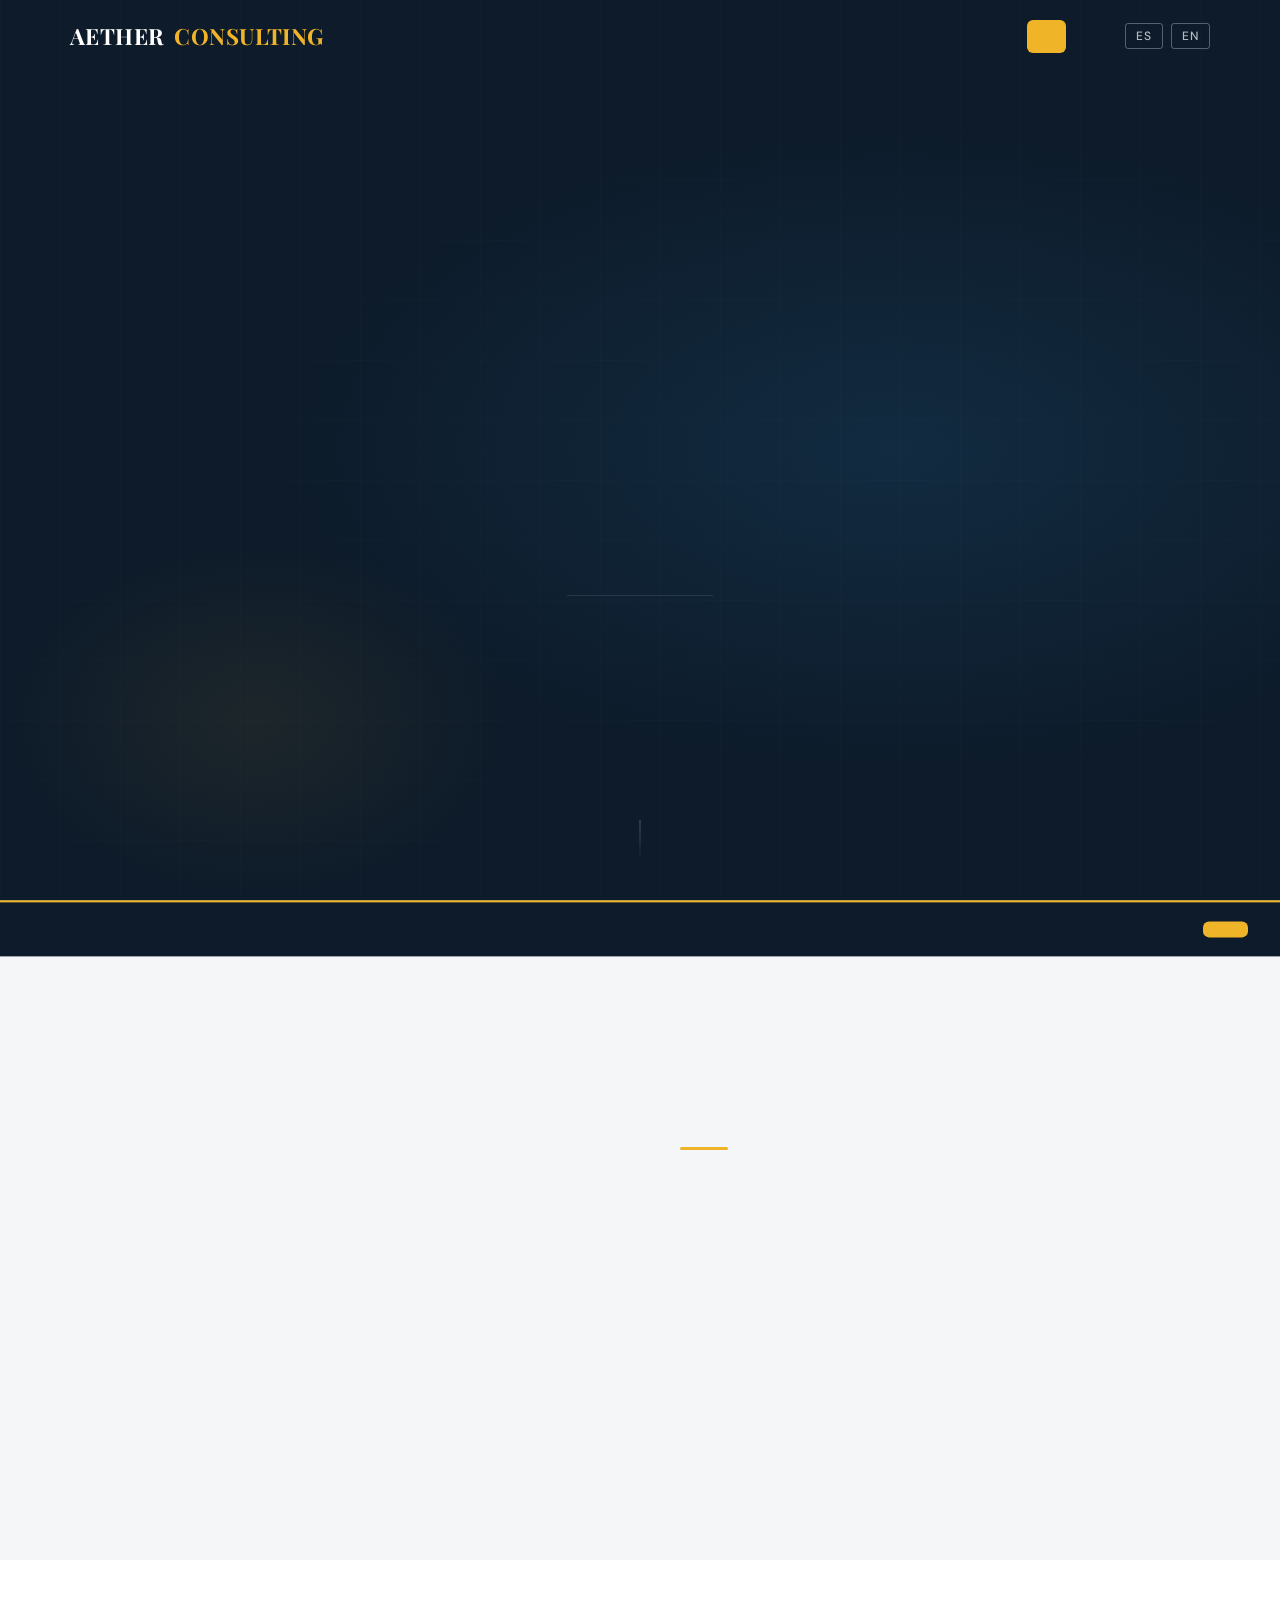
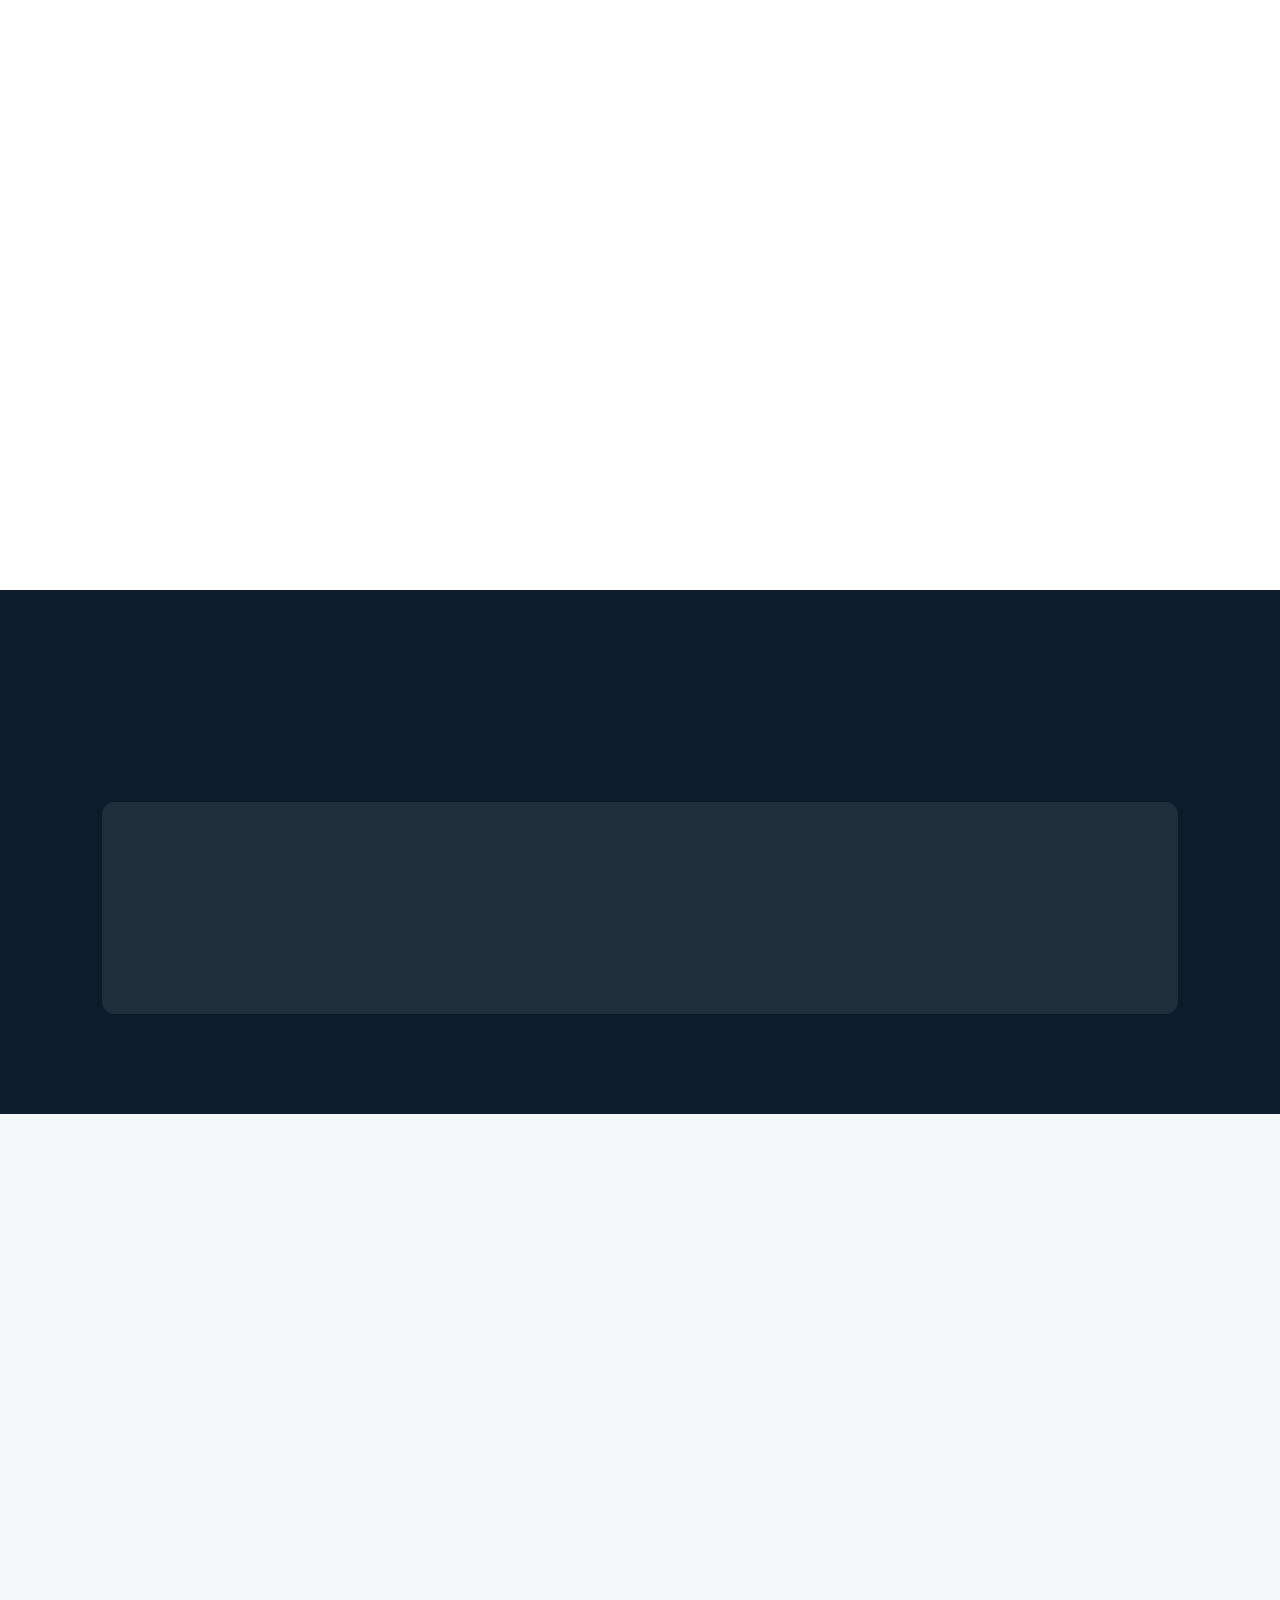
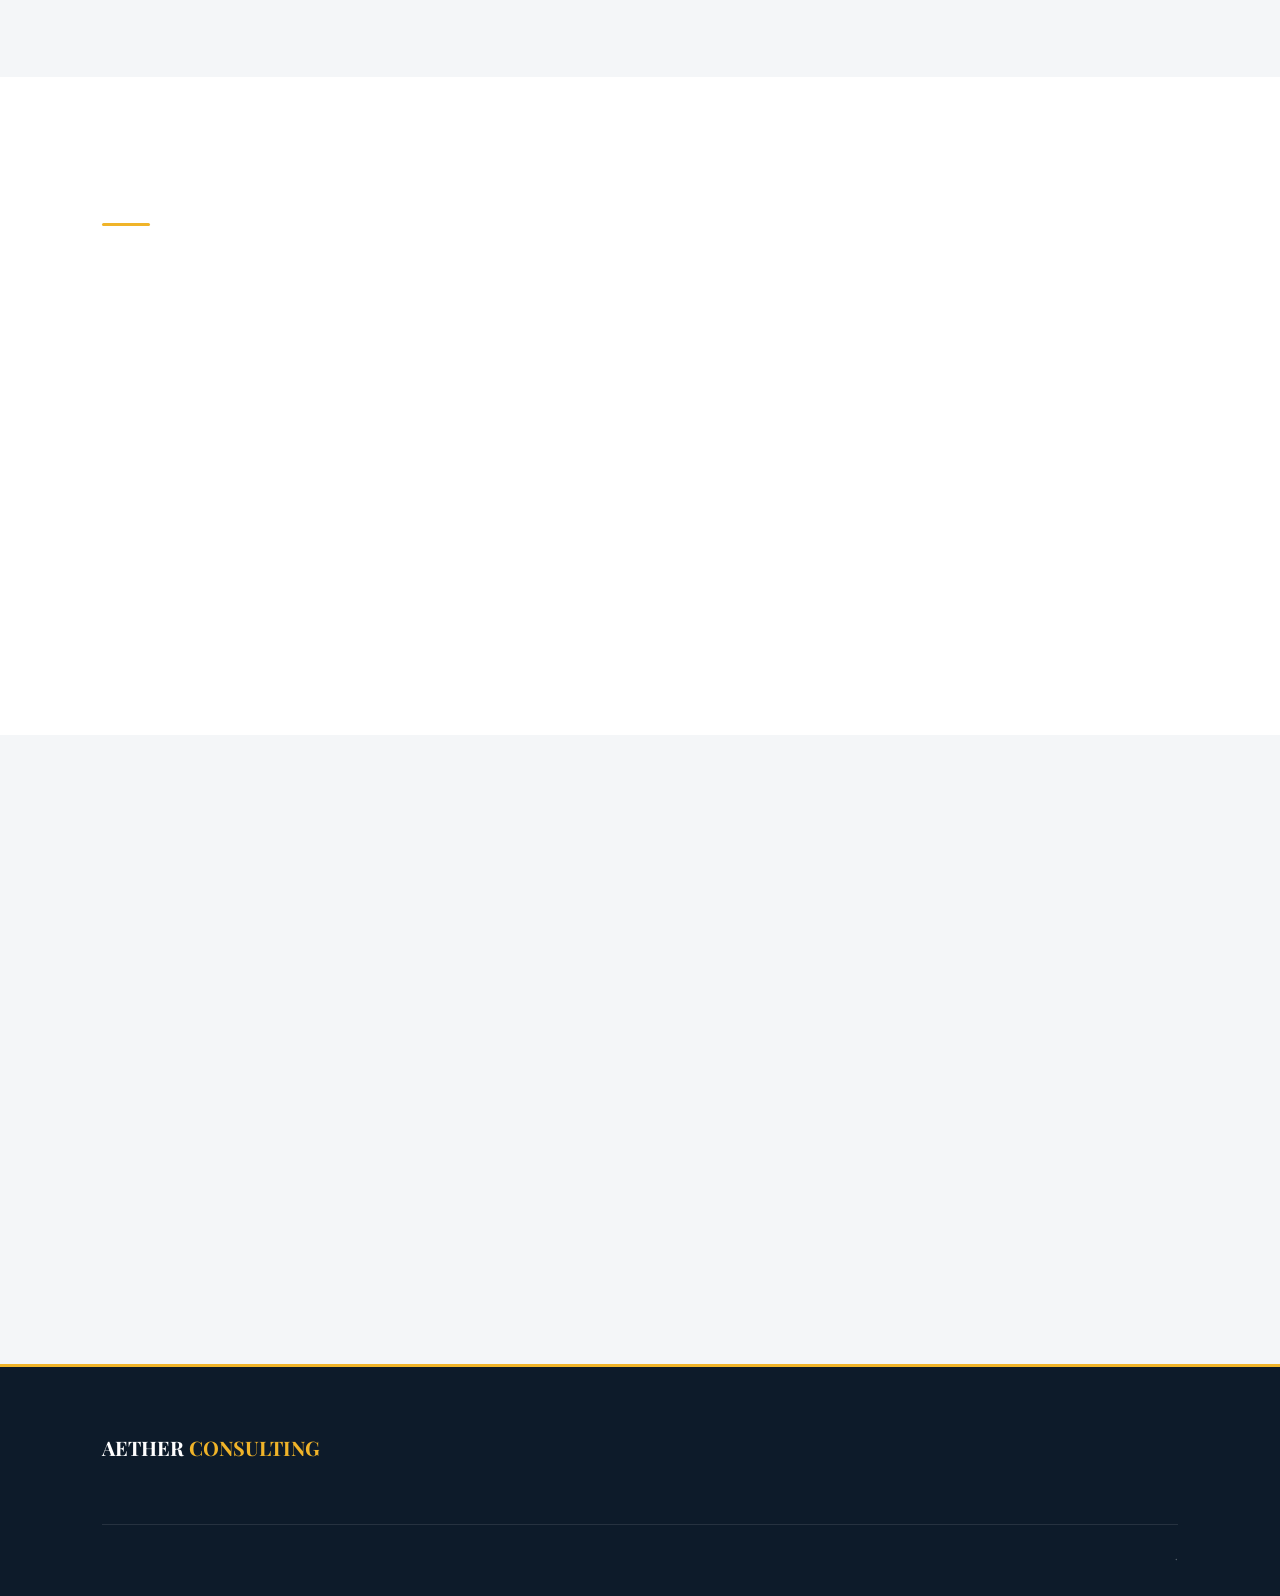
==== index.html @ 42cec03f "Update index.html" ====
<!DOCTYPE html>
<html lang="es">
<head>
  <meta charset="UTF-8">
  <meta name="viewport" content="width=device-width, initial-scale=1.0">
  <meta name="description" content="Aether Consulting — Intermediación comercial con perfil técnico y económico. Conectamos oportunidades, creamos valor.">
  <meta property="og:title" content="Aether Consulting">
  <meta property="og:description" content="Intermediación comercial · Ingeniería técnica · Consultoría estratégica">
  <meta property="og:type" content="website">
  <title>Aether Consulting — Conectando Oportunidades</title>
  <link rel="stylesheet" href="style.css">
  <link rel="icon" type="image/svg+xml" href="data:image/svg+xml,<svg xmlns='http://www.w3.org/2000/svg' viewBox='0 0 32 32'><rect width='32' height='32' fill='%230D1B2A'/><text y='24' x='4' font-size='22' font-family='Georgia' fill='%23F0B429' font-weight='bold'>A</text></svg>">
</head>
<body>

<!-- ── NAVIGATION ─────────────────────────────────── -->
<nav class="nav" id="nav">
  <div class="nav__inner">
    <a href="#" class="nav__logo">
      AETHER <span>CONSULTING</span>
    </a>
    <ul class="nav__links">
      <li><a href="#nosotros" data-i18n="nav.about"></a></li>
      <li><a href="#servicios" data-i18n="nav.services"></a></li>
      <li><a href="#sectores" data-i18n="nav.sectors"></a></li>
      <li><a href="#proceso" data-i18n="nav.process"></a></li>
      <li><a href="#contacto" data-i18n="nav.contact"></a></li>
      <li>
        <a href="#contacto" class="nav__cta" data-i18n="nav.cta"></a>
      </li>
      <li class="nav__lang">
        <button data-lang="es" onclick="setLang('es')">ES</button>
        <button data-lang="en" onclick="setLang('en')">EN</button>
      </li>
    </ul>
    <div class="hamburger" aria-label="Menú">
      <span></span><span></span><span></span>
    </div>
  </div>
</nav>

<!-- ── HERO ────────────────────────────────────────── -->
<section class="hero" id="inicio">
  <div class="hero__bg"></div>
  <div class="hero__grid"></div>
  <div class="hero__content">
    <div class="hero__eyebrow fade-in">
      <span data-i18n="hero.eyebrow"></span>
    </div>
    <h1 class="fade-in">
      <span data-i18n="hero.h1a"></span>&nbsp;<em data-i18n="hero.h1b"></em><br>
      <span data-i18n="hero.h1c"></span>
    </h1>
    <p class="hero__sub fade-in" data-i18n="hero.sub"></p>
    <div class="hero__actions fade-in">
      <a href="#servicios" class="btn btn-primary" data-i18n="hero.cta1"></a>
      <a href="#contacto" class="btn btn-outline" data-i18n="hero.cta2"></a>
    </div>
    <div class="hero__stats">
      <div class="fade-in">
        <div class="hero__stat-val"><span data-i18n="hero.stat1v"></span></div>
        <div class="hero__stat-label" data-i18n="hero.stat1l"></div>
      </div>
      <div class="fade-in">
        <div class="hero__stat-val"><span data-i18n="hero.stat2v"></span></div>
        <div class="hero__stat-label" data-i18n="hero.stat2l"></div>
      </div>
      <div class="fade-in">
        <div class="hero__stat-val"><span data-i18n="hero.stat3v"></span></div>
        <div class="hero__stat-label" data-i18n="hero.stat3l"></div>
      </div>
    </div>
  </div>
  <div class="hero__scroll">
    <span data-i18n="hero.scroll"></span>
  </div>
</section>

<!-- ── NOSOTROS ─────────────────────────────────────── -->
<section class="about section" id="nosotros">
  <div class="container">
    <div class="about__grid">
      <div class="about__visual fade-in">
        <div class="about__card">
          <div class="about__card-number">01</div>
          <div class="about__card-badge" data-i18n="about.badge"></div>
          <h3 data-i18n="about.card.h3"></h3>
          <p data-i18n="about.card.p"></p>
        </div>
      </div>
      <div>
        <div class="section-header" style="text-align:left; margin-bottom:2rem;">
          <span class="eyebrow fade-in" data-i18n="about.eyebrow"></span>
          <h2 class="fade-in" data-i18n="about.h2"></h2>
          <div class="divider" style="margin-left:0"></div>
        </div>
        <p class="fade-in" data-i18n="about.p"></p>
        <div class="about__features">
          <div class="about__feature fade-in">
            <div class="about__feature-icon">⚡</div>
            <div>
              <h4 data-i18n="about.f1.h"></h4>
              <p data-i18n="about.f1.p"></p>
            </div>
          </div>
          <div class="about__feature fade-in">
            <div class="about__feature-icon">🎯</div>
            <div>
              <h4 data-i18n="about.f2.h"></h4>
              <p data-i18n="about.f2.p"></p>
            </div>
          </div>
          <div class="about__feature fade-in">
            <div class="about__feature-icon">🤝</div>
            <div>
              <h4 data-i18n="about.f3.h"></h4>
              <p data-i18n="about.f3.p"></p>
            </div>
          </div>
        </div>
      </div>
    </div>
  </div>
</section>

<!-- ── SERVICIOS ────────────────────────────────────── -->
<section class="services section" id="servicios">
  <div class="container">
    <div class="section-header">
      <span class="eyebrow fade-in" data-i18n="svc.eyebrow"></span>
      <h2 class="fade-in" data-i18n="svc.h2"></h2>
      <p class="fade-in" data-i18n="svc.p"></p>
      <div class="divider fade-in"></div>
    </div>
    <div class="services__grid">
      <!-- Intermediación -->
      <div class="service-card featured fade-in">
        <div class="service-card__icon">🔗</div>
        <span class="service-card__tag" data-i18n="svc1.tag"></span>
        <h3 data-i18n="svc1.h3"></h3>
        <p data-i18n="svc1.p"></p>
        <div class="service-card__price">
          <div class="service-card__price-label" data-i18n="svc1.plabel"></div>
          <div class="service-card__price-val" data-i18n="svc1.pval"></div>
          <div style="font-size:.78rem; color:rgba(255,255,255,.4); margin-top:.2rem" data-i18n="svc1.psub"></div>
        </div>
        <ul class="service-card__list">
          <li data-i18n="svc1.l1"></li>
          <li data-i18n="svc1.l2"></li>
          <li data-i18n="svc1.l3"></li>
          <li data-i18n="svc1.l4"></li>
        </ul>
      </div>
      <!-- Ingeniería -->
      <div class="service-card fade-in">
        <div class="service-card__icon">⚙️</div>
        <span class="service-card__tag" data-i18n="svc2.tag"></span>
        <h3 data-i18n="svc2.h3"></h3>
        <p data-i18n="svc2.p"></p>
        <div class="service-card__price">
          <div class="service-card__price-label" data-i18n="svc2.plabel"></div>
          <div class="service-card__price-val" data-i18n="svc2.pval"></div>
          <div style="font-size:.78rem; color:var(--lgray); margin-top:.2rem" data-i18n="svc2.psub"></div>
        </div>
        <ul class="service-card__list">
          <li data-i18n="svc2.l1"></li>
          <li data-i18n="svc2.l2"></li>
          <li data-i18n="svc2.l3"></li>
        </ul>
      </div>
      <!-- Consultoría -->
      <div class="service-card fade-in">
        <div class="service-card__icon">📊</div>
        <span class="service-card__tag" data-i18n="svc3.tag"></span>
        <h3 data-i18n="svc3.h3"></h3>
        <p data-i18n="svc3.p"></p>
        <div class="service-card__price">
          <div class="service-card__price-label" data-i18n="svc3.plabel"></div>
          <div class="service-card__price-val" data-i18n="svc3.pval"></div>
          <div style="font-size:.78rem; color:var(--lgray); margin-top:.2rem" data-i18n="svc3.psub"></div>
        </div>
        <ul class="service-card__list">
          <li data-i18n="svc3.l1"></li>
          <li data-i18n="svc3.l2"></li>
          <li data-i18n="svc3.l3"></li>
        </ul>
      </div>
    </div>
  </div>
</section>

<!-- ── PROCESO ──────────────────────────────────────── -->
<section class="process section" id="proceso">
  <div class="container">
    <div class="section-header">
      <span class="eyebrow fade-in" data-i18n="proc.eyebrow"></span>
      <h2 class="fade-in" data-i18n="proc.h2"></h2>
      <p class="fade-in" data-i18n="proc.p"></p>
      <div class="divider fade-in"></div>
    </div>
    <div class="process__steps">
      <div class="process__step fade-in">
        <div class="process__num">01</div>
        <div class="process__step-icon">🔍</div>
        <h4 data-i18n="proc1.h"></h4>
        <p data-i18n="proc1.p"></p>
      </div>
      <div class="process__step fade-in">
        <div class="process__num">02</div>
        <div class="process__step-icon">🎯</div>
        <h4 data-i18n="proc2.h"></h4>
        <p data-i18n="proc2.p"></p>
      </div>
      <div class="process__step fade-in">
        <div class="process__num">03</div>
        <div class="process__step-icon">🤝</div>
        <h4 data-i18n="proc3.h"></h4>
        <p data-i18n="proc3.p"></p>
      </div>
      <div class="process__step fade-in">
        <div class="process__num">04</div>
        <div class="process__step-icon">✅</div>
        <h4 data-i18n="proc4.h"></h4>
        <p data-i18n="proc4.p"></p>
      </div>
    </div>
  </div>
</section>

<!-- ── SECTORES ─────────────────────────────────────── -->
<section class="sectors section" id="sectores">
  <div class="container">
    <div class="section-header">
      <span class="eyebrow fade-in" data-i18n="sec.eyebrow"></span>
      <h2 class="fade-in" data-i18n="sec.h2"></h2>
      <p class="fade-in" data-i18n="sec.p"></p>
      <div class="divider fade-in"></div>
    </div>
    <div class="sectors__grid">
      <div class="sector-card fade-in">
        <div class="sector-card__icon">🏭</div>
        <div>
          <h4 data-i18n="sec1.h"></h4>
          <p data-i18n="sec1.p"></p>
        </div>
      </div>
      <div class="sector-card fade-in">
        <div class="sector-card__icon">⚡</div>
        <div>
          <h4 data-i18n="sec2.h"></h4>
          <p data-i18n="sec2.p"></p>
        </div>
      </div>
      <div class="sector-card fade-in">
        <div class="sector-card__icon">💻</div>
        <div>
          <h4 data-i18n="sec3.h"></h4>
          <p data-i18n="sec3.p"></p>
        </div>
      </div>
      <div class="sector-card fade-in">
        <div class="sector-card__icon">📈</div>
        <div>
          <h4 data-i18n="sec4.h"></h4>
          <p data-i18n="sec4.p"></p>
        </div>
      </div>
    </div>
  </div>
</section>

<!-- ── POR QUÉ ELEGIRNOS ─────────────────────────────── -->
<section class="whyus section" id="porquenosotros">
  <div class="container">
    <div class="whyus__grid">
      <div>
        <div class="section-header" style="text-align:left; margin-bottom:2.5rem;">
          <span class="eyebrow fade-in" data-i18n="why.eyebrow"></span>
          <h2 class="fade-in" data-i18n="why.h2"></h2>
          <p class="fade-in" data-i18n="why.p"></p>
          <div class="divider" style="margin-left:0"></div>
        </div>
        <div class="whyus__reasons">
          <div class="whyus__reason fade-in">
            <div class="whyus__reason-num">01</div>
            <div>
              <h4 data-i18n="why1.h"></h4>
              <p data-i18n="why1.p"></p>
            </div>
          </div>
          <div class="whyus__reason fade-in">
            <div class="whyus__reason-num">02</div>
            <div>
              <h4 data-i18n="why2.h"></h4>
              <p data-i18n="why2.p"></p>
            </div>
          </div>
          <div class="whyus__reason fade-in">
            <div class="whyus__reason-num">03</div>
            <div>
              <h4 data-i18n="why3.h"></h4>
              <p data-i18n="why3.p"></p>
            </div>
          </div>
          <div class="whyus__reason fade-in">
            <div class="whyus__reason-num">04</div>
            <div>
              <h4 data-i18n="why4.h"></h4>
              <p data-i18n="why4.p"></p>
            </div>
          </div>
        </div>
      </div>
      <div class="whyus__visual fade-in">
        <div class="whyus__stat">
          <div class="whyus__stat-val" data-i18n="why.s1v"></div>
          <div class="whyus__stat-label" data-i18n="why.s1l"></div>
        </div>
        <div class="whyus__stat">
          <div class="whyus__stat-val" data-i18n="why.s2v"></div>
          <div class="whyus__stat-label" data-i18n="why.s2l"></div>
        </div>
        <div class="whyus__stat">
          <div class="whyus__stat-val" data-i18n="why.s3v"></div>
          <div class="whyus__stat-label" data-i18n="why.s3l"></div>
        </div>
      </div>
    </div>
  </div>
</section>

<!-- ── CONTACTO ─────────────────────────────────────── -->
<section class="contact section" id="contacto">
  <div class="container">
    <div class="contact__grid">
      <div>
        <span class="eyebrow fade-in" data-i18n="cont.eyebrow"></span>
        <h2 class="fade-in" style="margin:.6rem 0 1rem" data-i18n="cont.h2"></h2>
        <p class="fade-in" data-i18n="cont.p"></p>
        <div style="margin-top: 2.5rem;">
          <div class="contact__item fade-in">
            <div class="contact__item-icon">✉️</div>
            <div>
              <h4 data-i18n="cont.i1.h"></h4>
              <p>info@aetherconsulting.es</p>
            </div>
          </div>
          <div class="contact__item fade-in">
            <div class="contact__item-icon">🌐</div>
            <div>
              <h4 data-i18n="cont.i2.h"></h4>
              <p>www.aetherconsulting.es</p>
            </div>
          </div>
          <div class="contact__item fade-in">
            <div class="contact__item-icon">📍</div>
            <div>
              <h4 data-i18n="cont.i3.h"></h4>
              <p data-i18n="cont.i3.p"></p>
            </div>
          </div>
        </div>
      </div>
      <div class="contact__form-wrap fade-in">
        <form id="contactForm" novalidate>
          <div class="form-row">
            <div class="form-group">
              <label data-i18n="form.name"></label>
              <input type="text" name="nombre" data-i18n-placeholder="form.name" required>
            </div>
            <div class="form-group">
              <label data-i18n="form.email"></label>
              <input type="email" name="email" data-i18n-placeholder="form.email" required>
            </div>
          </div>
          <div class="form-row">
            <div class="form-group">
              <label data-i18n="form.company"></label>
              <input type="text" name="empresa" data-i18n-placeholder="form.company">
            </div>
            <div class="form-group">
              <label data-i18n="form.service"></label>
              <select name="servicio">
                <option value="" data-i18n="form.svc0"></option>
                <option value="intermediacion" data-i18n="form.svc1"></option>
                <option value="ingenieria" data-i18n="form.svc2"></option>
                <option value="consultoria" data-i18n="form.svc3"></option>
              </select>
            </div>
          </div>
          <div class="form-group">
            <label data-i18n="form.msg"></label>
            <textarea name="mensaje" data-i18n-placeholder="form.msg" required></textarea>
          </div>
          <button type="submit" class="form-submit" data-i18n="form.submit"></button>
          <p style="font-size:.75rem; color:var(--lgray); margin-top:.8rem; text-align:center" data-i18n="form.legal"></p>
        </form>
        <div id="formSuccess" class="form-success">✅ <span data-i18n="form.success"></span></div>
      </div>
    </div>
  </div>
</section>

<!-- ── FOOTER ───────────────────────────────────────── -->
<footer class="footer">
  <div class="container">
    <div class="footer__main">
      <div class="footer__brand">
        <div class="footer__logo">AETHER <span>CONSULTING</span></div>
        <p data-i18n="foot.desc"></p>
      </div>
      <div class="footer__col">
        <h5 data-i18n="foot.nav"></h5>
        <ul>
          <li><a href="#nosotros" data-i18n="nav.about"></a></li>
          <li><a href="#servicios" data-i18n="nav.services"></a></li>
          <li><a href="#sectores" data-i18n="nav.sectors"></a></li>
          <li><a href="#proceso" data-i18n="nav.process"></a></li>
          <li><a href="#contacto" data-i18n="nav.contact"></a></li>
        </ul>
      </div>
      <div class="footer__col">
        <h5 data-i18n="foot.services"></h5>
        <ul>
          <li><a href="#servicios" data-i18n="svc1.h3"></a></li>
          <li><a href="#servicios" data-i18n="svc2.h3"></a></li>
          <li><a href="#servicios" data-i18n="svc3.h3"></a></li>
        </ul>
      </div>
      <div class="footer__col">
        <h5 data-i18n="foot.legal"></h5>
        <ul>
          <li><a href="privacidad.html" data-i18n="foot.privacy"></a></li>
          <li><a href="cookies.html" data-i18n="foot.cookies"></a></li>
          <li><a href="aviso-legal.html" data-i18n="foot.legal2"></a></li>
        </ul>
      </div>
    </div>
    <div class="footer__bottom">
      <p data-i18n="foot.copy"></p>
      <p>
        <a href="privacidad.html" data-i18n="foot.privacy"></a> ·
        <a href="aviso-legal.html" data-i18n="foot.legal2"></a>
      </p>
    </div>
  </div>
</footer>

<!-- ── COOKIE BANNER ─────────────────────────────────── -->
<div class="cookie-banner" id="cookieBanner">
  <p>
    <span data-i18n="cookie.text"></span>
    <a href="cookies.html" data-i18n="cookie.more"></a>
  </p>
  <button class="cookie-accept" id="cookieAccept" data-i18n="cookie.accept"></button>
</div>

<script src="js/main.js"></script>
</body>
</html>
---- style.css ----
/* ═══════════════════════════════════════════════
   AETHER CONSULTING — Global Styles
   ═══════════════════════════════════════════════ */

@import url('https://fonts.googleapis.com/css2?family=Playfair+Display:wght@400;600;700;900&family=DM+Sans:wght@300;400;500;600&display=swap');

:root {
  --navy:   #0D1B2A;
  --blue:   #1B4F72;
  --accent: #2E86C1;
  --gold:   #F0B429;
  --offwh:  #F4F6F8;
  --lgray:  #AEB6BF;
  --gray:   #5D6D7E;
  --white:  #FFFFFF;
  --green:  #1A8A4A;

  --font-display: 'Playfair Display', Georgia, serif;
  --font-body:    'DM Sans', system-ui, sans-serif;

  --radius: 6px;
  --shadow: 0 4px 24px rgba(13,27,42,.12);
  --shadow-lg: 0 12px 48px rgba(13,27,42,.18);

  --transition: 0.25s cubic-bezier(.4,0,.2,1);
}

*, *::before, *::after { box-sizing: border-box; margin: 0; padding: 0; }

html { scroll-behavior: smooth; font-size: 16px; }

body {
  font-family: var(--font-body);
  color: var(--navy);
  background: var(--white);
  overflow-x: hidden;
  line-height: 1.65;
}

/* ── Typography ─────────────────────────────────── */
h1, h2, h3, h4 { font-family: var(--font-display); line-height: 1.2; }
h1 { font-size: clamp(2.4rem, 5vw, 4rem); font-weight: 700; }
h2 { font-size: clamp(1.8rem, 3vw, 2.6rem); font-weight: 600; }
h3 { font-size: 1.3rem; font-weight: 600; }
h4 { font-size: 1.05rem; font-weight: 600; }
p  { color: var(--gray); line-height: 1.75; }
a  { text-decoration: none; color: inherit; transition: color var(--transition); }

/* ── Layout ─────────────────────────────────────── */
.container { max-width: 1140px; margin: 0 auto; padding: 0 2rem; }
.section    { padding: 100px 0; }
.section-sm { padding: 60px 0; }

/* ── Navigation ─────────────────────────────────── */
.nav {
  position: fixed; top: 0; left: 0; right: 0; z-index: 1000;
  padding: 0 2rem;
  transition: background var(--transition), box-shadow var(--transition);
}
.nav.scrolled {
  background: rgba(13,27,42,.97);
  backdrop-filter: blur(12px);
  box-shadow: 0 2px 20px rgba(0,0,0,.3);
}
.nav__inner {
  max-width: 1140px; margin: 0 auto;
  display: flex; align-items: center; justify-content: space-between;
  height: 72px;
}
.nav__logo {
  font-family: var(--font-display);
  font-size: 1.4rem; font-weight: 700;
  color: var(--white);
  letter-spacing: .02em;
  display: flex; align-items: center; gap: .6rem;
}
.nav__logo span { color: var(--gold); }

.nav__links {
  display: flex; align-items: center; gap: 2.2rem;
  list-style: none;
}
.nav__links a {
  color: rgba(255,255,255,.82);
  font-size: .9rem; font-weight: 500; letter-spacing: .04em;
  text-transform: uppercase;
  position: relative;
}
.nav__links a::after {
  content: ''; position: absolute; bottom: -4px; left: 0;
  width: 0; height: 2px; background: var(--gold);
  transition: width var(--transition);
}
.nav__links a:hover { color: var(--white); }
.nav__links a:hover::after { width: 100%; }

.nav__lang {
  display: flex; align-items: center; gap: .5rem;
  margin-left: 1.5rem;
}
.nav__lang button {
  background: transparent; border: 1px solid rgba(255,255,255,.3);
  color: rgba(255,255,255,.7); font: 500 .75rem var(--font-body);
  padding: .28rem .65rem; border-radius: 3px; cursor: pointer;
  transition: all var(--transition); letter-spacing: .05em;
  text-transform: uppercase;
}
.nav__lang button.active,
.nav__lang button:hover {
  background: var(--gold); border-color: var(--gold); color: var(--navy);
}

.nav__cta {
  background: var(--gold); color: var(--navy) !important;
  padding: .5rem 1.2rem; border-radius: var(--radius);
  font-weight: 600 !important; font-size: .85rem !important;
  transition: all var(--transition) !important;
}
.nav__cta:hover { background: #e0a520 !important; transform: translateY(-1px); }
.nav__cta::after { display: none !important; }

.hamburger { display: none; flex-direction: column; gap: 5px; cursor: pointer; }
.hamburger span { display: block; width: 24px; height: 2px; background: var(--white); transition: all var(--transition); }

/* ── Hero ────────────────────────────────────────── */
.hero {
  min-height: 100vh;
  background: var(--navy);
  display: flex; align-items: center;
  position: relative; overflow: hidden;
}
.hero__bg {
  position: absolute; inset: 0;
  background:
    radial-gradient(ellipse 80% 60% at 70% 50%, rgba(46,134,193,.15) 0%, transparent 60%),
    radial-gradient(ellipse 40% 40% at 20% 80%, rgba(240,180,41,.07) 0%, transparent 50%);
}
.hero__grid {
  position: absolute; inset: 0; opacity: .04;
  background-image:
    linear-gradient(rgba(255,255,255,.3) 1px, transparent 1px),
    linear-gradient(90deg, rgba(255,255,255,.3) 1px, transparent 1px);
  background-size: 60px 60px;
}
.hero__content {
  position: relative; z-index: 1;
  max-width: 1140px; margin: 0 auto; padding: 0 2rem;
  padding-top: 72px;
}
.hero__eyebrow {
  display: inline-flex; align-items: center; gap: .6rem;
  font-size: .8rem; font-weight: 600; letter-spacing: .12em;
  text-transform: uppercase; color: var(--gold);
  margin-bottom: 1.5rem;
}
.hero__eyebrow::before {
  content: ''; display: block; width: 32px; height: 2px; background: var(--gold);
}
.hero h1 { color: var(--white); max-width: 680px; }
.hero h1 em { font-style: italic; color: var(--gold); }
.hero__sub {
  max-width: 520px; color: rgba(255,255,255,.65);
  font-size: 1.1rem; margin: 1.8rem 0 2.8rem;
}
.hero__actions { display: flex; gap: 1rem; flex-wrap: wrap; }
.btn {
  display: inline-flex; align-items: center; gap: .5rem;
  padding: .85rem 2rem; border-radius: var(--radius);
  font: 600 .9rem var(--font-body); cursor: pointer;
  transition: all var(--transition); border: none; letter-spacing: .02em;
}
.btn-primary {
  background: var(--gold); color: var(--navy);
}
.btn-primary:hover { background: #e0a520; transform: translateY(-2px); box-shadow: 0 8px 20px rgba(240,180,41,.35); }
.btn-outline {
  background: transparent; color: var(--white);
  border: 1.5px solid rgba(255,255,255,.4);
}
.btn-outline:hover { border-color: var(--white); background: rgba(255,255,255,.07); }

.hero__stats {
  display: flex; gap: 3rem; margin-top: 4.5rem;
  padding-top: 2.5rem;
  border-top: 1px solid rgba(255,255,255,.1);
  flex-wrap: wrap;
}
.hero__stat-val {
  font-family: var(--font-display); font-size: 2.2rem; font-weight: 700;
  color: var(--white); line-height: 1;
}
.hero__stat-val span { color: var(--gold); }
.hero__stat-label { font-size: .82rem; color: rgba(255,255,255,.5); margin-top: .3rem; letter-spacing: .04em; }

.hero__scroll {
  position: absolute; bottom: 2.5rem; left: 50%; transform: translateX(-50%);
  display: flex; flex-direction: column; align-items: center; gap: .5rem;
  color: rgba(255,255,255,.4); font-size: .72rem; letter-spacing: .1em; text-transform: uppercase;
  animation: float 2.5s ease-in-out infinite;
}
.hero__scroll::after {
  content: ''; display: block; width: 1px; height: 40px;
  background: linear-gradient(to bottom, rgba(255,255,255,.3), transparent);
}
@keyframes float { 0%,100%{transform:translateX(-50%) translateY(0)} 50%{transform:translateX(-50%) translateY(6px)} }

/* ── Section Headers ─────────────────────────────── */
.section-header { text-align: center; margin-bottom: 4rem; }
.section-header .eyebrow {
  display: inline-block; font-size: .78rem; font-weight: 700;
  letter-spacing: .14em; text-transform: uppercase; color: var(--accent);
  margin-bottom: .8rem;
}
.section-header h2 { color: var(--navy); }
.section-header p { max-width: 560px; margin: 1rem auto 0; font-size: 1.05rem; }
.section-header .divider {
  width: 48px; height: 3px; background: var(--gold);
  margin: 1.2rem auto 0; border-radius: 2px;
}

/* ── About (Nosotros) ───────────────────────────── */
.about { background: var(--offwh); }
.about__grid {
  display: grid; grid-template-columns: 1fr 1fr;
  gap: 5rem; align-items: center;
}
.about__visual {
  position: relative; height: 460px;
}
.about__card {
  background: var(--navy); border-radius: 12px;
  padding: 2.5rem; height: 100%;
  display: flex; flex-direction: column; justify-content: flex-end;
  position: relative; overflow: hidden;
}
.about__card::before {
  content: ''; position: absolute; top: -60px; right: -60px;
  width: 200px; height: 200px; border-radius: 50%;
  background: radial-gradient(circle, rgba(46,134,193,.25), transparent 70%);
}
.about__card-number {
  font-family: var(--font-display); font-size: 8rem; font-weight: 900;
  color: rgba(255,255,255,.05); line-height: 1;
  position: absolute; top: 1rem; right: 1.5rem;
}
.about__card-badge {
  background: var(--gold); color: var(--navy);
  font-size: .75rem; font-weight: 700; letter-spacing: .08em;
  text-transform: uppercase; padding: .3rem .8rem;
  border-radius: 3px; width: fit-content; margin-bottom: 1rem;
}
.about__card h3 { color: var(--white); font-size: 1.5rem; margin-bottom: .5rem; }
.about__card p  { color: rgba(255,255,255,.6); font-size: .9rem; }

.about__features { display: flex; flex-direction: column; gap: 1.5rem; margin-top: 2.5rem; }
.about__feature { display: flex; gap: 1rem; align-items: flex-start; }
.about__feature-icon {
  width: 40px; height: 40px; border-radius: 8px;
  background: rgba(46,134,193,.12); display: flex; align-items: center; justify-content: center;
  flex-shrink: 0; font-size: 1.1rem;
}
.about__feature h4 { color: var(--navy); margin-bottom: .2rem; font-size: .95rem; }
.about__feature p  { font-size: .88rem; }

/* ── Services ───────────────────────────────────── */
.services { background: var(--white); }
.services__grid {
  display: grid; grid-template-columns: repeat(3, 1fr); gap: 1.5rem;
}
.service-card {
  border: 1px solid #e8edf2; border-radius: 12px;
  padding: 2.2rem; position: relative; overflow: hidden;
  transition: all var(--transition); cursor: default;
}
.service-card:hover {
  border-color: var(--accent); box-shadow: var(--shadow-lg);
  transform: translateY(-4px);
}
.service-card::before {
  content: ''; position: absolute; top: 0; left: 0;
  width: 100%; height: 3px;
  background: linear-gradient(90deg, var(--accent), var(--gold));
  transform: scaleX(0); transform-origin: left;
  transition: transform var(--transition);
}
.service-card:hover::before { transform: scaleX(1); }
.service-card.featured {
  background: var(--navy); border-color: var(--navy);
  color: var(--white);
}
.service-card.featured::before { transform: scaleX(1); }
.service-card__icon {
  width: 52px; height: 52px; border-radius: 10px;
  background: rgba(46,134,193,.1); display: flex; align-items: center;
  justify-content: center; font-size: 1.4rem; margin-bottom: 1.3rem;
}
.service-card.featured .service-card__icon { background: rgba(255,255,255,.1); }
.service-card__tag {
  font-size: .7rem; font-weight: 700; letter-spacing: .1em;
  text-transform: uppercase; color: var(--gold);
  margin-bottom: .6rem; display: block;
}
.service-card h3 { font-size: 1.2rem; margin-bottom: .7rem; color: var(--navy); }
.service-card.featured h3 { color: var(--white); }
.service-card p { font-size: .9rem; margin-bottom: 1.3rem; }
.service-card.featured p { color: rgba(255,255,255,.6); }
.service-card__price {
  background: var(--offwh); border-radius: var(--radius);
  padding: .75rem 1rem; margin-bottom: 1.2rem;
}
.service-card.featured .service-card__price { background: rgba(255,255,255,.1); }
.service-card__price-label {
  font-size: .72rem; font-weight: 600; letter-spacing: .08em;
  text-transform: uppercase; color: var(--lgray); margin-bottom: .15rem;
}
.service-card.featured .service-card__price-label { color: rgba(255,255,255,.45); }
.service-card__price-val {
  font-family: var(--font-display); font-size: 1.4rem;
  font-weight: 700; color: var(--accent);
}
.service-card.featured .service-card__price-val { color: var(--gold); }
.service-card__list { list-style: none; display: flex; flex-direction: column; gap: .55rem; }
.service-card__list li { display: flex; gap: .6rem; align-items: flex-start; font-size: .88rem; }
.service-card__list li::before { content: '→'; color: var(--accent); flex-shrink: 0; margin-top: .1rem; }
.service-card.featured .service-card__list li { color: rgba(255,255,255,.7); }
.service-card.featured .service-card__list li::before { color: var(--gold); }

/* ── Process ────────────────────────────────────── */
.process { background: var(--navy); }
.process .section-header h2 { color: var(--white); }
.process .section-header p  { color: rgba(255,255,255,.55); }
.process__steps {
  display: grid; grid-template-columns: repeat(4, 1fr); gap: 1px;
  background: rgba(255,255,255,.08); border-radius: 12px; overflow: hidden;
}
.process__step {
  background: rgba(255,255,255,.03); padding: 2.5rem 1.8rem;
  position: relative; transition: background var(--transition);
}
.process__step:hover { background: rgba(255,255,255,.07); }
.process__num {
  font-family: var(--font-display); font-size: 3.5rem; font-weight: 900;
  color: rgba(255,255,255,.07); line-height: 1; margin-bottom: .8rem;
}
.process__step h4 { color: var(--white); margin-bottom: .5rem; font-size: 1rem; }
.process__step p  { color: rgba(255,255,255,.5); font-size: .88rem; }
.process__step-icon {
  width: 44px; height: 44px; border-radius: 8px;
  background: rgba(240,180,41,.12); border: 1px solid rgba(240,180,41,.2);
  display: flex; align-items: center; justify-content: center;
  font-size: 1.2rem; margin-bottom: 1.2rem;
}

/* ── Sectors ────────────────────────────────────── */
.sectors { background: var(--offwh); }
.sectors__grid {
  display: grid; grid-template-columns: repeat(2, 1fr); gap: 1.2rem;
}
.sector-card {
  background: var(--white); border-radius: 10px; padding: 1.8rem 2rem;
  display: flex; align-items: center; gap: 1.5rem;
  border: 1px solid #e8edf2; transition: all var(--transition);
}
.sector-card:hover { border-color: var(--accent); box-shadow: var(--shadow); transform: translateX(4px); }
.sector-card__icon {
  font-size: 2rem; width: 56px; height: 56px; border-radius: 10px;
  background: rgba(46,134,193,.08); display: flex; align-items: center;
  justify-content: center; flex-shrink: 0;
}
.sector-card h4 { color: var(--navy); margin-bottom: .25rem; }
.sector-card p  { font-size: .88rem; }

/* ── Why Us ─────────────────────────────────────── */
.whyus { background: var(--white); }
.whyus__grid {
  display: grid; grid-template-columns: 1fr 1fr; gap: 4rem; align-items: center;
}
.whyus__reasons { display: flex; flex-direction: column; gap: 1.4rem; }
.whyus__reason {
  display: flex; gap: 1.2rem; padding: 1.4rem;
  border-radius: 10px; border: 1px solid #e8edf2;
  transition: all var(--transition);
}
.whyus__reason:hover { border-color: var(--accent); box-shadow: var(--shadow); }
.whyus__reason-num {
  font-family: var(--font-display); font-size: 1.8rem; font-weight: 700;
  color: var(--accent); opacity: .35; flex-shrink: 0; line-height: 1; width: 32px;
}
.whyus__reason h4 { color: var(--navy); margin-bottom: .3rem; }
.whyus__reason p  { font-size: .88rem; }

.whyus__visual {
  background: var(--navy); border-radius: 16px; padding: 3rem;
  position: relative; overflow: hidden;
}
.whyus__visual::before {
  content: ''; position: absolute; bottom: -40px; right: -40px;
  width: 200px; height: 200px; border-radius: 50%;
  background: radial-gradient(circle, rgba(46,134,193,.2), transparent 70%);
}
.whyus__stat { margin-bottom: 2rem; padding-bottom: 2rem; border-bottom: 1px solid rgba(255,255,255,.08); }
.whyus__stat:last-child { margin-bottom: 0; padding-bottom: 0; border-bottom: none; }
.whyus__stat-val {
  font-family: var(--font-display); font-size: 2.8rem; font-weight: 700;
  color: var(--gold); line-height: 1; margin-bottom: .3rem;
}
.whyus__stat-label { color: rgba(255,255,255,.55); font-size: .9rem; }

/* ── Contact ─────────────────────────────────────── */
.contact { background: var(--offwh); }
.contact__grid {
  display: grid; grid-template-columns: 1fr 1.6fr; gap: 4rem; align-items: start;
}
.contact__info h2 { color: var(--navy); margin-bottom: 1rem; }
.contact__info > p { margin-bottom: 2rem; }
.contact__item { display: flex; gap: 1rem; margin-bottom: 1.5rem; align-items: flex-start; }
.contact__item-icon {
  width: 40px; height: 40px; border-radius: 8px;
  background: rgba(46,134,193,.1); display: flex; align-items: center;
  justify-content: center; font-size: 1rem; flex-shrink: 0;
}
.contact__item h4 { color: var(--navy); font-size: .88rem; margin-bottom: .1rem; }
.contact__item p  { font-size: .9rem; }

.contact__form-wrap {
  background: var(--white); border-radius: 16px; padding: 2.5rem;
  box-shadow: var(--shadow);
}
.form-row { display: grid; grid-template-columns: 1fr 1fr; gap: 1rem; }
.form-group { margin-bottom: 1.2rem; }
.form-group label {
  display: block; font-size: .82rem; font-weight: 600;
  color: var(--navy); margin-bottom: .4rem; letter-spacing: .02em;
}
.form-group input,
.form-group select,
.form-group textarea {
  width: 100%; padding: .8rem 1rem; border-radius: var(--radius);
  border: 1.5px solid #dde3ea; font: 400 .95rem var(--font-body);
  color: var(--navy); background: var(--white);
  transition: border-color var(--transition);
  outline: none; resize: none;
}
.form-group input:focus,
.form-group select:focus,
.form-group textarea:focus { border-color: var(--accent); }
.form-group textarea { height: 120px; }
.form-submit {
  width: 100%; padding: 1rem; font-size: 1rem;
  background: var(--navy); color: var(--white);
  border: none; border-radius: var(--radius);
  font: 600 1rem var(--font-body); cursor: pointer;
  transition: all var(--transition);
}
.form-submit:hover { background: var(--blue); transform: translateY(-1px); box-shadow: 0 6px 20px rgba(13,27,42,.25); }
.form-success {
  display: none; text-align: center; padding: 2rem;
  color: var(--green); font-weight: 600;
}

/* ── Footer ─────────────────────────────────────── */
.footer {
  background: var(--navy);
  border-top: 3px solid var(--gold);
}
.footer__main {
  padding: 4rem 0 2.5rem;
  display: grid; grid-template-columns: 2fr 1fr 1fr 1fr;
  gap: 3rem;
}
.footer__brand p { color: rgba(255,255,255,.5); font-size: .9rem; max-width: 260px; margin-top: .8rem; }
.footer__logo {
  font-family: var(--font-display); font-size: 1.25rem; font-weight: 700;
  color: var(--white);
}
.footer__logo span { color: var(--gold); }
.footer__col h5 {
  font-family: var(--font-body); font-size: .75rem; font-weight: 700;
  letter-spacing: .12em; text-transform: uppercase; color: var(--gold);
  margin-bottom: 1.1rem;
}
.footer__col ul { list-style: none; display: flex; flex-direction: column; gap: .55rem; }
.footer__col ul li a {
  color: rgba(255,255,255,.5); font-size: .88rem;
  transition: color var(--transition);
}
.footer__col ul li a:hover { color: var(--white); }
.footer__bottom {
  padding: 1.5rem 0;
  border-top: 1px solid rgba(255,255,255,.1);
  display: flex; align-items: center; justify-content: space-between;
  flex-wrap: wrap; gap: 1rem;
}
.footer__bottom p { color: rgba(255,255,255,.3); font-size: .82rem; }
.footer__bottom a { color: rgba(255,255,255,.3); }
.footer__bottom a:hover { color: var(--white); }

/* ── Animations ─────────────────────────────────── */
.fade-in { opacity: 0; transform: translateY(24px); transition: opacity .6s ease, transform .6s ease; }
.fade-in.visible { opacity: 1; transform: translateY(0); }

/* ── Utilities ───────────────────────────────────── */
.text-gold { color: var(--gold); }
.text-accent { color: var(--accent); }
.badge {
  display: inline-block; font-size: .72rem; font-weight: 700;
  letter-spacing: .08em; text-transform: uppercase;
  padding: .25rem .7rem; border-radius: 3px;
  background: rgba(240,180,41,.15); color: var(--gold);
}

/* ── Cookie Banner ─────────────────────────────── */
.cookie-banner {
  position: fixed; bottom: 0; left: 0; right: 0;
  background: var(--navy); border-top: 2px solid var(--gold);
  padding: 1.2rem 2rem; display: flex; align-items: center;
  justify-content: space-between; gap: 1.5rem; z-index: 2000;
  flex-wrap: wrap; transform: translateY(100%);
  transition: transform .4s ease;
}
.cookie-banner.show { transform: translateY(0); }
.cookie-banner p { color: rgba(255,255,255,.7); font-size: .88rem; }
.cookie-banner a { color: var(--gold); }
.cookie-accept {
  background: var(--gold); color: var(--navy);
  border: none; padding: .5rem 1.4rem; border-radius: var(--radius);
  font: 600 .85rem var(--font-body); cursor: pointer; white-space: nowrap;
}

/* ── Responsive ─────────────────────────────────── */
@media (max-width: 1024px) {
  .services__grid { grid-template-columns: 1fr 1fr; }
  .process__steps { grid-template-columns: repeat(2,1fr); }
  .footer__main   { grid-template-columns: 1fr 1fr; }
}

@media (max-width: 768px) {
  .section { padding: 70px 0; }
  .nav__links, .nav__lang { display: none; }
  .nav__links.open {
    display: flex; flex-direction: column;
    position: fixed; top: 72px; left: 0; right: 0; bottom: 0;
    background: var(--navy); padding: 2.5rem; gap: 1.5rem;
    z-index: 999;
  }
  .nav__links.open li a { font-size: 1.2rem; }
  .hamburger { display: flex; }
  .hero__stats { gap: 2rem; }
  .about__grid, .whyus__grid, .contact__grid { grid-template-columns: 1fr; }
  .about__visual { height: 280px; }
  .services__grid { grid-template-columns: 1fr; }
  .process__steps { grid-template-columns: 1fr; }
  .sectors__grid  { grid-template-columns: 1fr; }
  .form-row       { grid-template-columns: 1fr; }
  .footer__main   { grid-template-columns: 1fr; gap: 2rem; }
  .footer__bottom { flex-direction: column; text-align: center; }
}
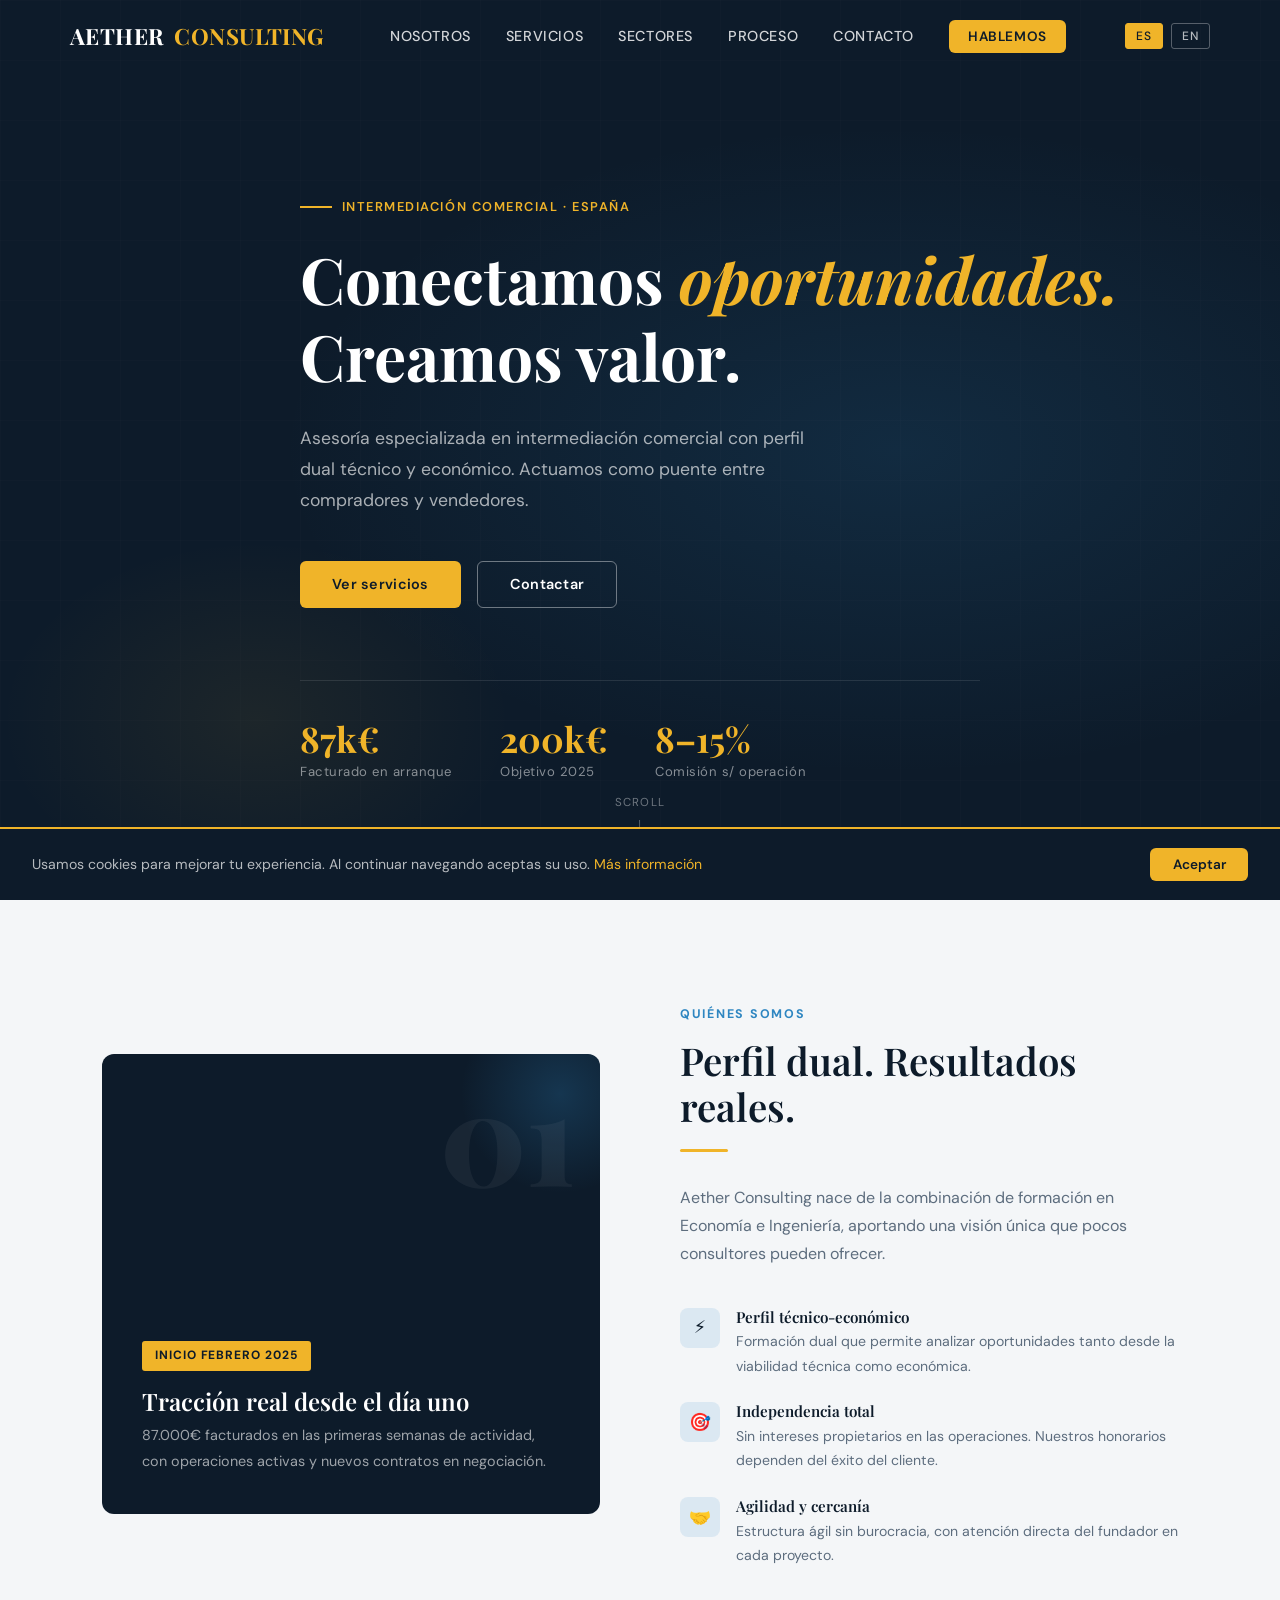
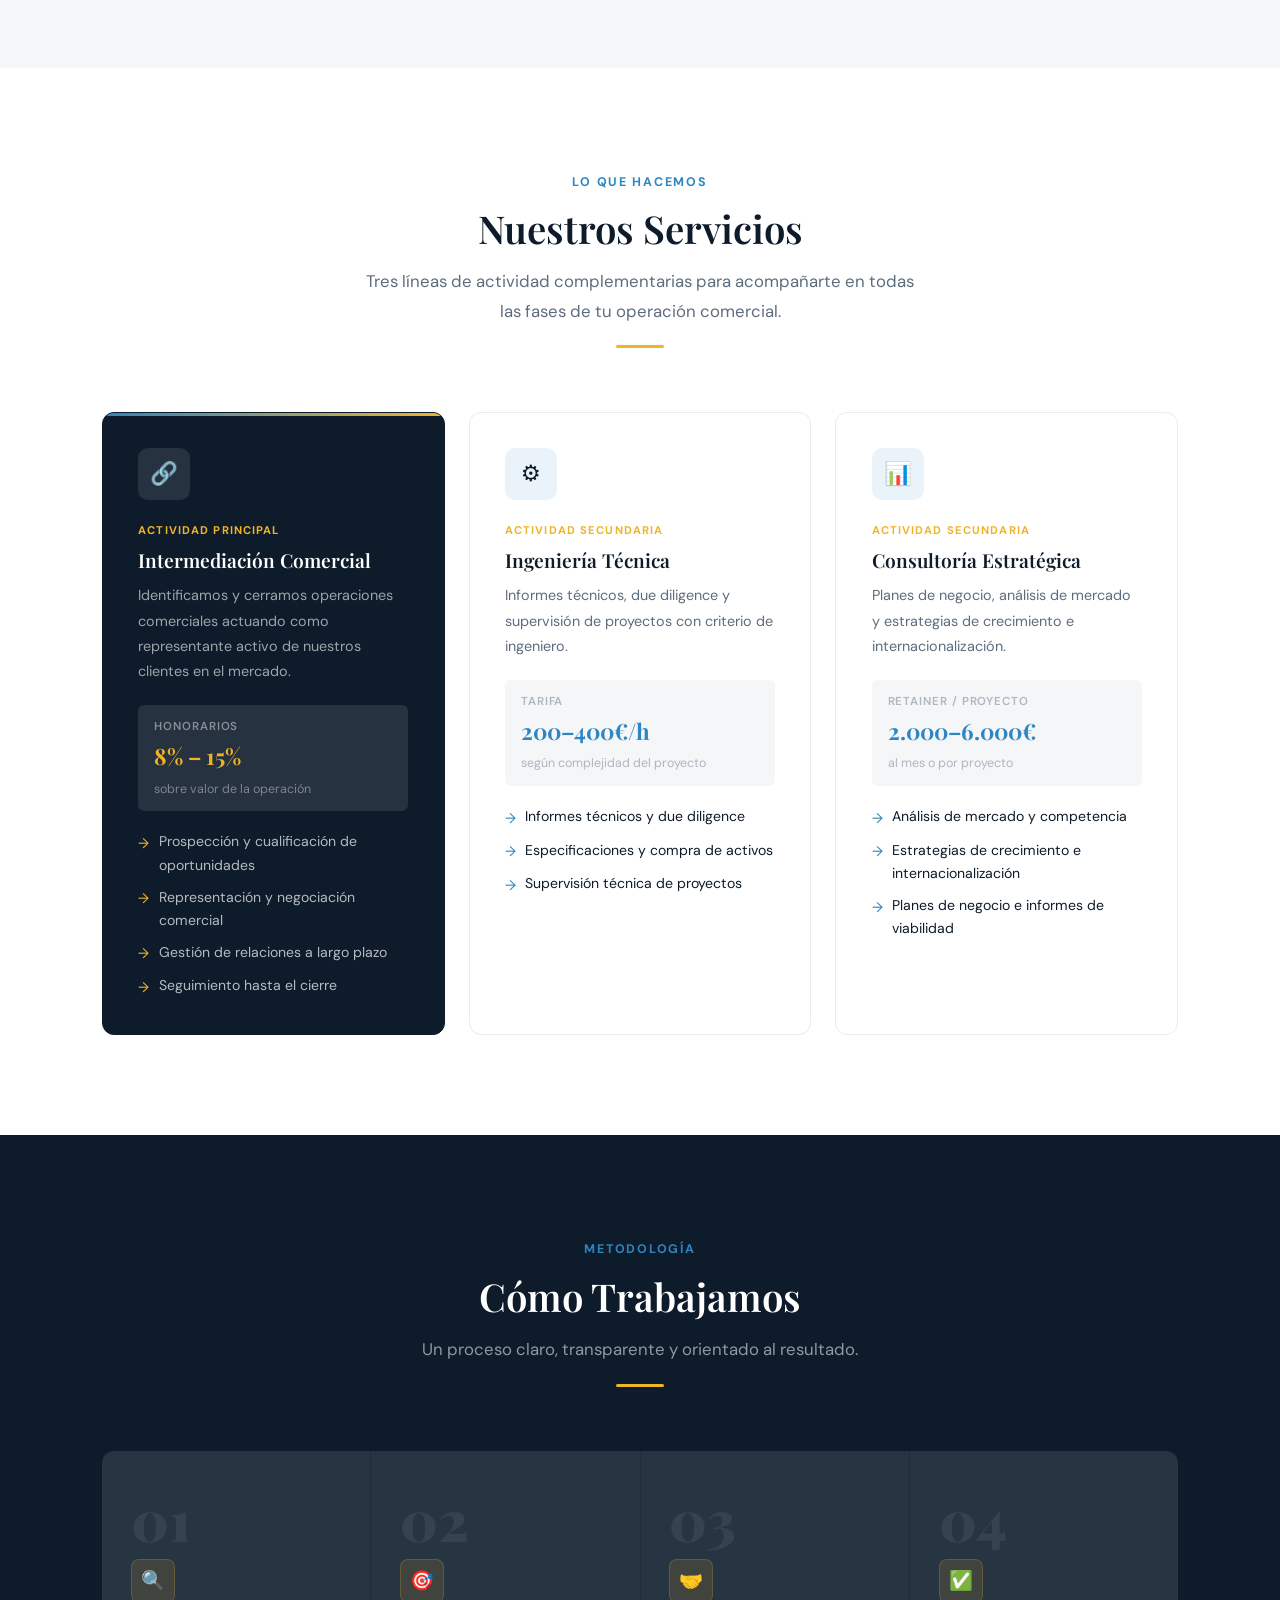
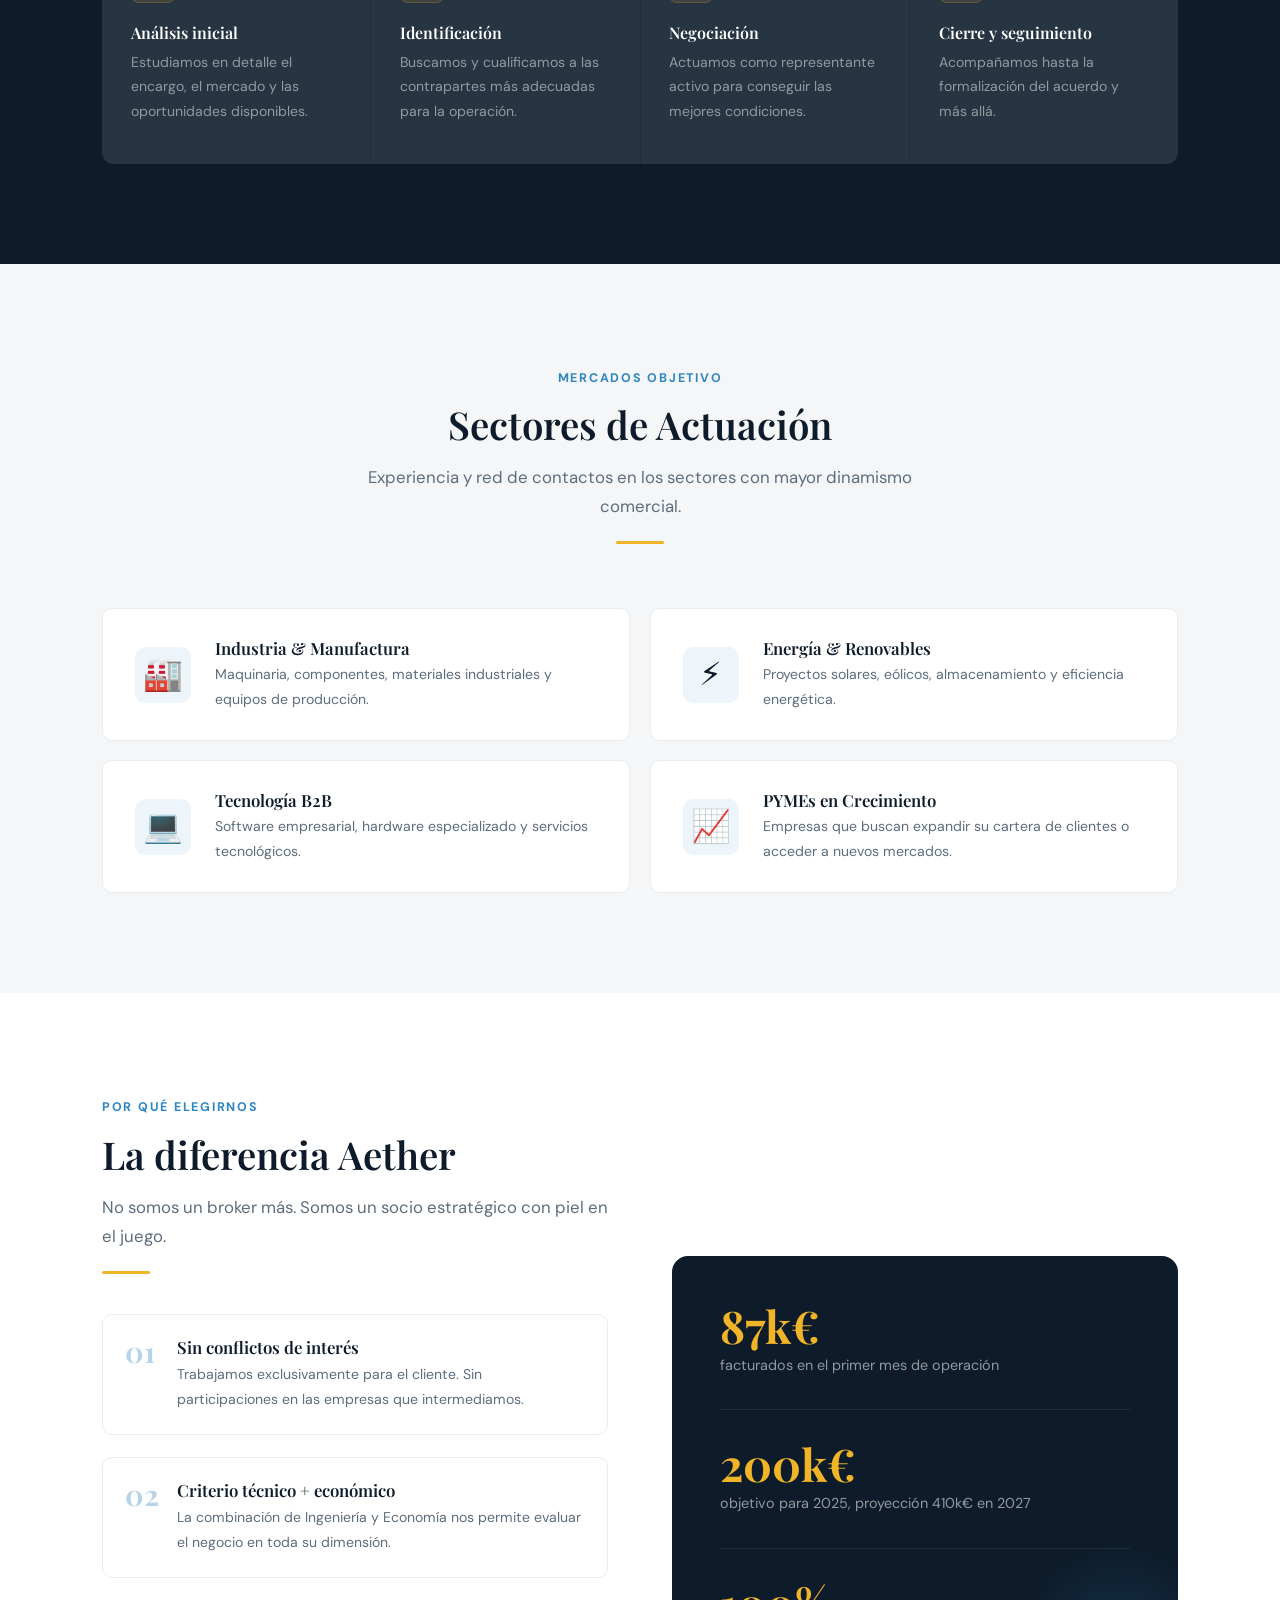
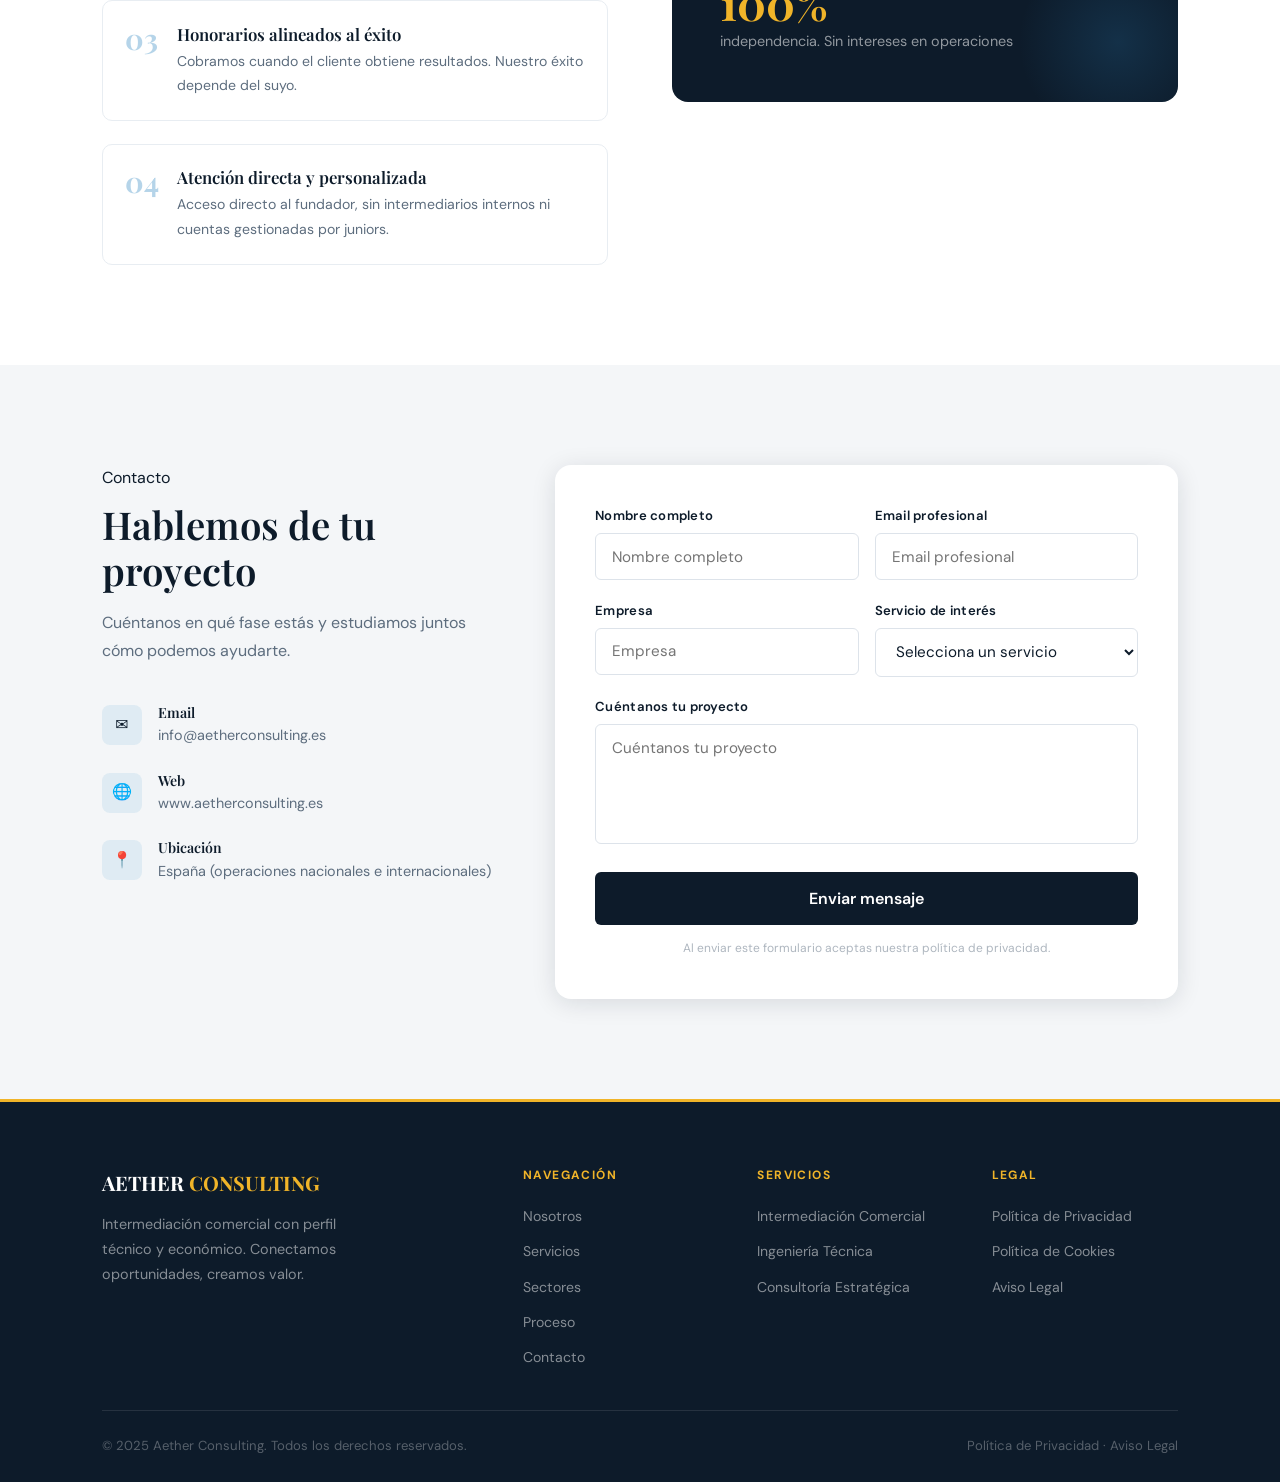
==== commit 05410e87: "Update index.html" ====
--- a/index.html
+++ b/index.html
@@ -455,6 +455,6 @@
   <button class="cookie-accept" id="cookieAccept" data-i18n="cookie.accept"></button>
 </div>
 
-<script src="js/main.js"></script>
+<script src="main.js"></script>
 </body>
 </html>
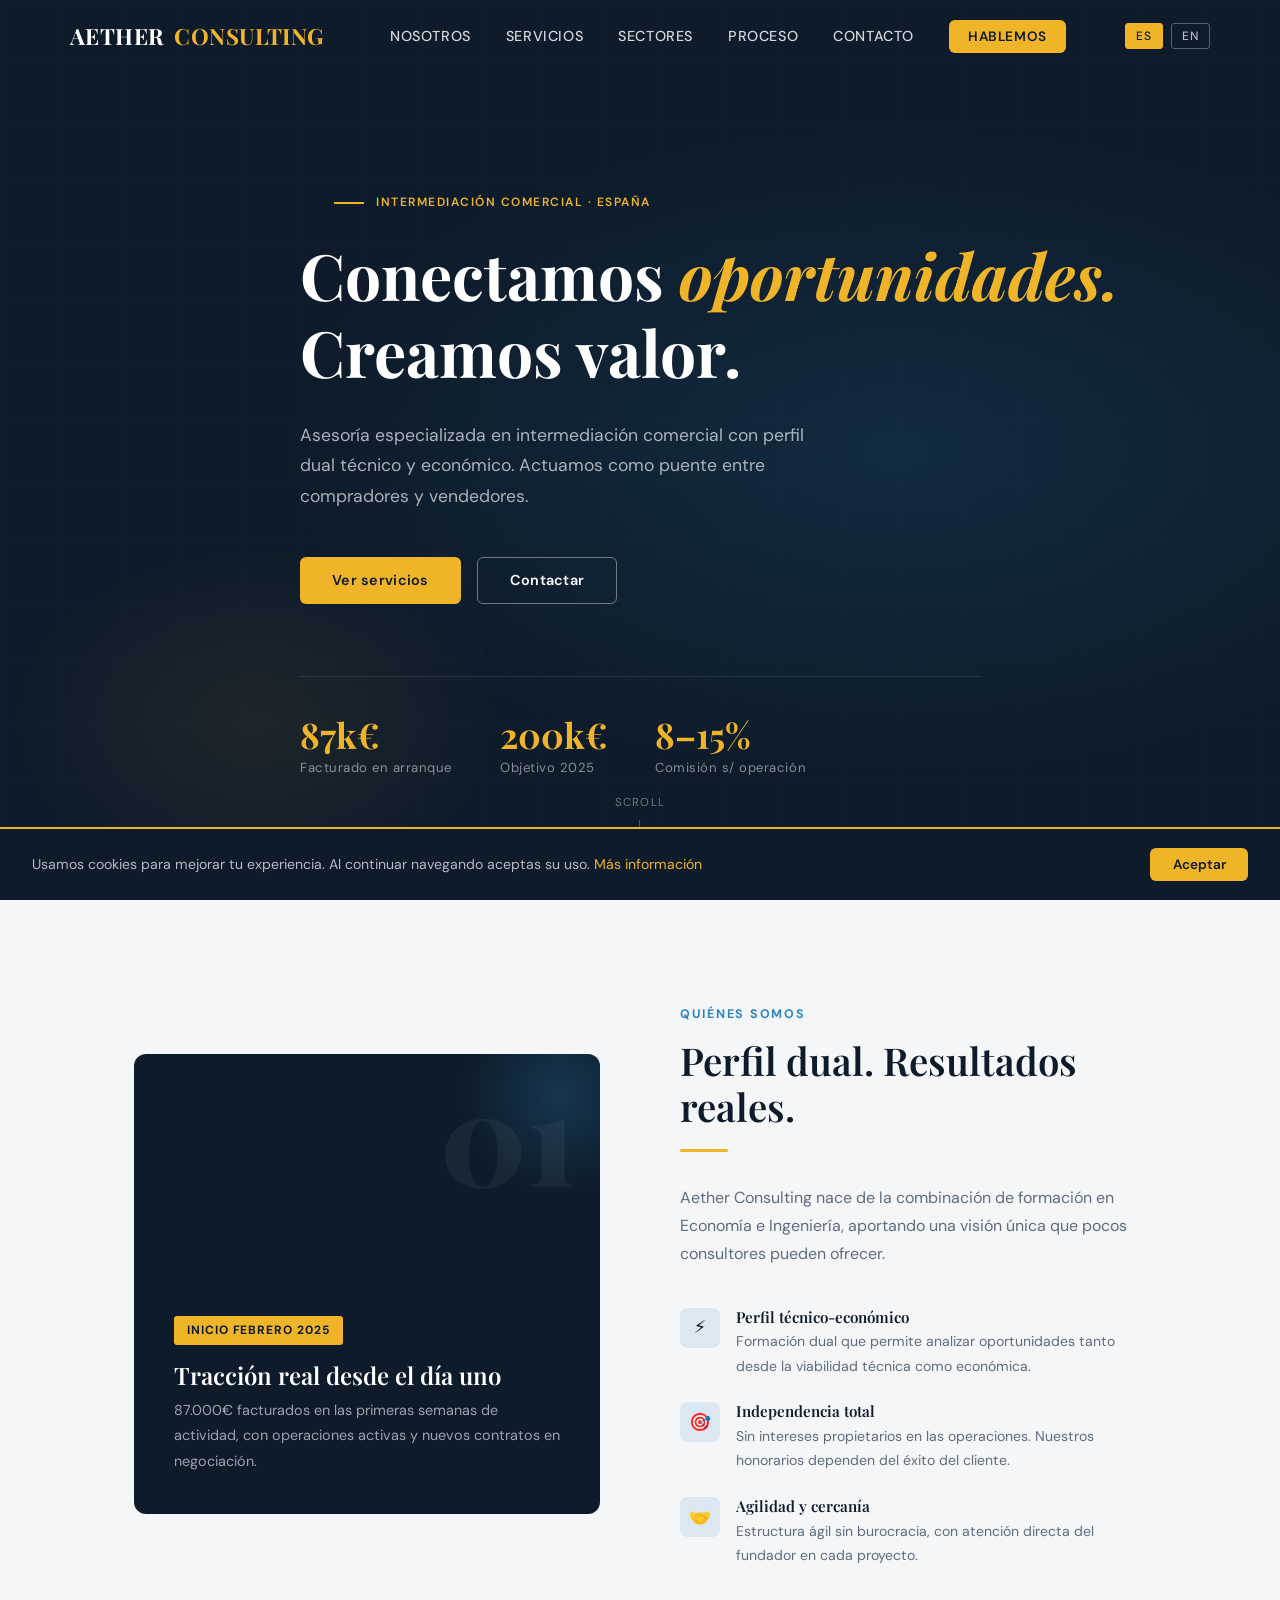
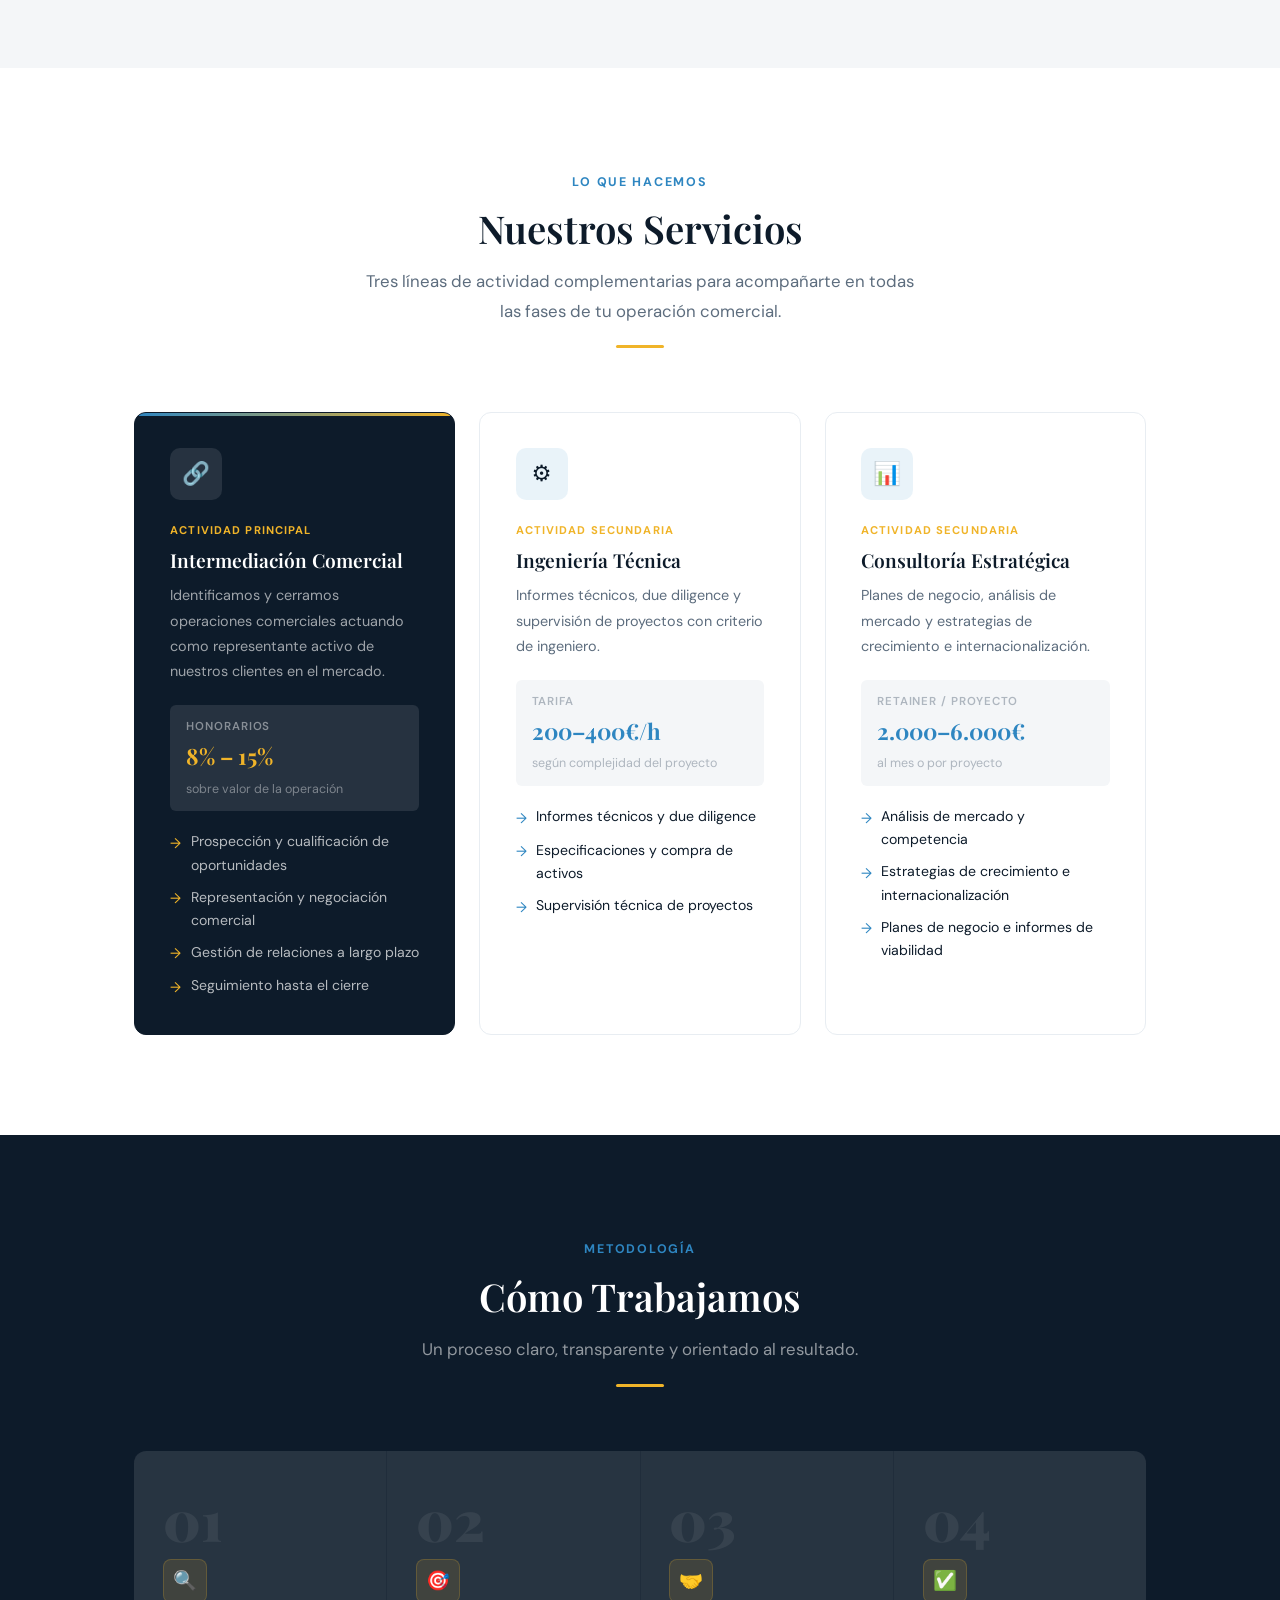
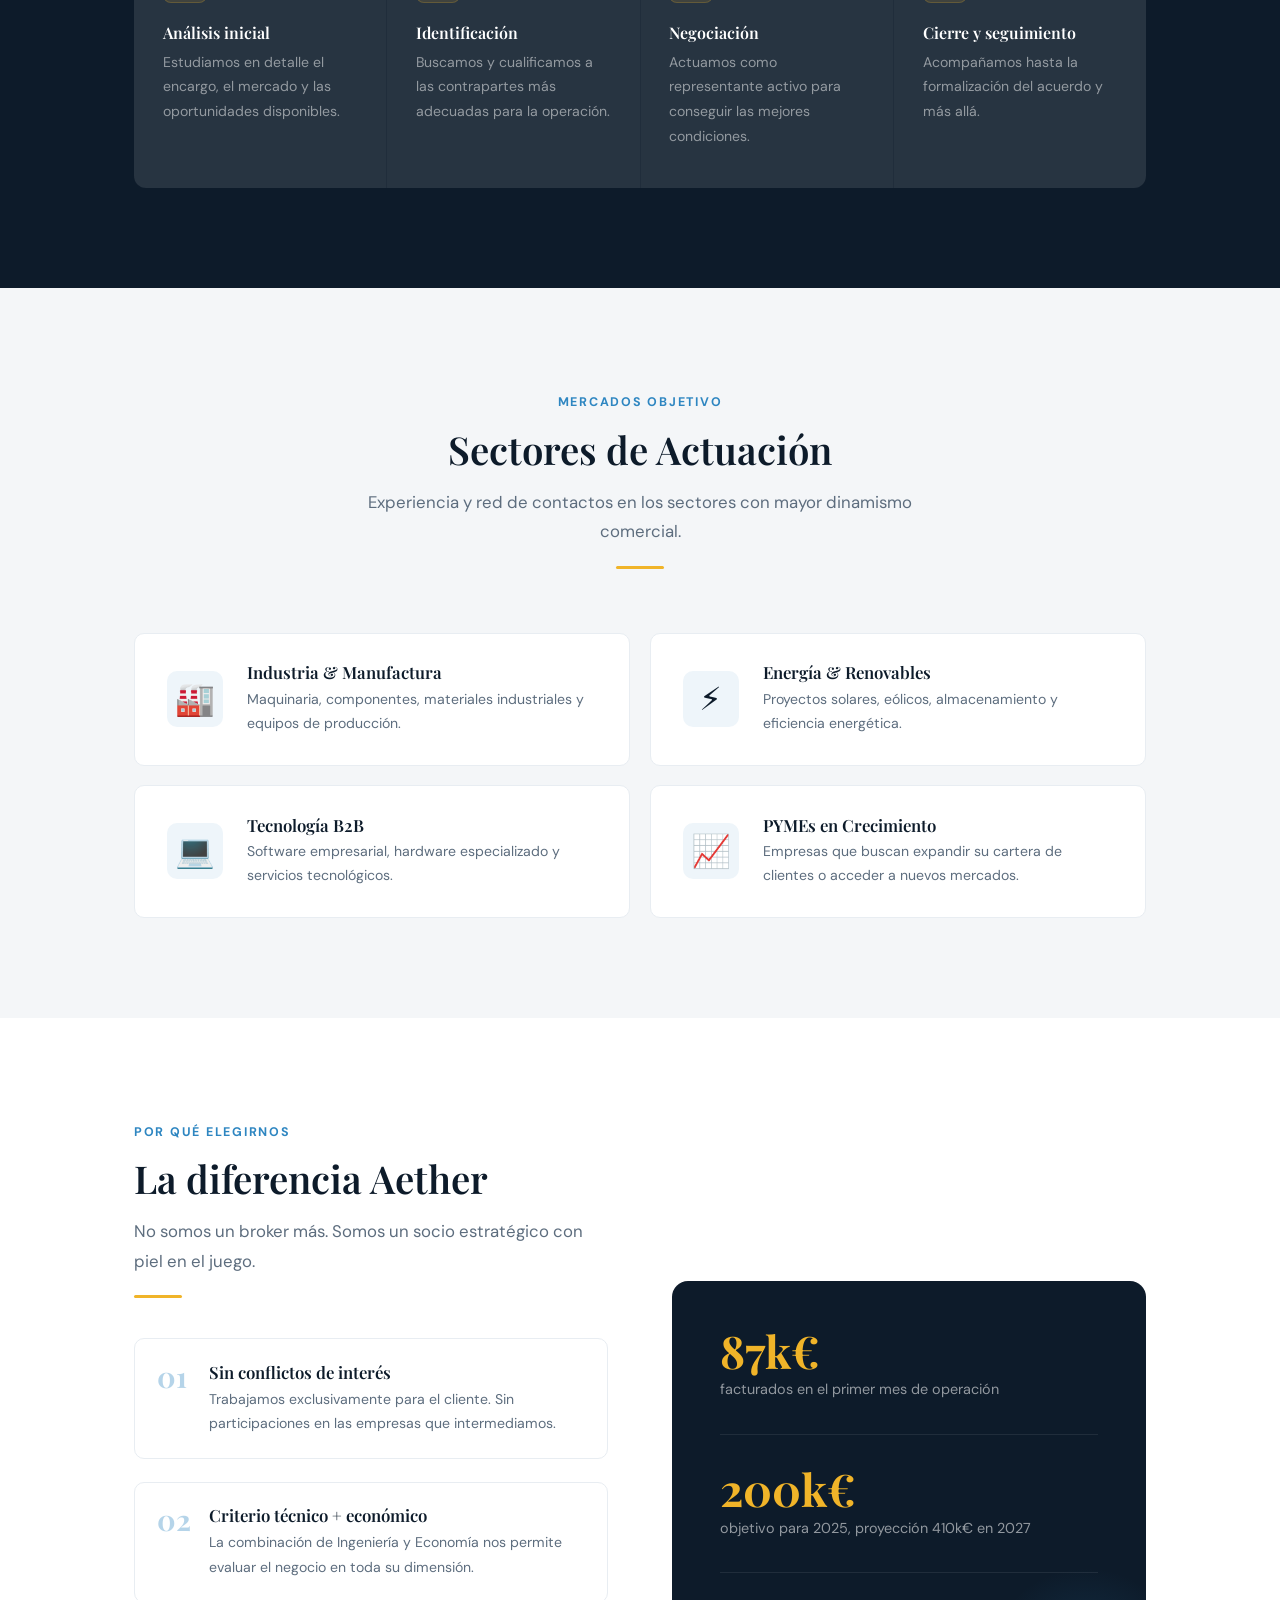
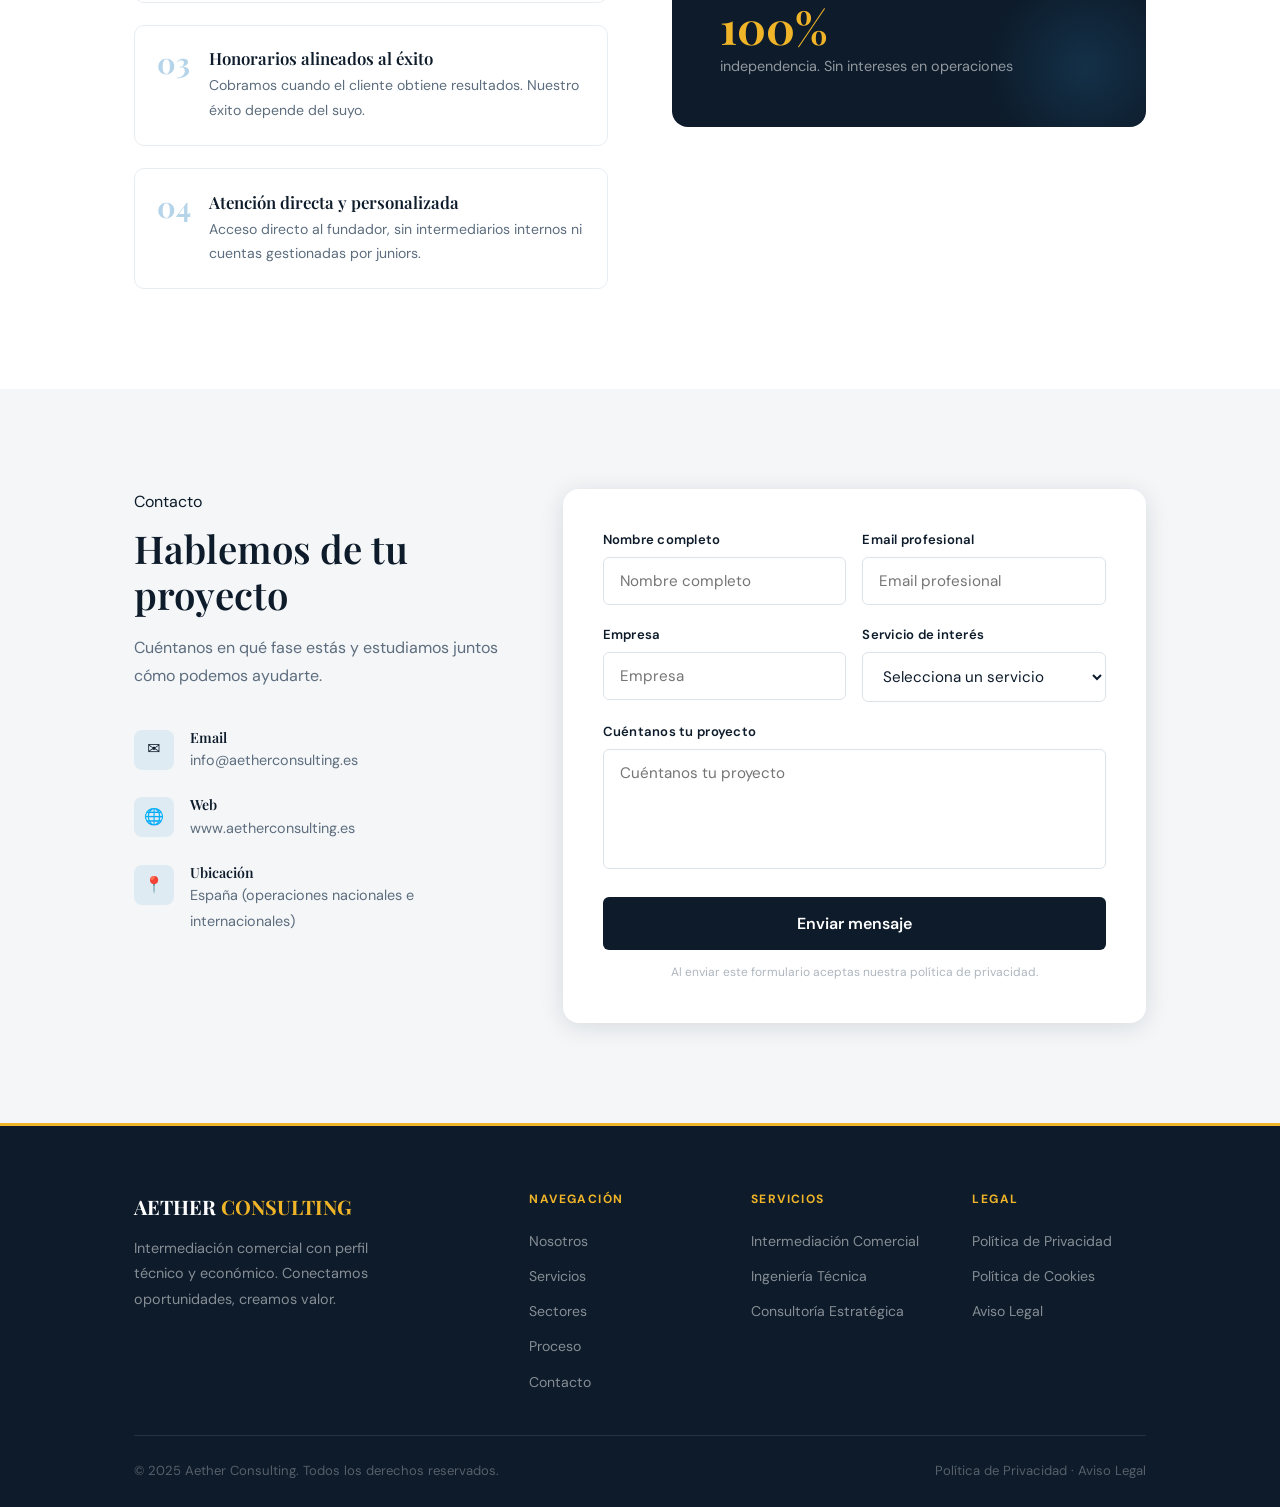
==== commit 98f6cf92: "Update index.html" ====
--- a/index.html
+++ b/index.html
@@ -44,7 +44,7 @@
   <div class="hero__bg"></div>
   <div class="hero__grid"></div>
   <div class="hero__content">
-    <div class="hero__eyebrow fade-in">
+    <div class="hero-tagline fade-in">
       <span data-i18n="hero.eyebrow"></span>
     </div>
     <h1 class="fade-in">
--- a/style.css
+++ b/style.css
@@ -47,7 +47,7 @@
 a  { text-decoration: none; color: inherit; transition: color var(--transition); }
 
 /* ── Layout ─────────────────────────────────────── */
-.container { max-width: 1140px; margin: 0 auto; padding: 0 2rem; }
+.container { max-width: 1140px; margin: 0 auto; padding: 0 5%; }
 .section    { padding: 100px 0; }
 .section-sm { padding: 60px 0; }
 
@@ -555,3 +555,45 @@
   .footer__main   { grid-template-columns: 1fr; gap: 2rem; }
   .footer__bottom { flex-direction: column; text-align: center; }
 }
+/* Ajuste extra para encuadre en móviles */
+@media (max-width: 768px) {
+  .section, .section-sm {
+    padding-left: 15px !important;
+    padding-right: 15px !important;
+  }
+  h1 {
+    font-size: 1.8rem; /* Para que el título grande no se salga de madre */
+  }
+}
+/* ── Ajuste de Encuadre para Móvil ── */
+.hero-tagline {
+  display: flex;
+  align-items: center;
+  gap: 12px;
+  color: var(--gold);
+  font-family: var(--font-body);
+  text-transform: uppercase;
+  letter-spacing: 1.5px;
+  font-size: 0.75rem;
+  font-weight: 600;
+  margin-bottom: 1.5rem;
+  padding: 0 5%;
+}
+
+.hero-tagline::before {
+  content: "";
+  width: 30px;
+  height: 2px;
+  background: var(--gold);
+  flex-shrink: 0;
+}
+
+@media (max-width: 768px) {
+  .container {
+    padding: 0 6% !important;
+  }
+  h1 {
+    font-size: 1.8rem !important;
+    line-height: 1.3;
+  }
+}
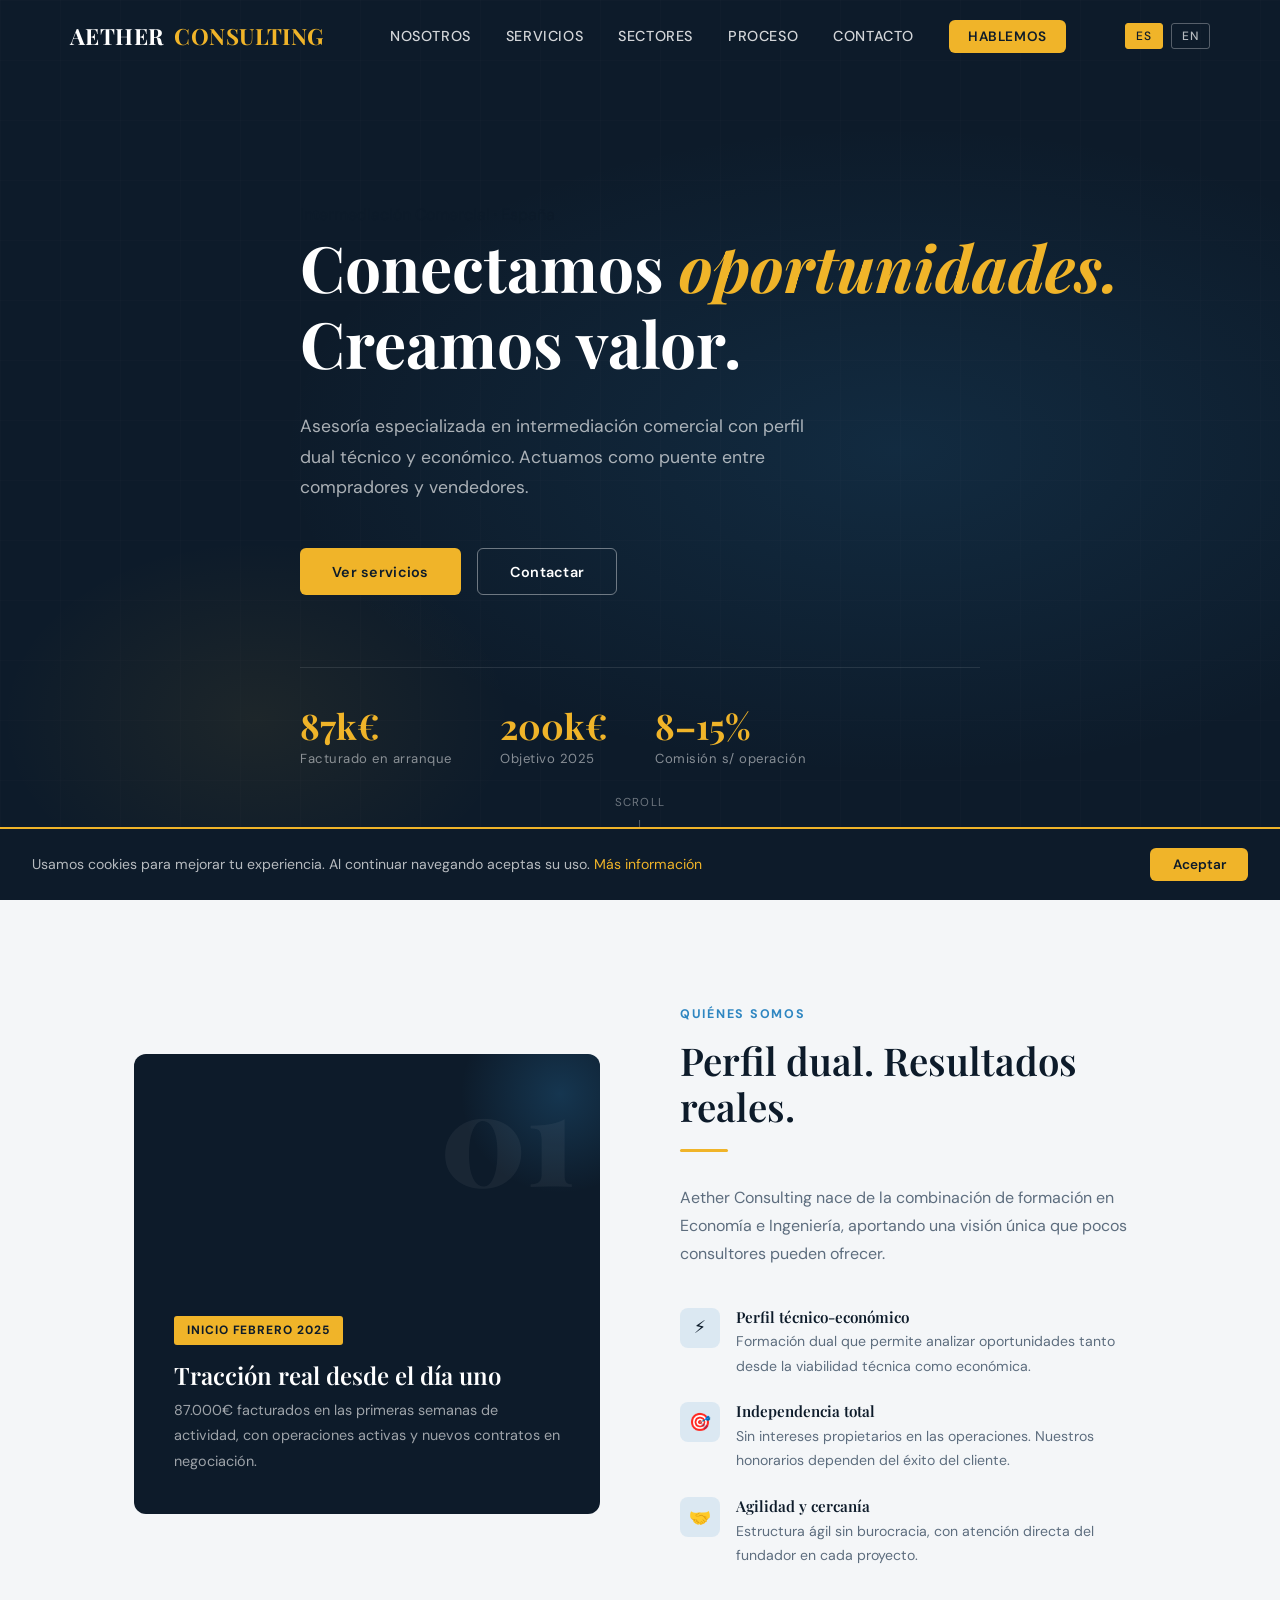
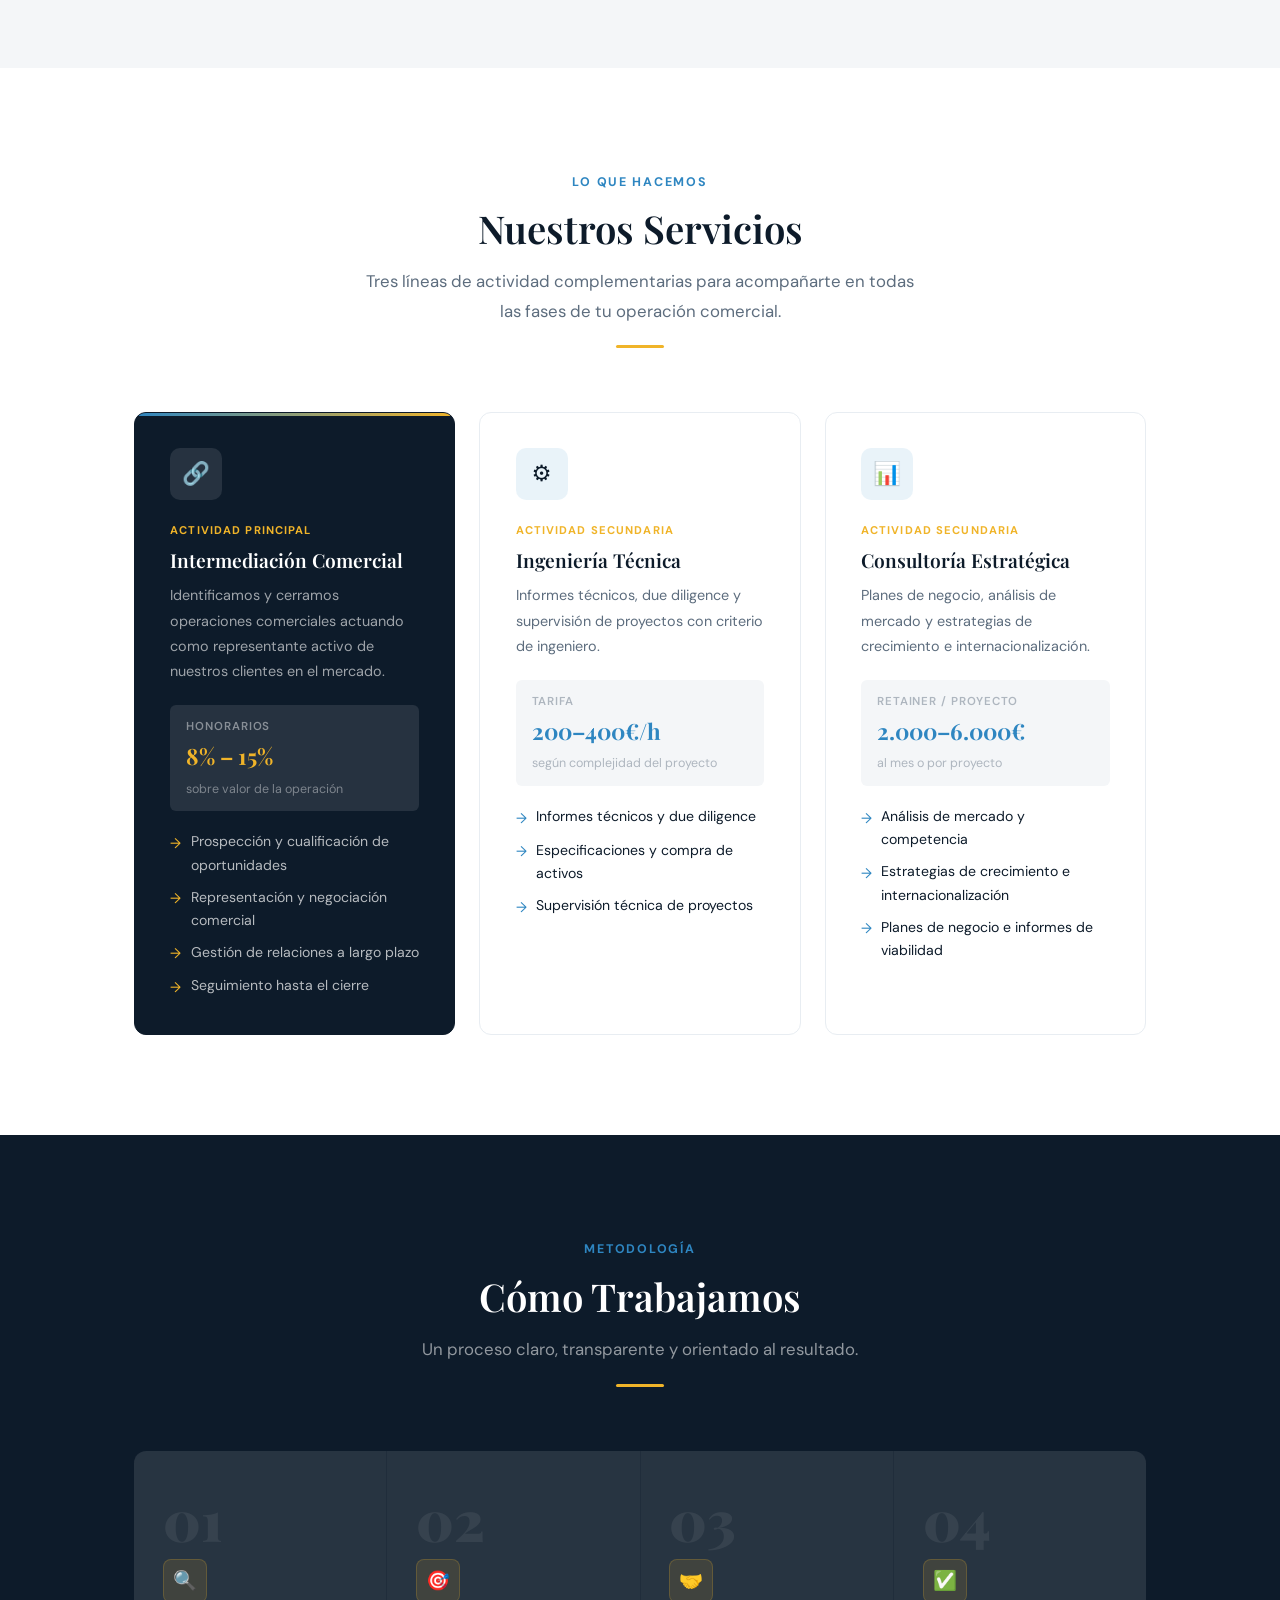
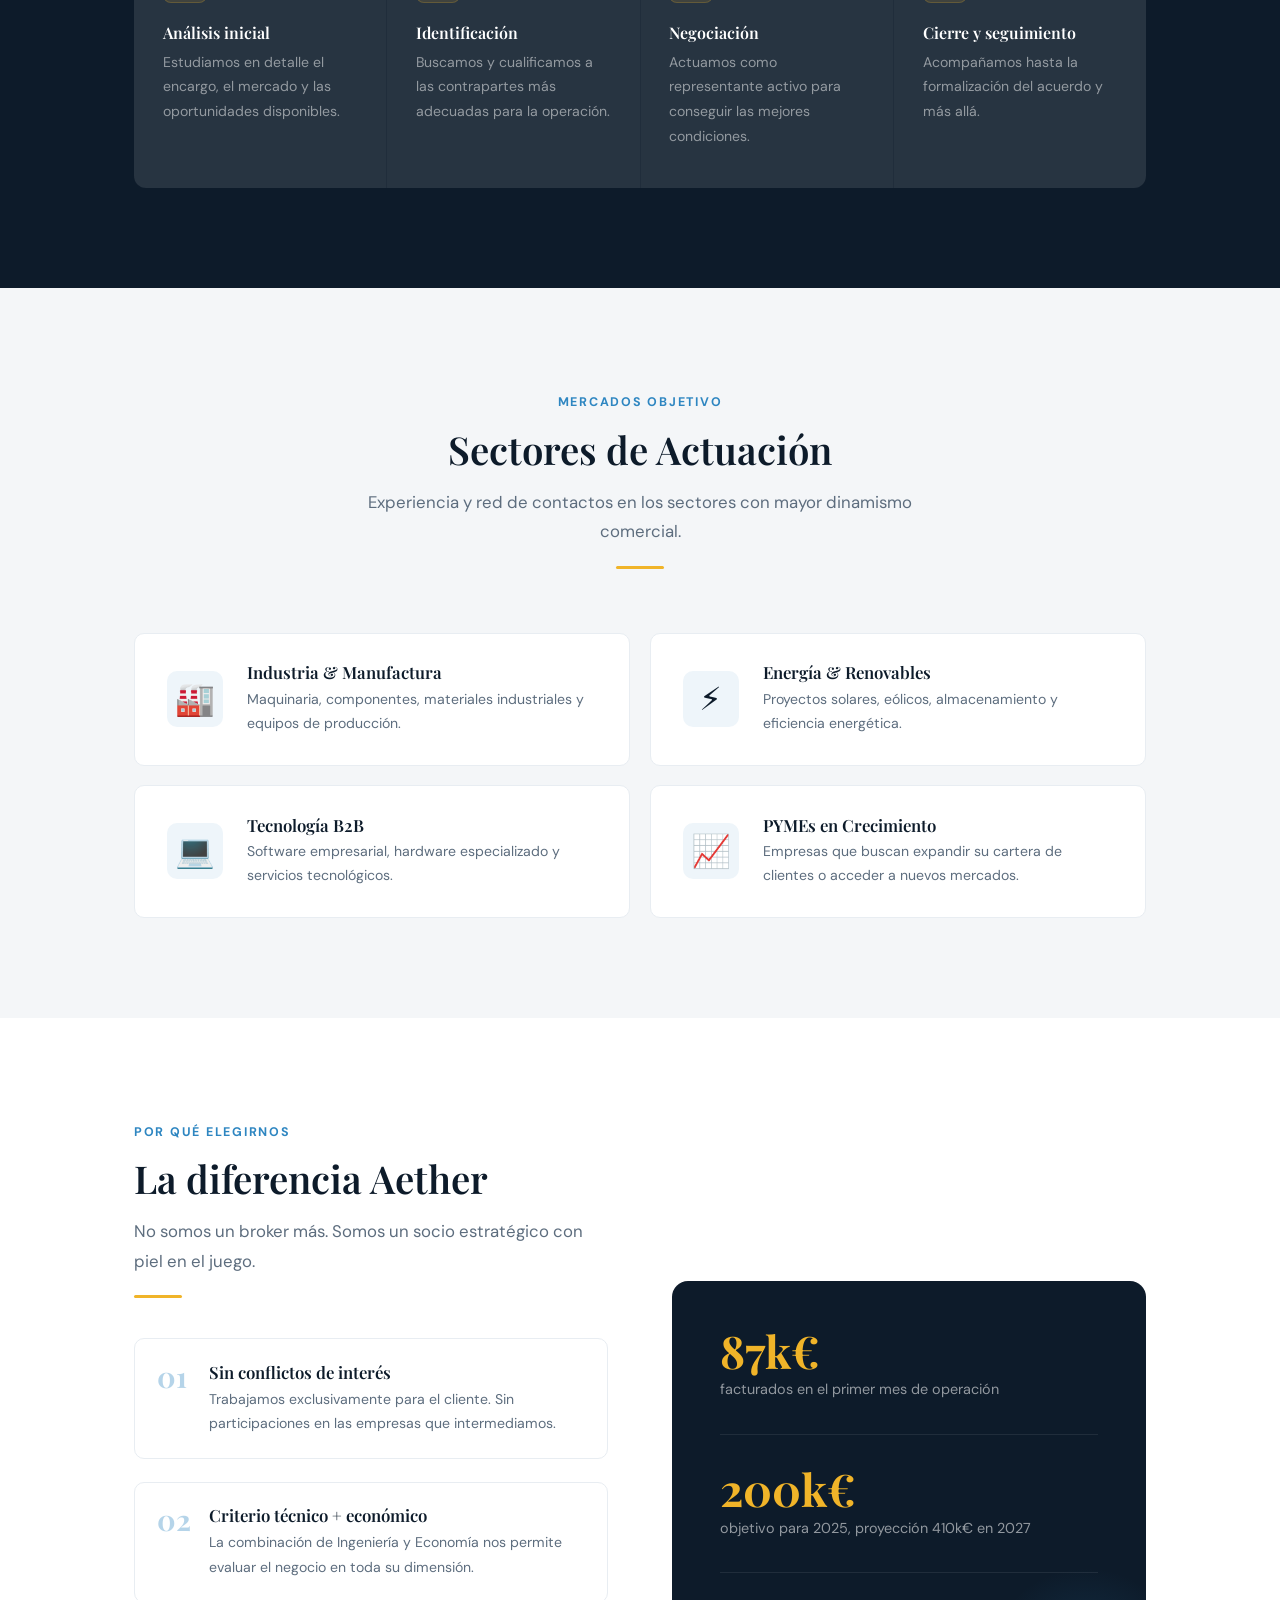
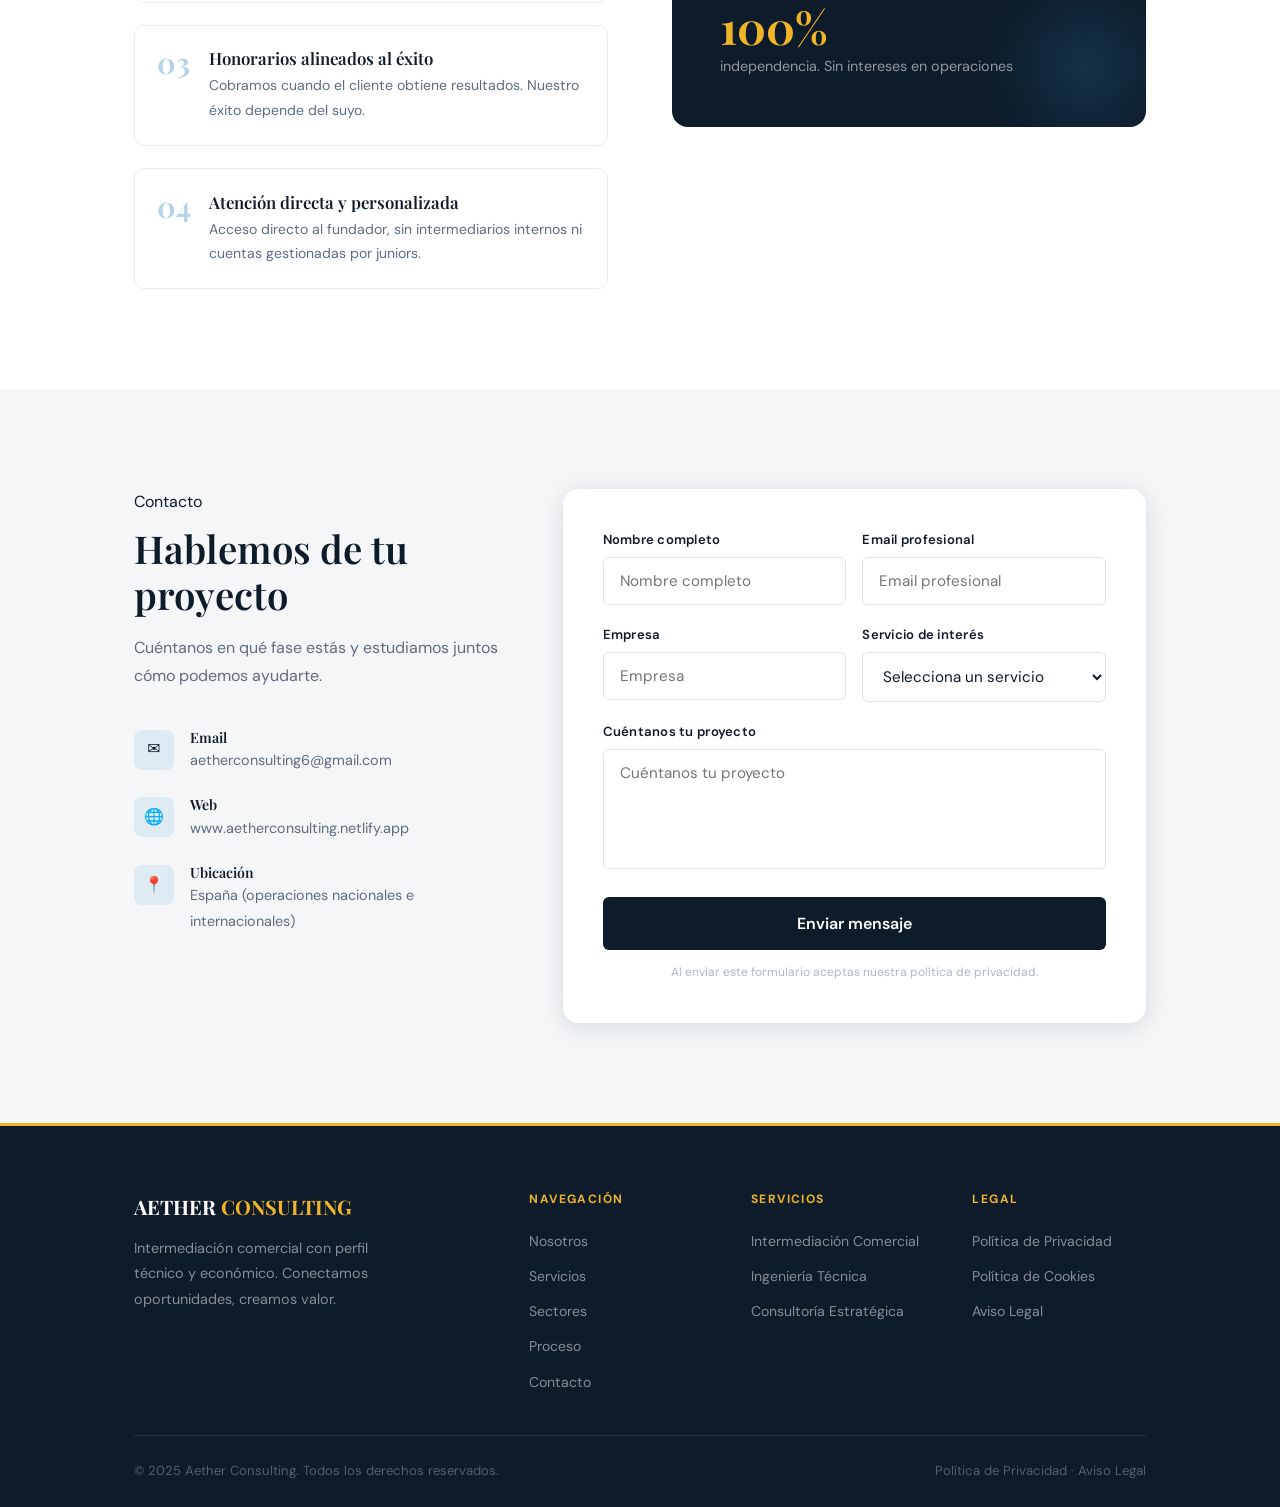
==== commit 9367cb5a: "Update index.html" ====
--- a/index.html
+++ b/index.html
@@ -342,14 +342,14 @@
             <div class="contact__item-icon">✉️</div>
             <div>
               <h4 data-i18n="cont.i1.h"></h4>
-              <p>info@aetherconsulting.es</p>
+              <p>aetherconsulting6@gmail.com</p>
             </div>
           </div>
           <div class="contact__item fade-in">
             <div class="contact__item-icon">🌐</div>
             <div>
               <h4 data-i18n="cont.i2.h"></h4>
-              <p>www.aetherconsulting.es</p>
+              <p>www.aetherconsulting.netlify.app</p>
             </div>
           </div>
           <div class="contact__item fade-in">
--- a/style.css
+++ b/style.css
@@ -565,35 +565,23 @@
     font-size: 1.8rem; /* Para que el título grande no se salga de madre */
   }
 }
-/* ── Ajuste de Encuadre para Móvil ── */
-.hero-tagline {
-  display: flex;
-  align-items: center;
-  gap: 12px;
-  color: var(--gold);
-  font-family: var(--font-body);
-  text-transform: uppercase;
-  letter-spacing: 1.5px;
-  font-size: 0.75rem;
-  font-weight: 600;
-  margin-bottom: 1.5rem;
-  padding: 0 5%;
-}
-
-.hero-tagline::before {
-  content: "";
-  width: 30px;
-  height: 2px;
-  background: var(--gold);
-  flex-shrink: 0;
-}
-
+/* ── AJUSTE QUIRÚRGICO FINAL ── */
 @media (max-width: 768px) {
-  .container {
-    padding: 0 6% !important;
+  .hero-tagline {
+    font-size: 0.65rem !important; /* Un poco más pequeña para que no empuje */
+    gap: 8px !important;
+    padding: 0 4% !important;
   }
+  
   h1 {
-    font-size: 1.8rem !important;
-    line-height: 1.3;
+    font-size: 1.6rem !important; /* ESTO evita que "oportunidades" se corte */
+    line-height: 1.2 !important;
+    width: 100% !important;
+    padding: 0 !important;
   }
-}
+
+  .hero__content {
+    padding-left: 6% !important;
+    padding-right: 6% !important;
+  }
+}
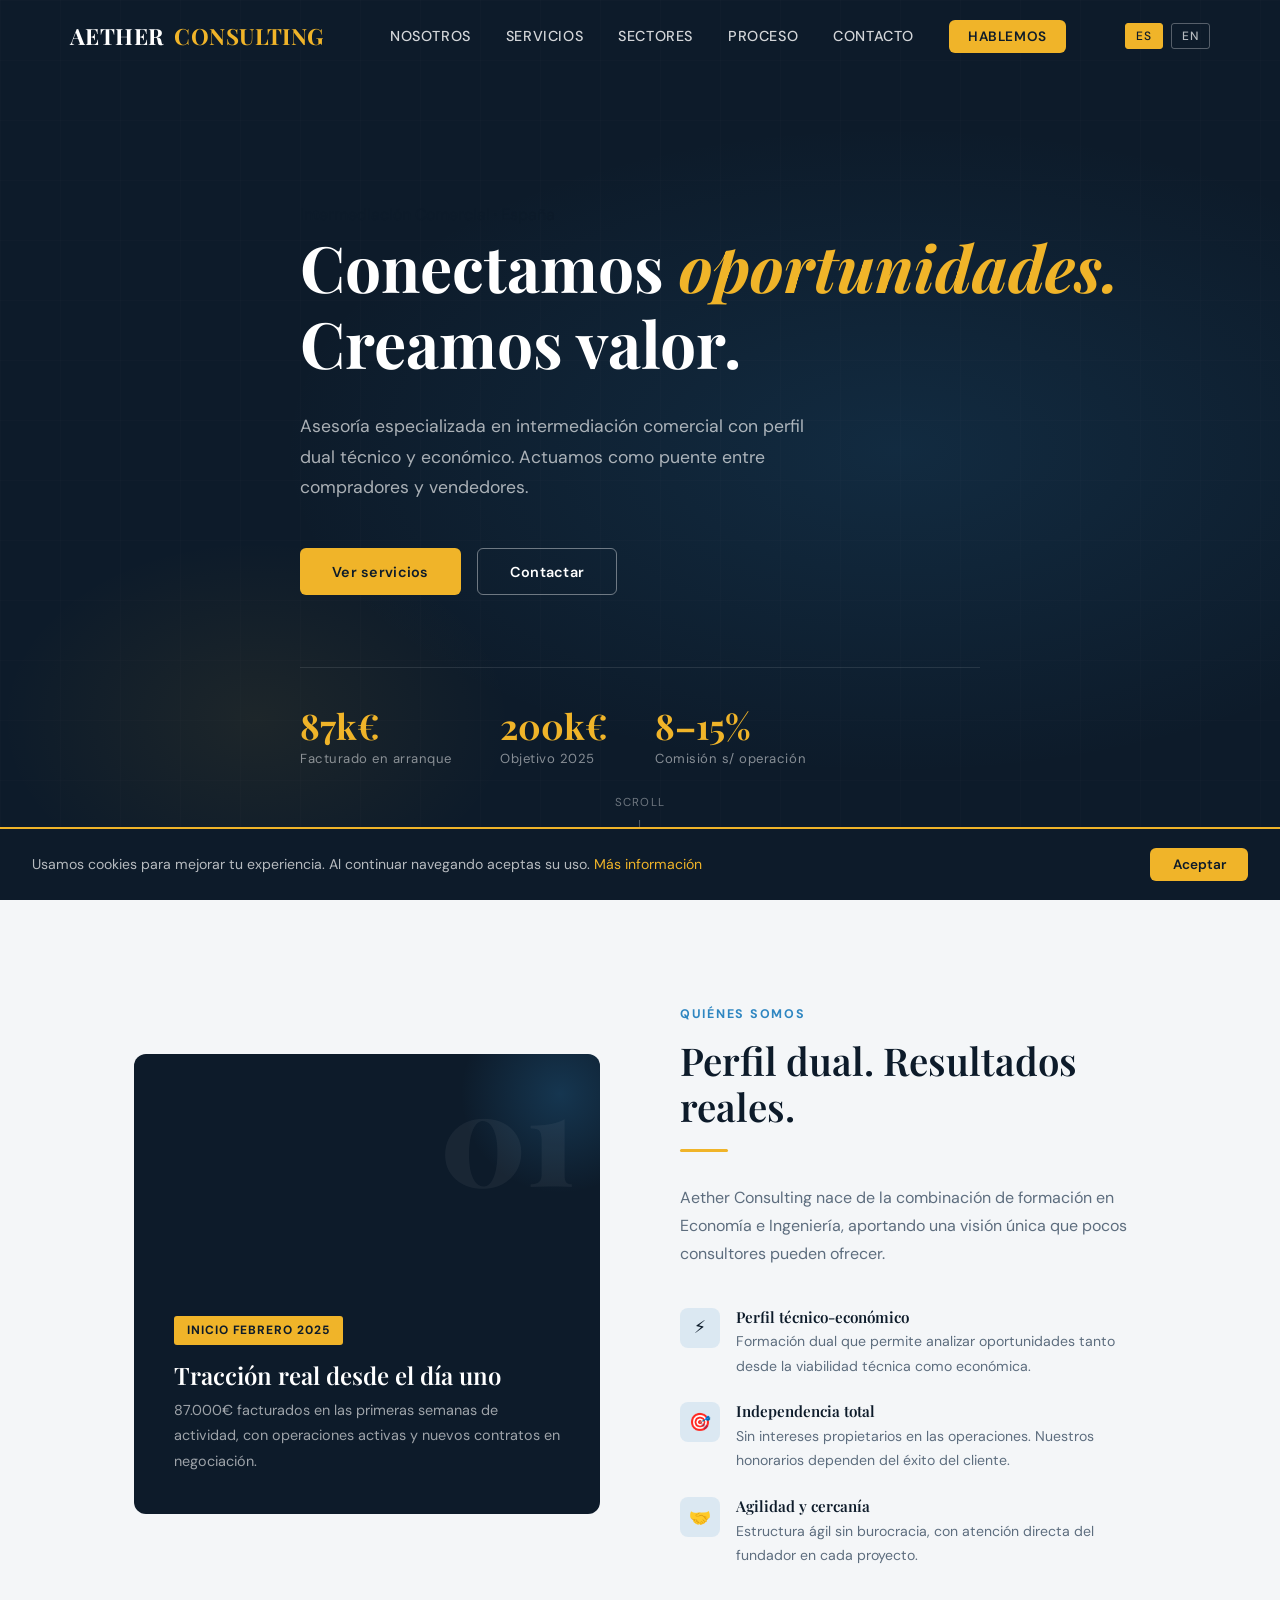
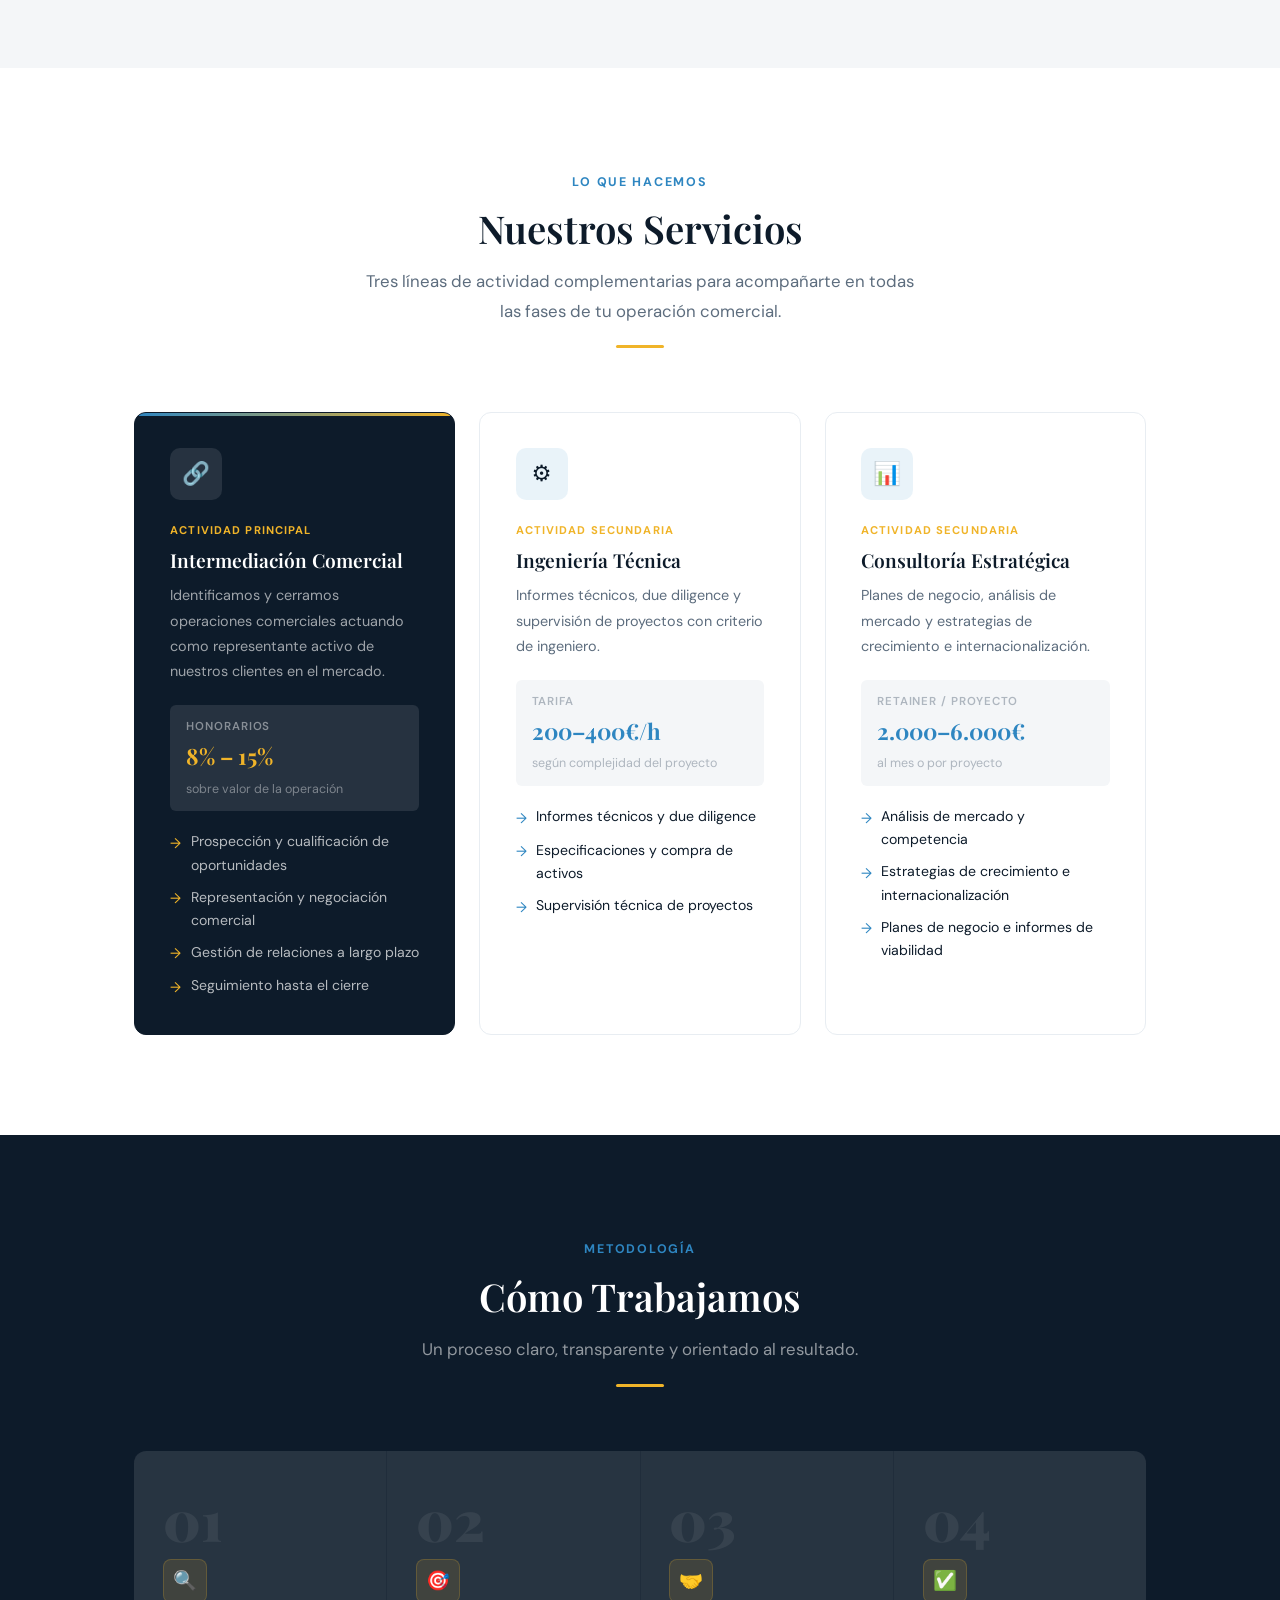
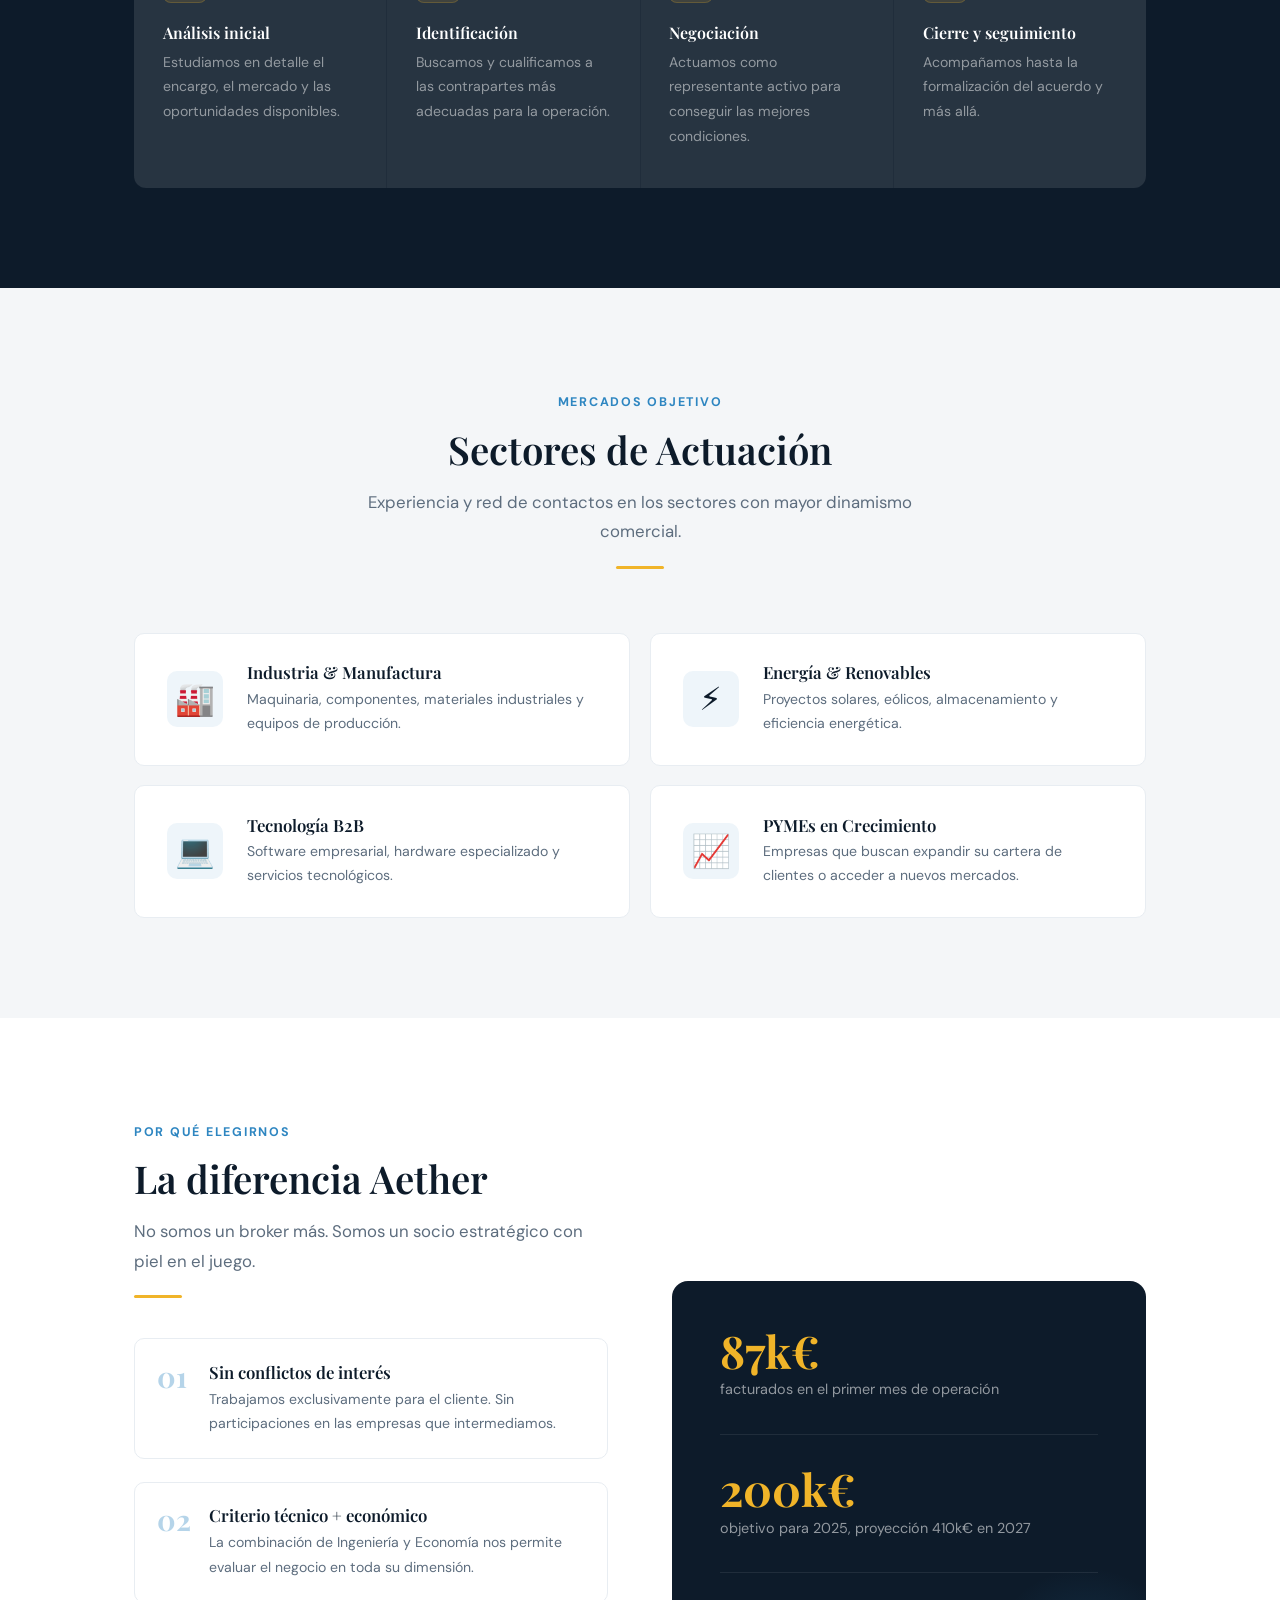
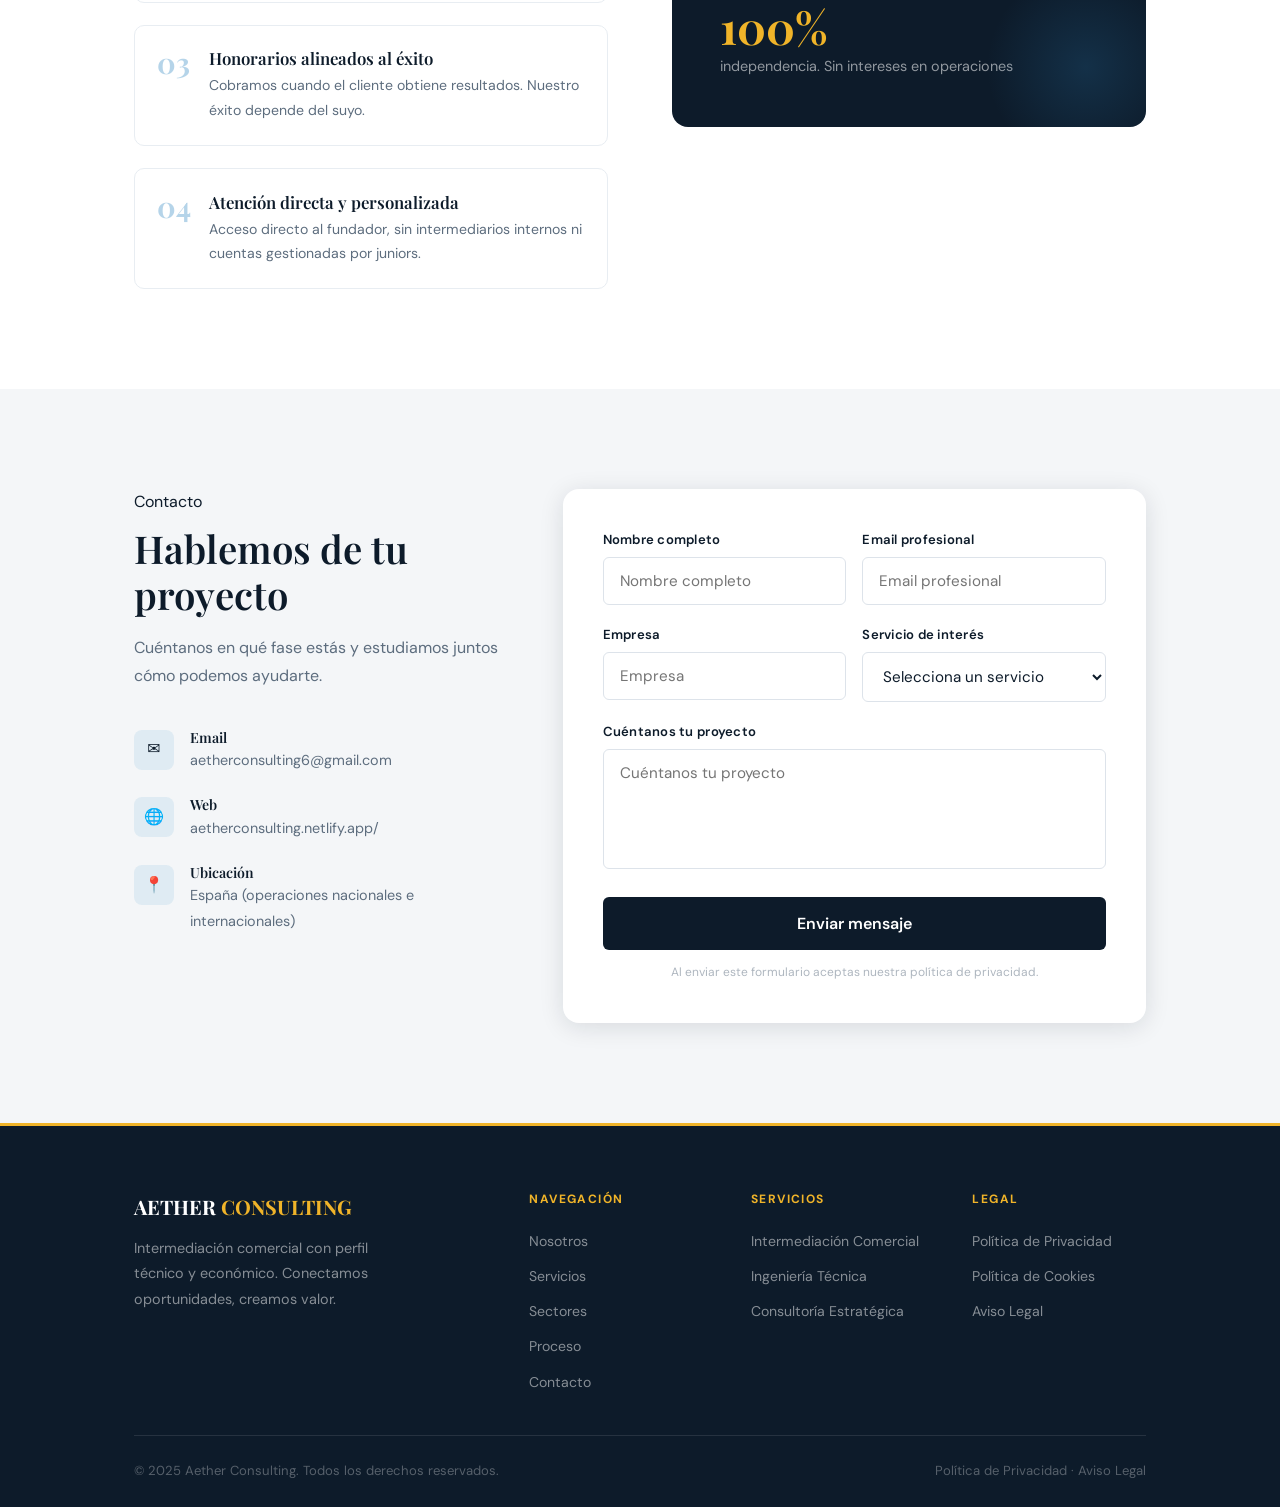
==== commit 0b807c11: "Update index.html" ====
--- a/index.html
+++ b/index.html
@@ -349,7 +349,7 @@
             <div class="contact__item-icon">🌐</div>
             <div>
               <h4 data-i18n="cont.i2.h"></h4>
-              <p>www.aetherconsulting.netlify.app</p>
+              <p>aetherconsulting.netlify.app/</p>
             </div>
           </div>
           <div class="contact__item fade-in">
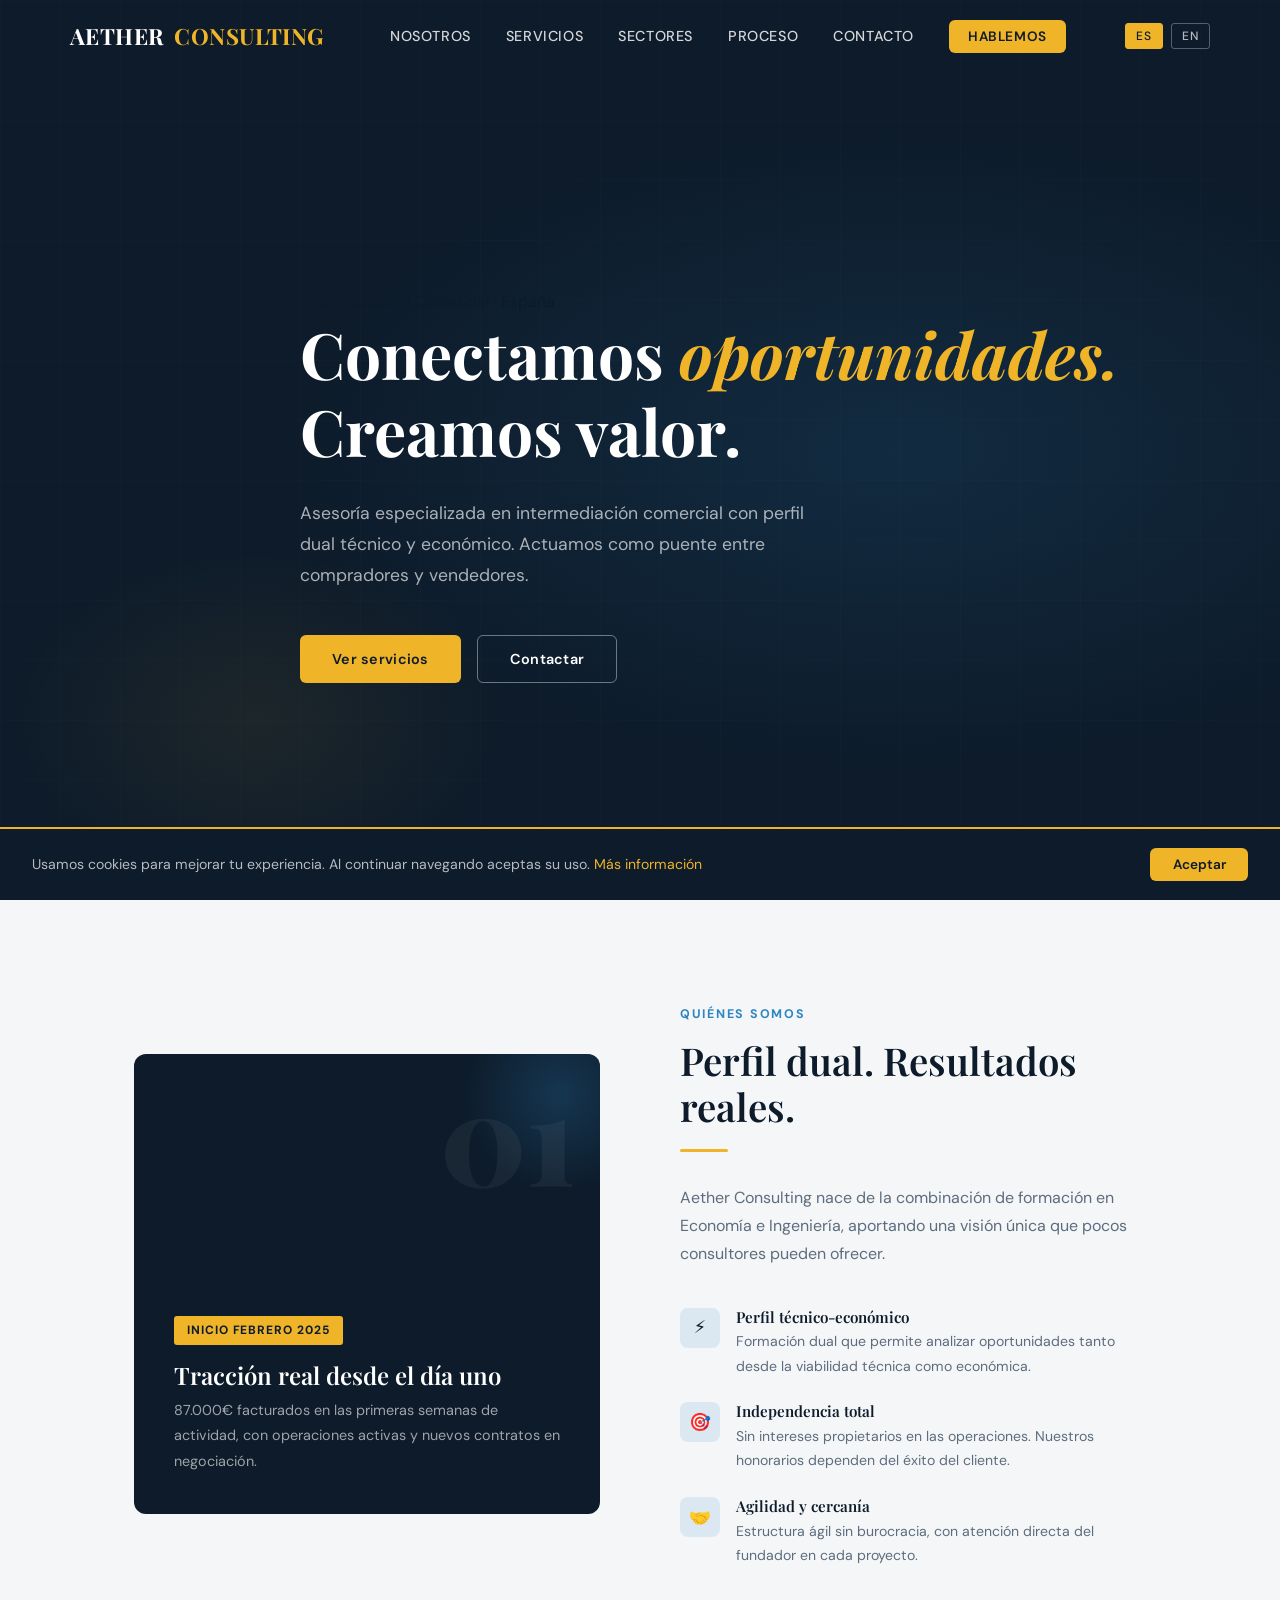
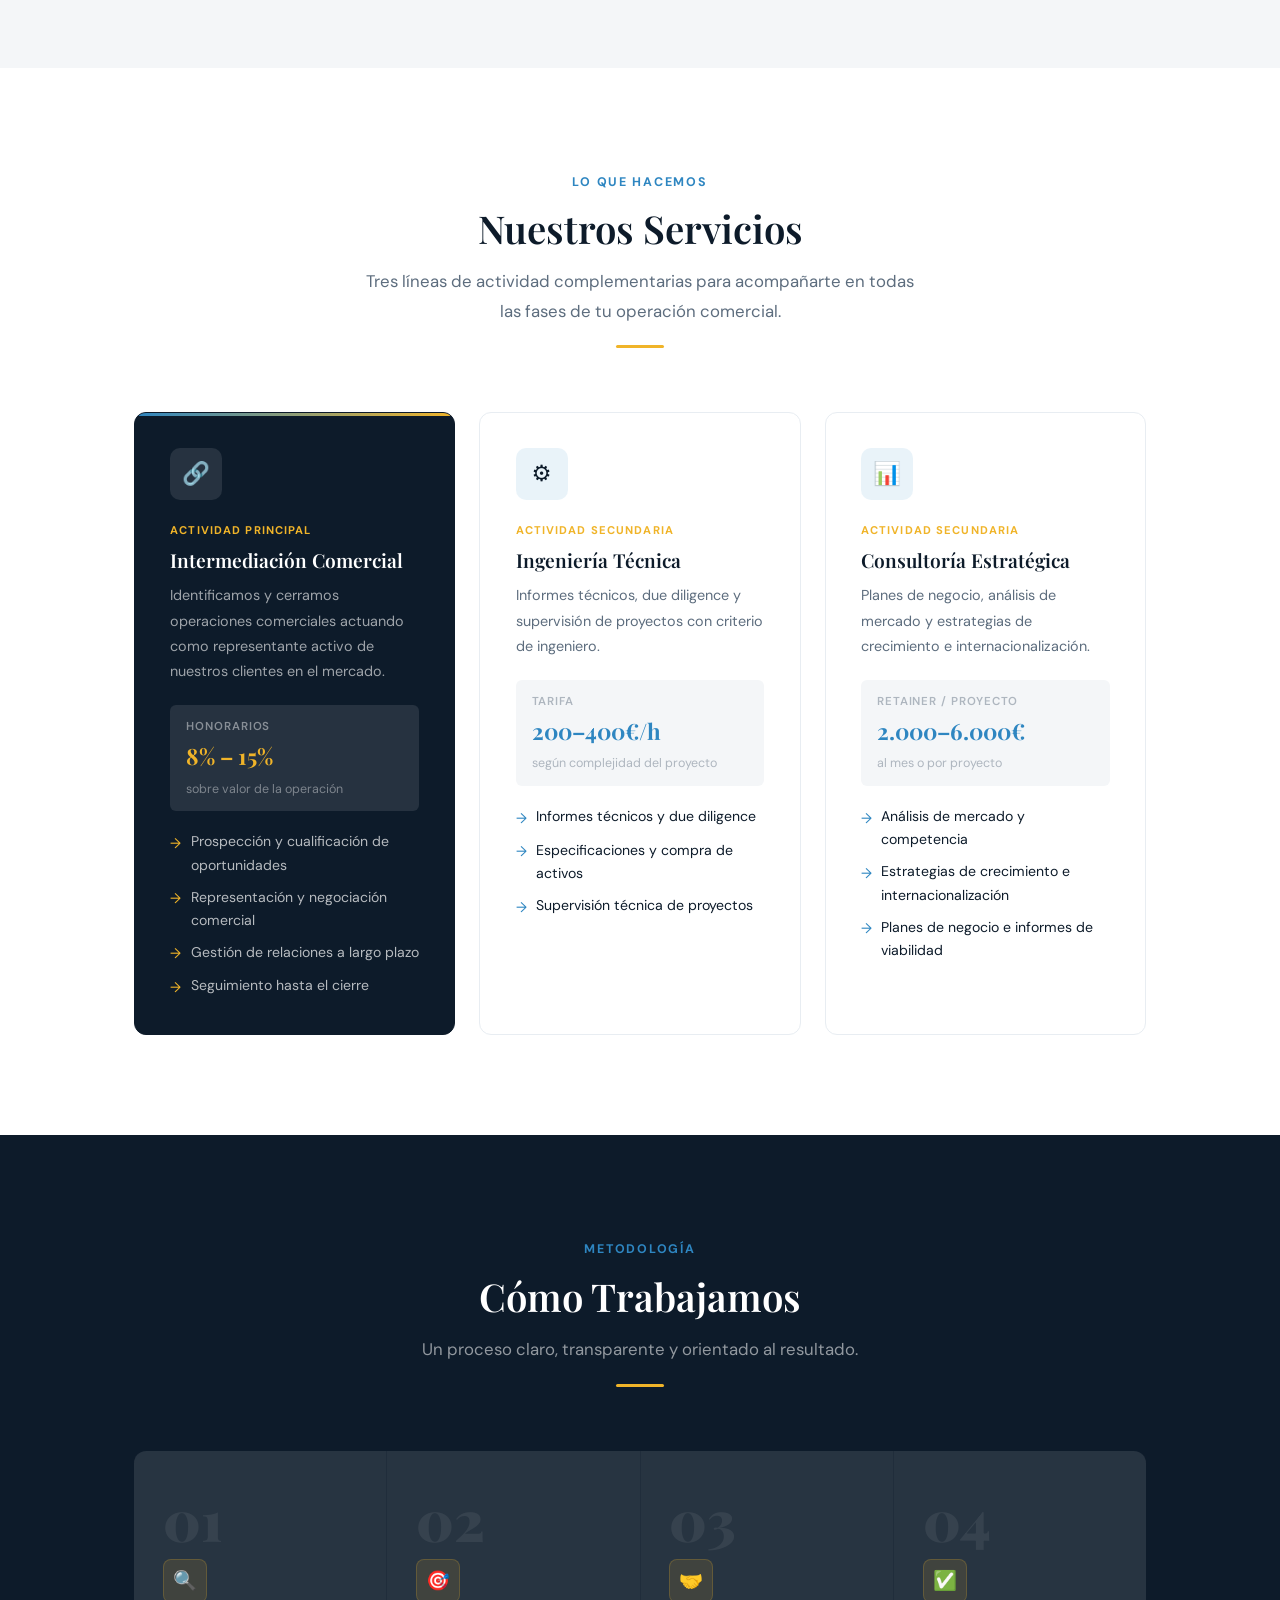
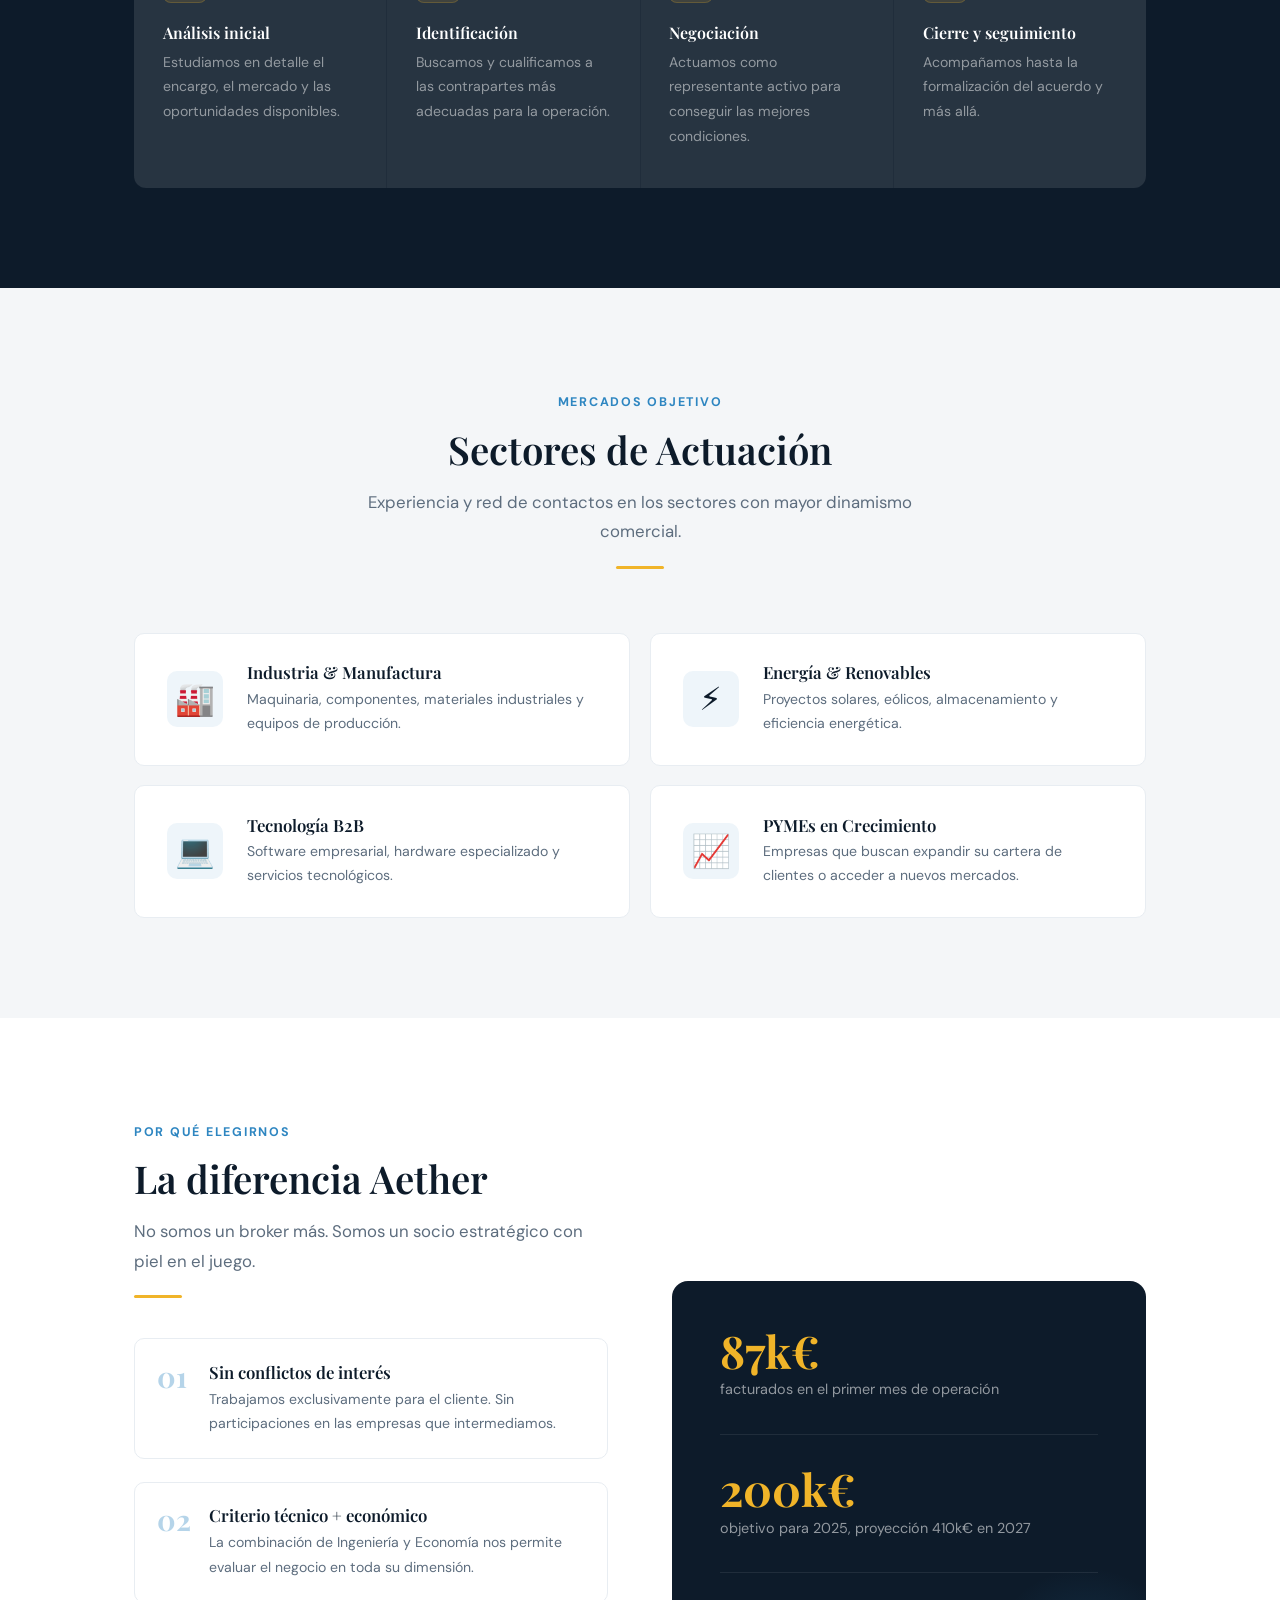
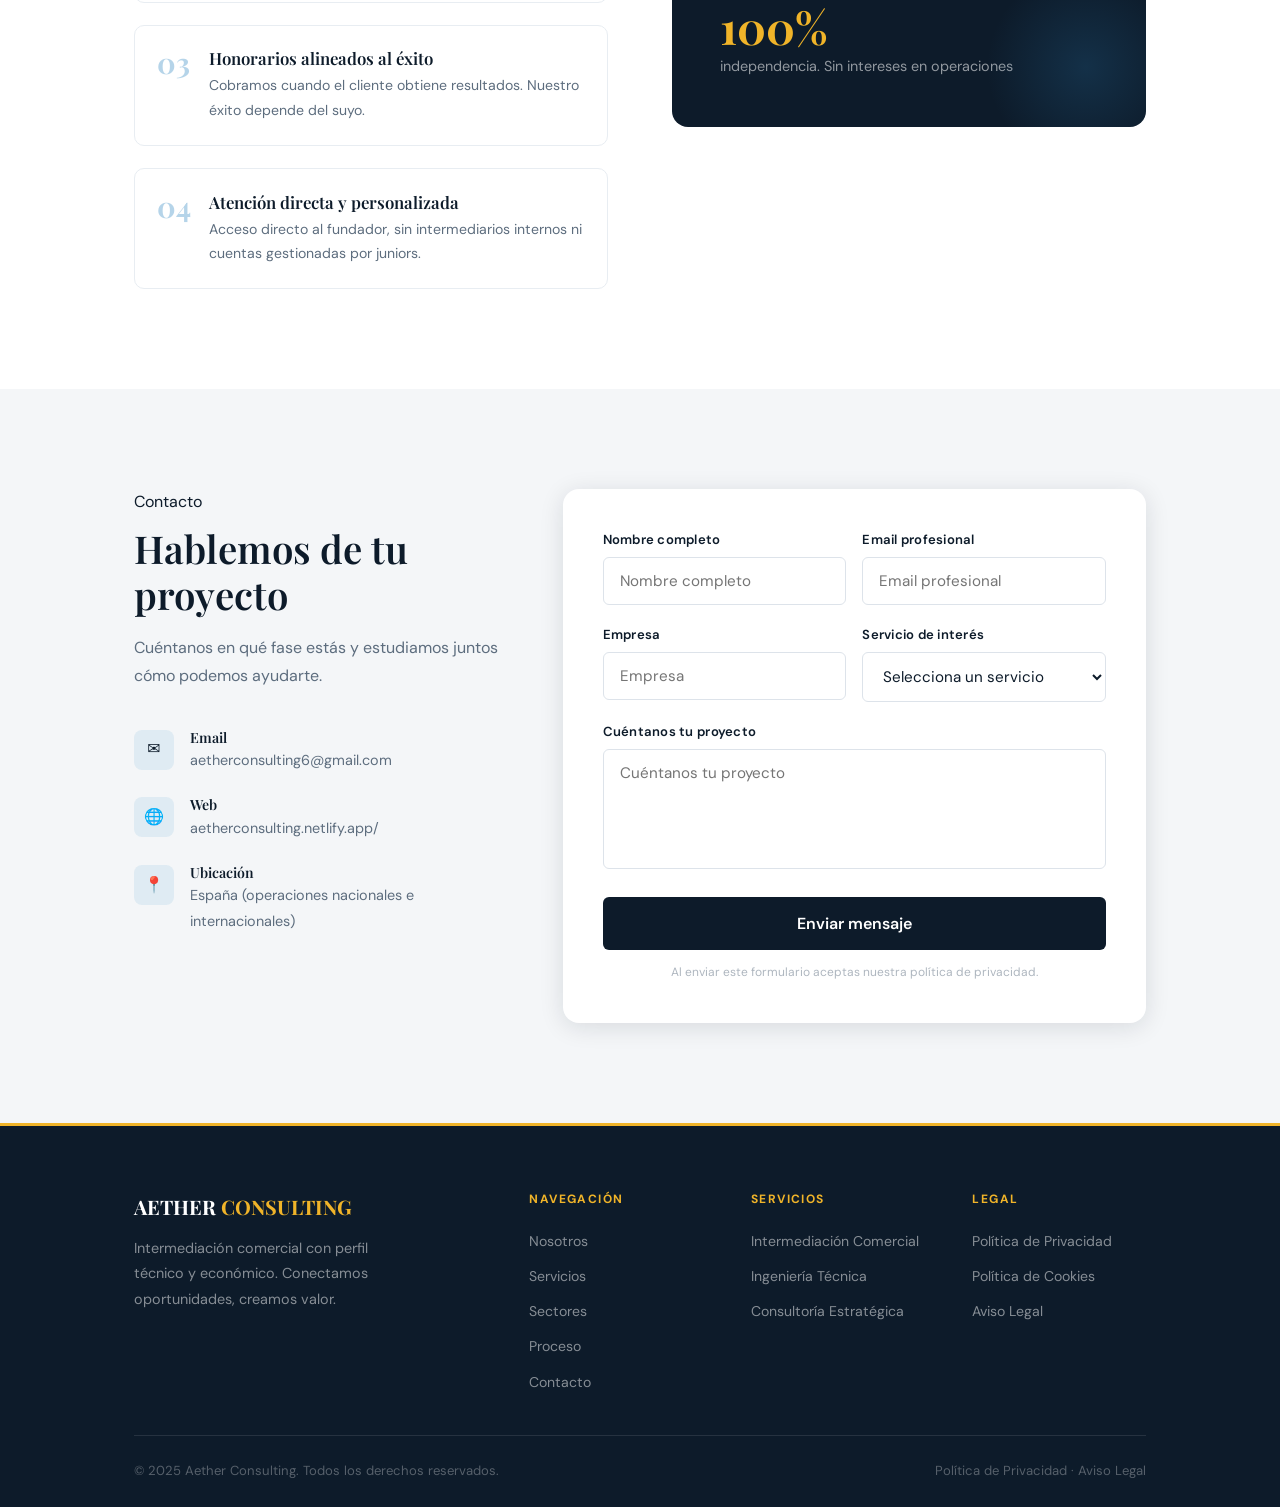
==== commit 6da81a89: "Update index.html" ====
--- a/index.html
+++ b/index.html
@@ -56,23 +56,6 @@
       <a href="#servicios" class="btn btn-primary" data-i18n="hero.cta1"></a>
       <a href="#contacto" class="btn btn-outline" data-i18n="hero.cta2"></a>
     </div>
-    <div class="hero__stats">
-      <div class="fade-in">
-        <div class="hero__stat-val"><span data-i18n="hero.stat1v"></span></div>
-        <div class="hero__stat-label" data-i18n="hero.stat1l"></div>
-      </div>
-      <div class="fade-in">
-        <div class="hero__stat-val"><span data-i18n="hero.stat2v"></span></div>
-        <div class="hero__stat-label" data-i18n="hero.stat2l"></div>
-      </div>
-      <div class="fade-in">
-        <div class="hero__stat-val"><span data-i18n="hero.stat3v"></span></div>
-        <div class="hero__stat-label" data-i18n="hero.stat3l"></div>
-      </div>
-    </div>
-  </div>
-  <div class="hero__scroll">
-    <span data-i18n="hero.scroll"></span>
   </div>
 </section>
 
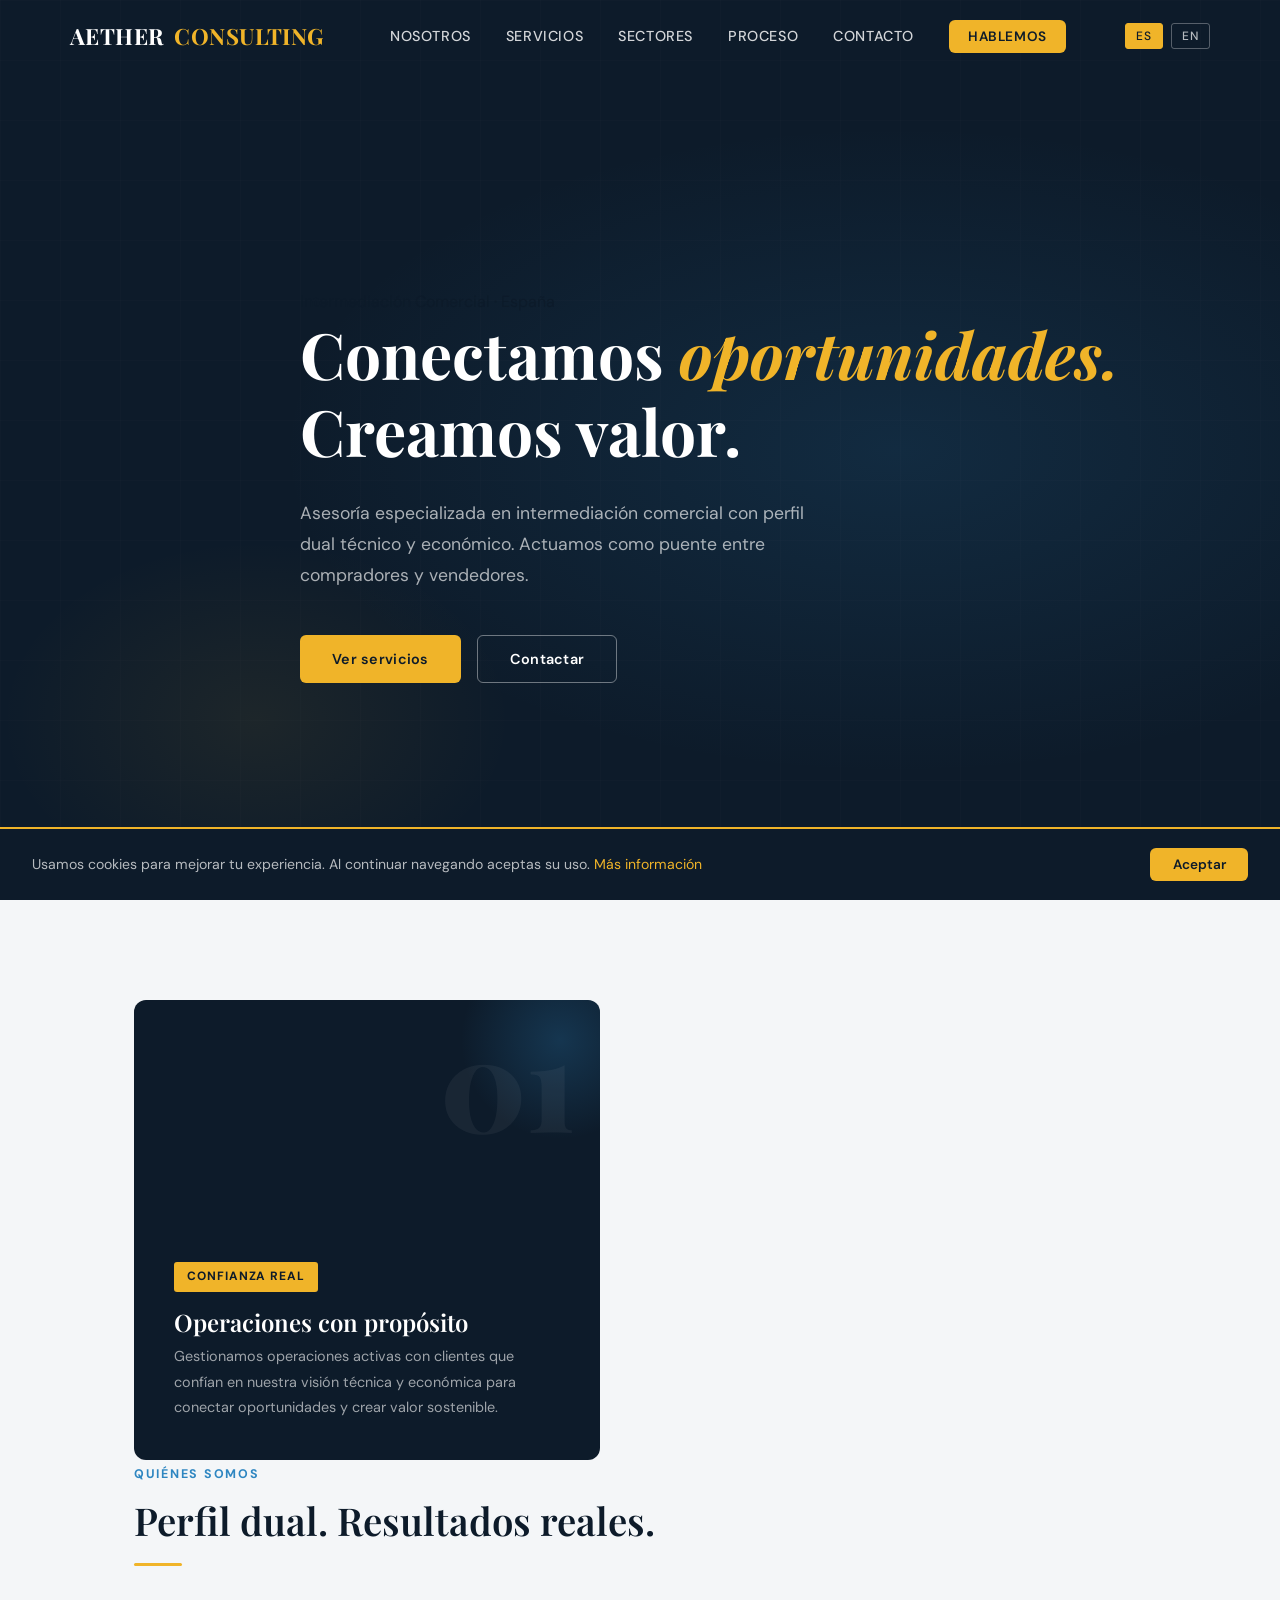
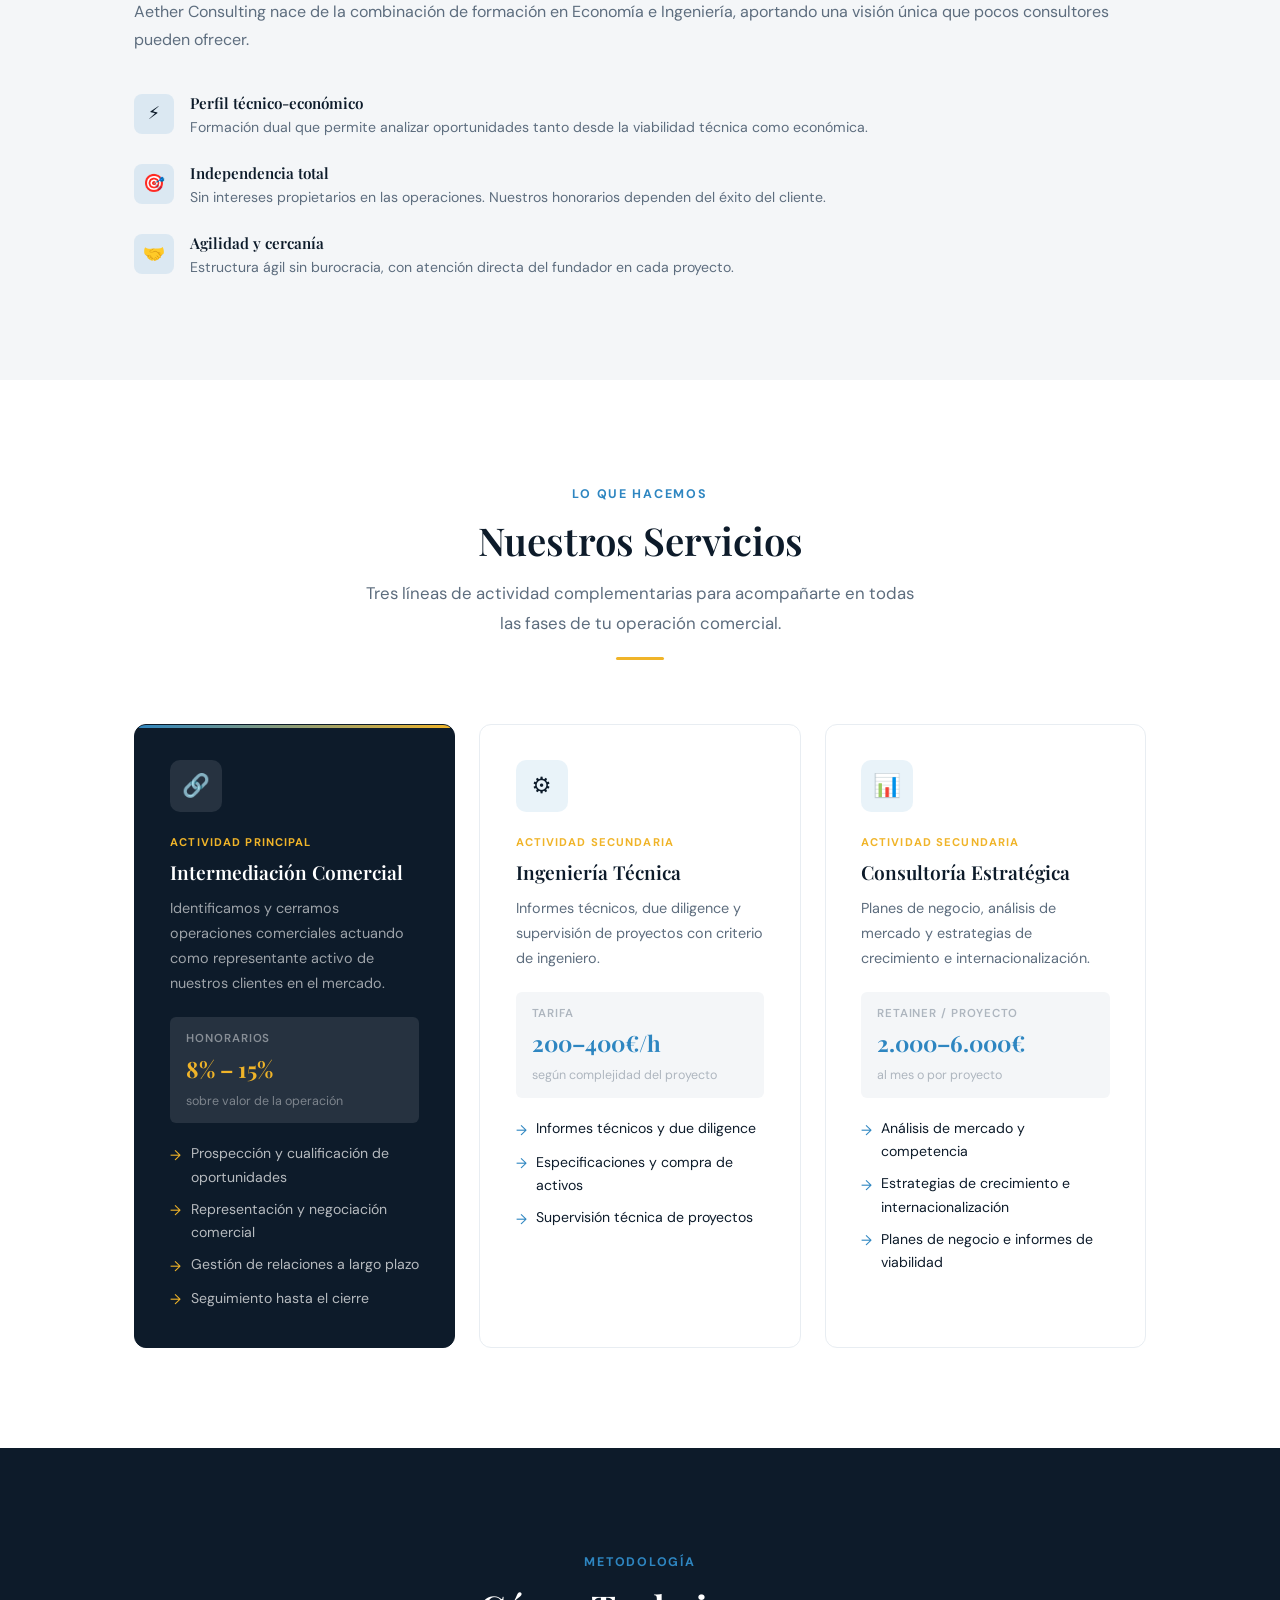
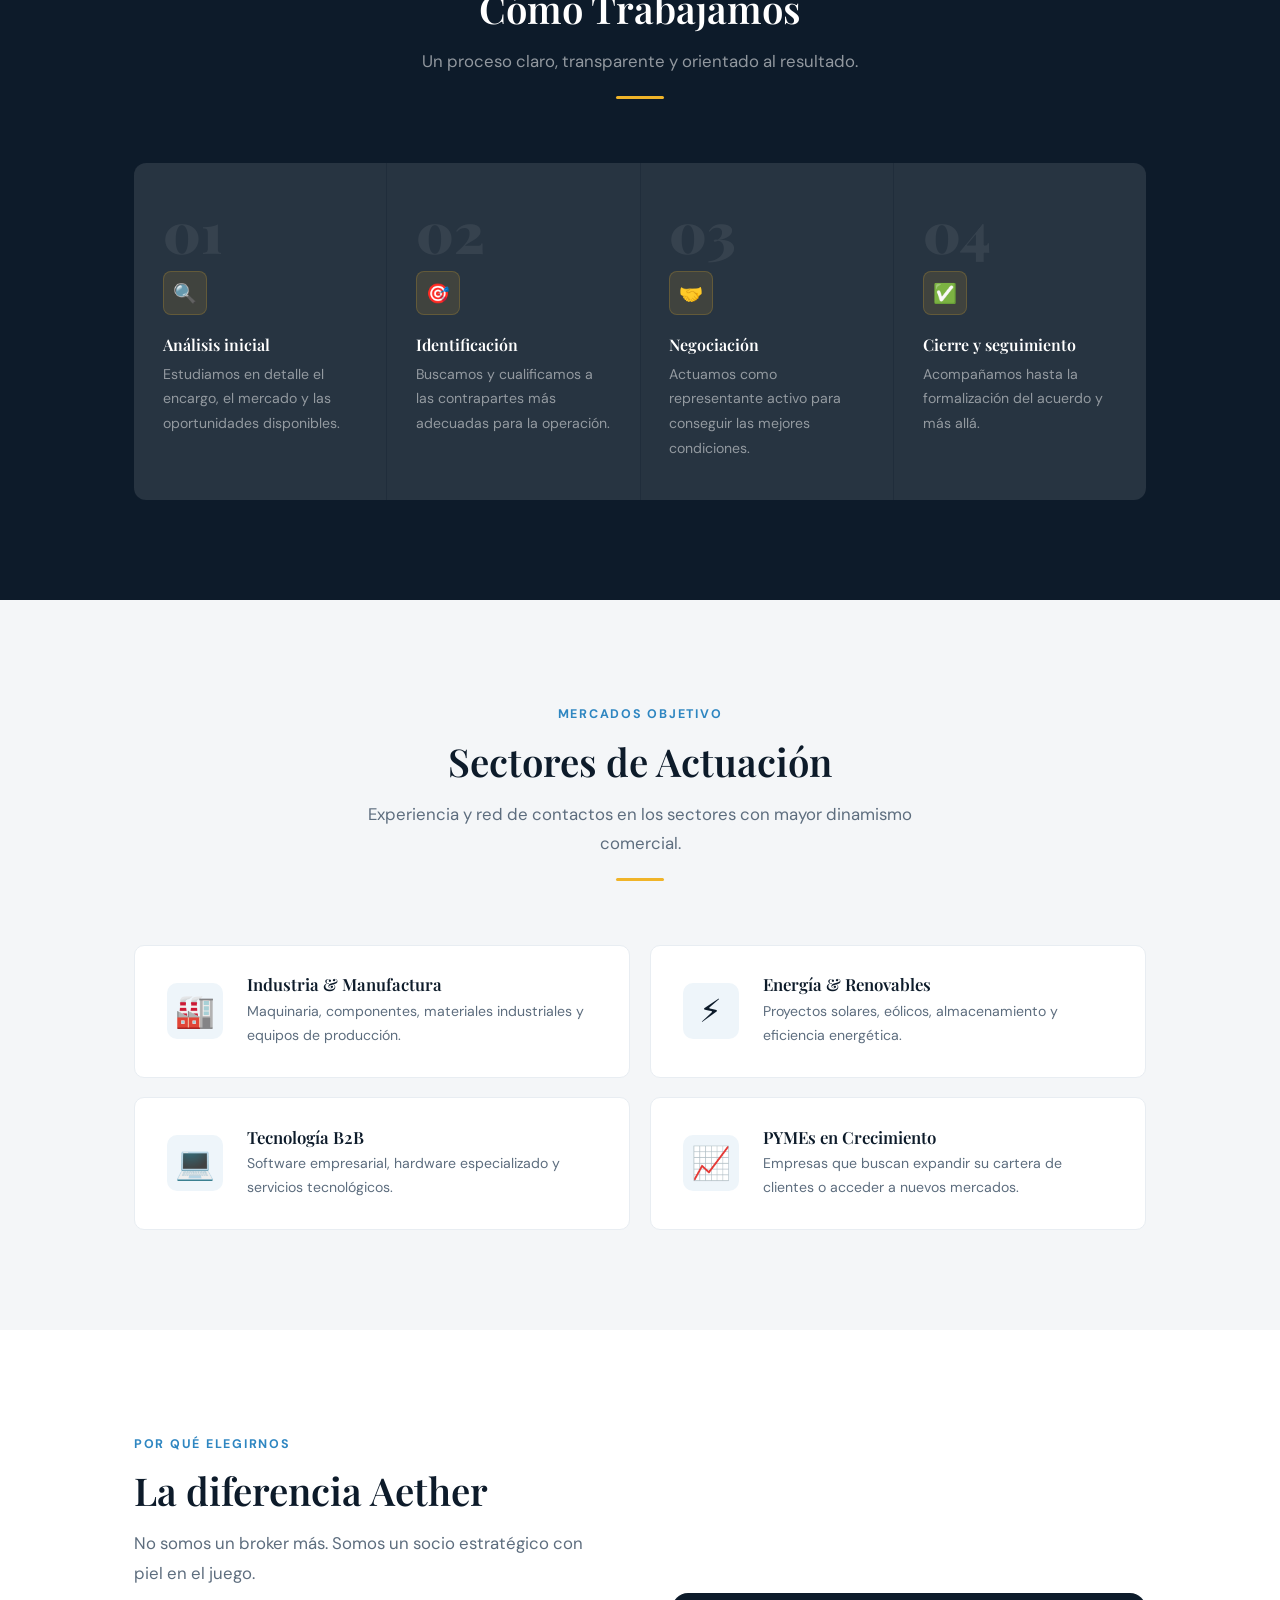
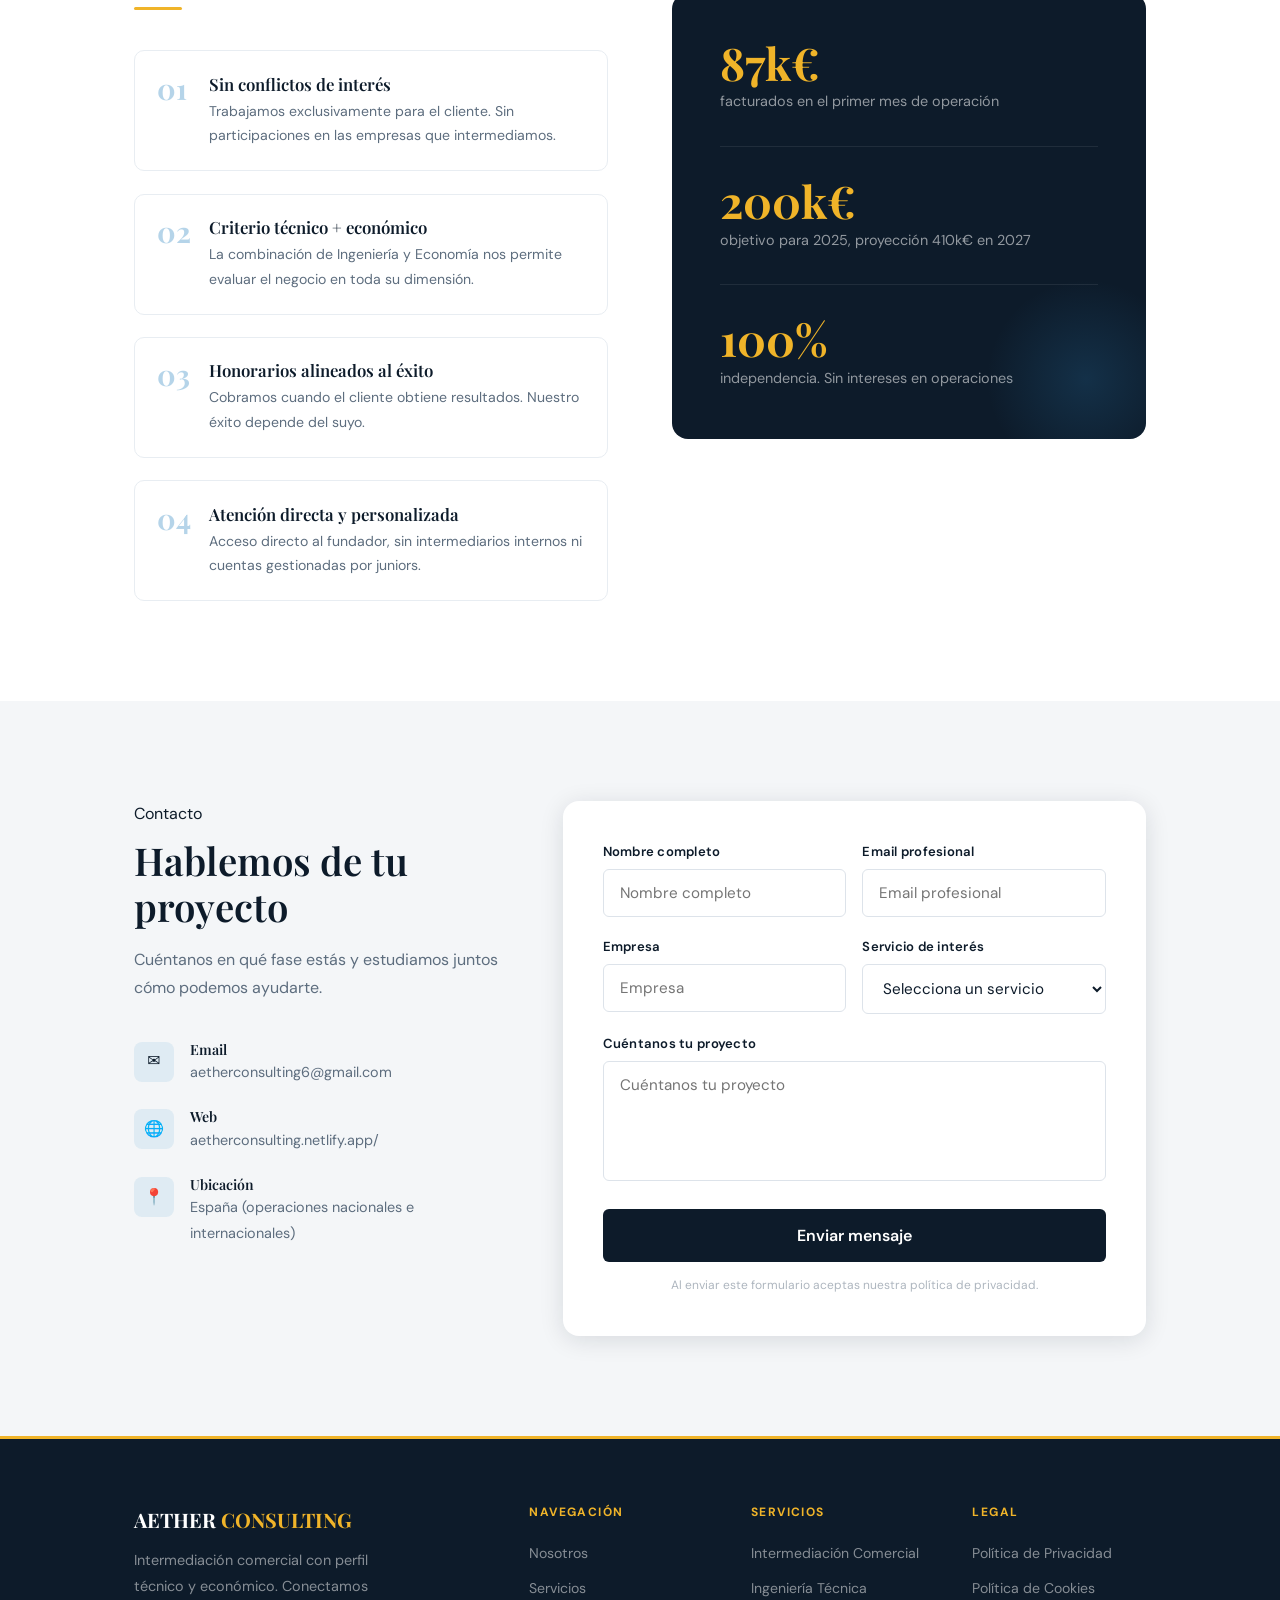
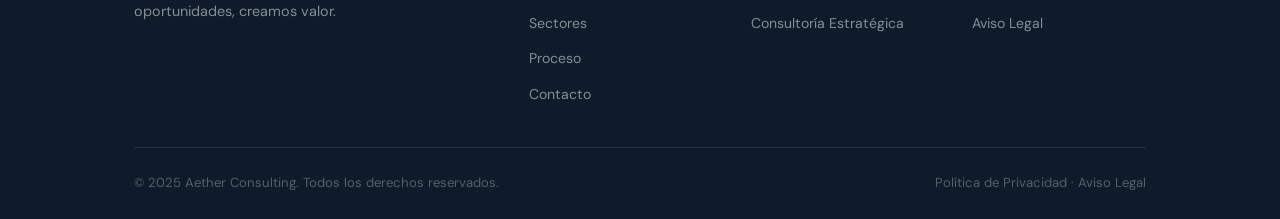
==== commit c11c4d6b: "Update index.html" ====
--- a/index.html
+++ b/index.html
@@ -64,12 +64,13 @@
   <div class="container">
     <div class="about__grid">
       <div class="about__visual fade-in">
-        <div class="about__card">
-          <div class="about__card-number">01</div>
-          <div class="about__card-badge" data-i18n="about.badge"></div>
-          <h3 data-i18n="about.card.h3"></h3>
-          <p data-i18n="about.card.p"></p>
-        </div>
+  <div class="about__card">
+    <div class="about__card-number">01</div>
+    <div class="about__card-badge">CONFIANZA REAL</div>
+    <h3>Operaciones con propósito</h3>
+    <p>Gestionamos operaciones activas con clientes que confían en nuestra visión técnica y económica para conectar oportunidades y crear valor sostenible.</p>
+  </div>
+</div>
       </div>
       <div>
         <div class="section-header" style="text-align:left; margin-bottom:2rem;">
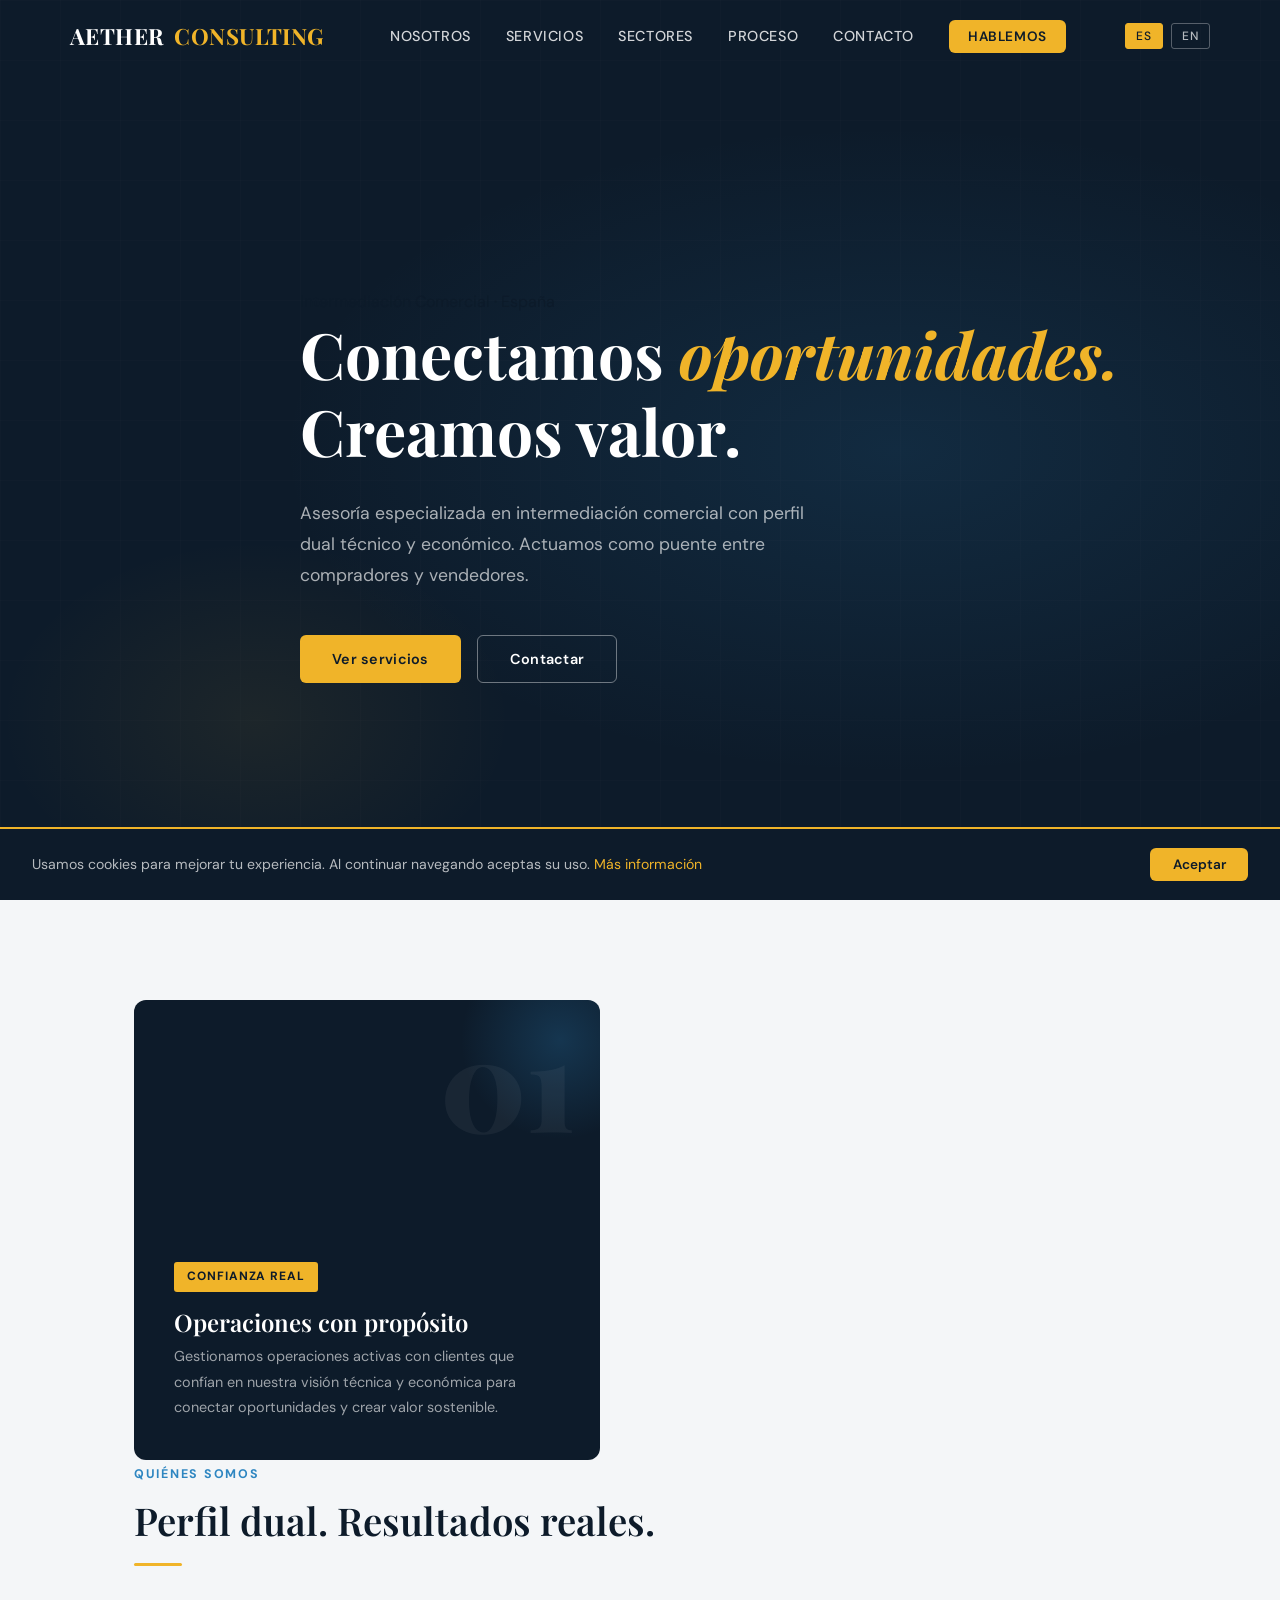
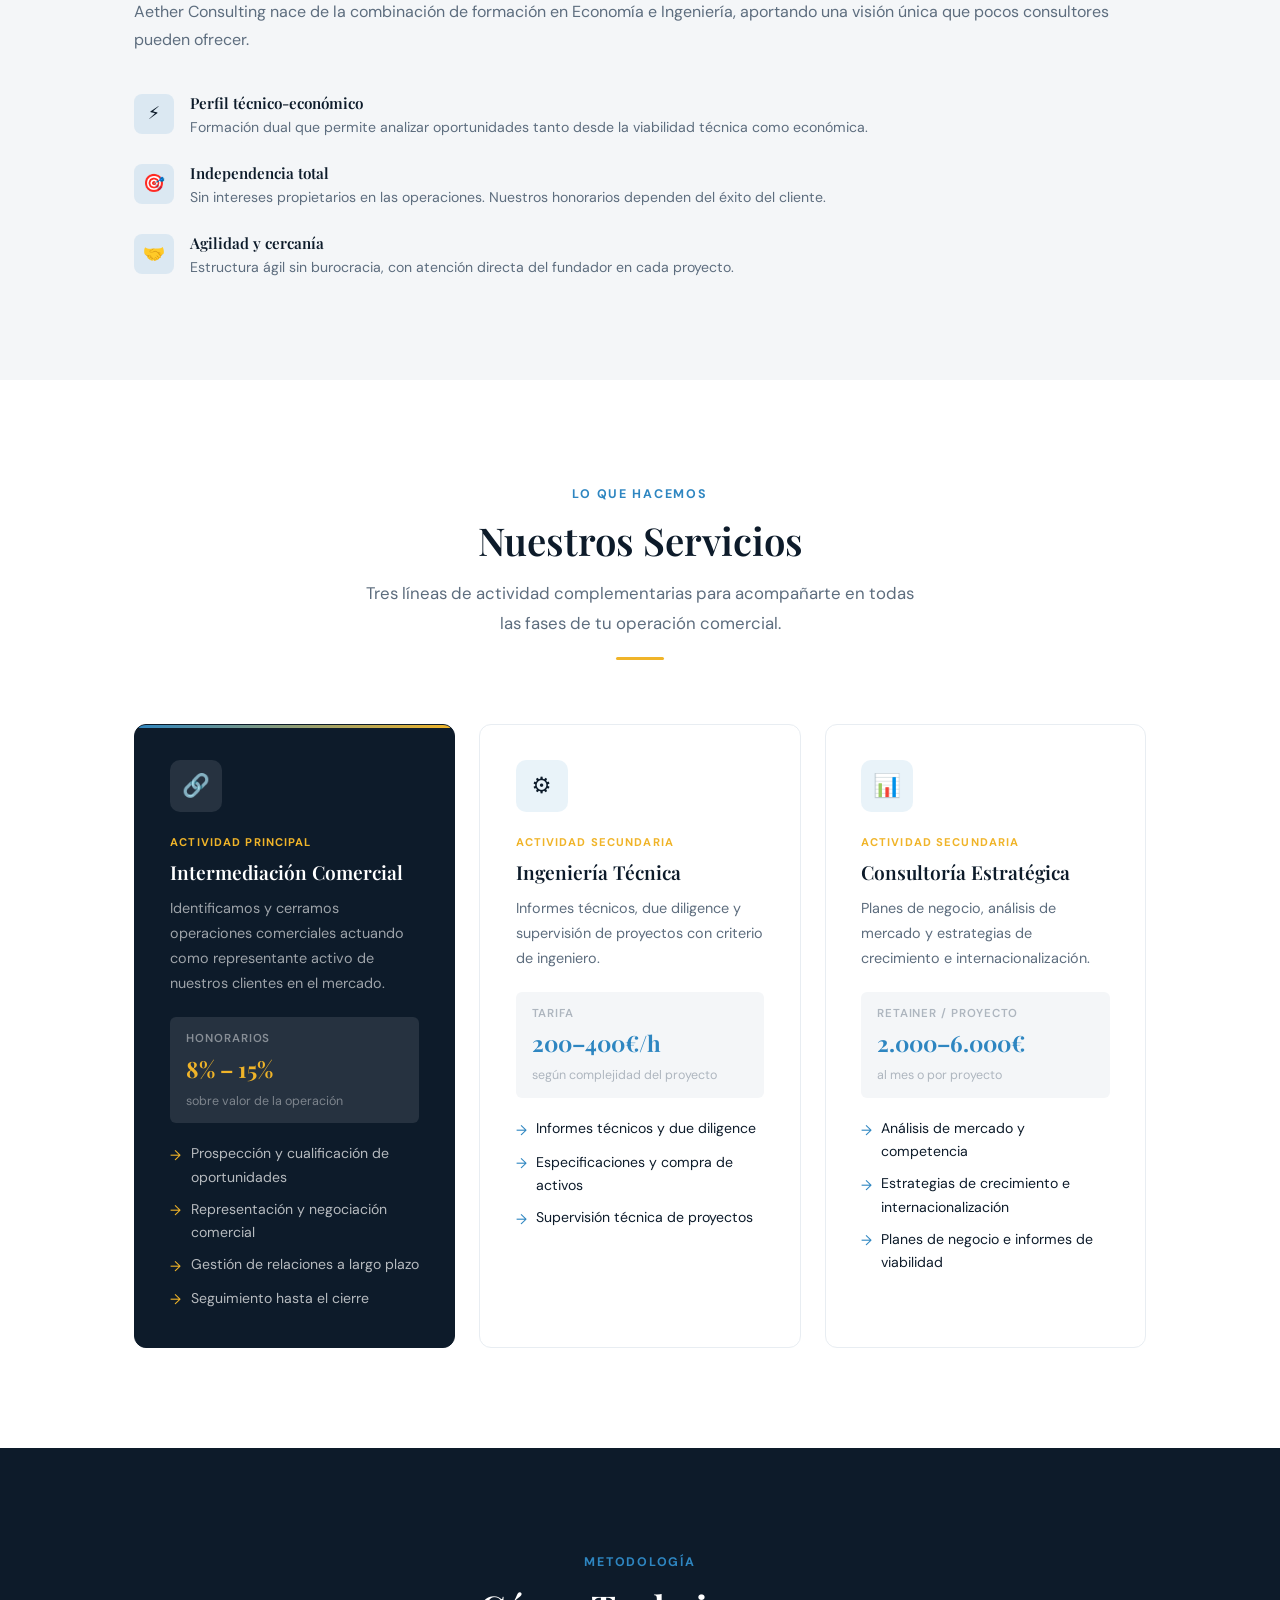
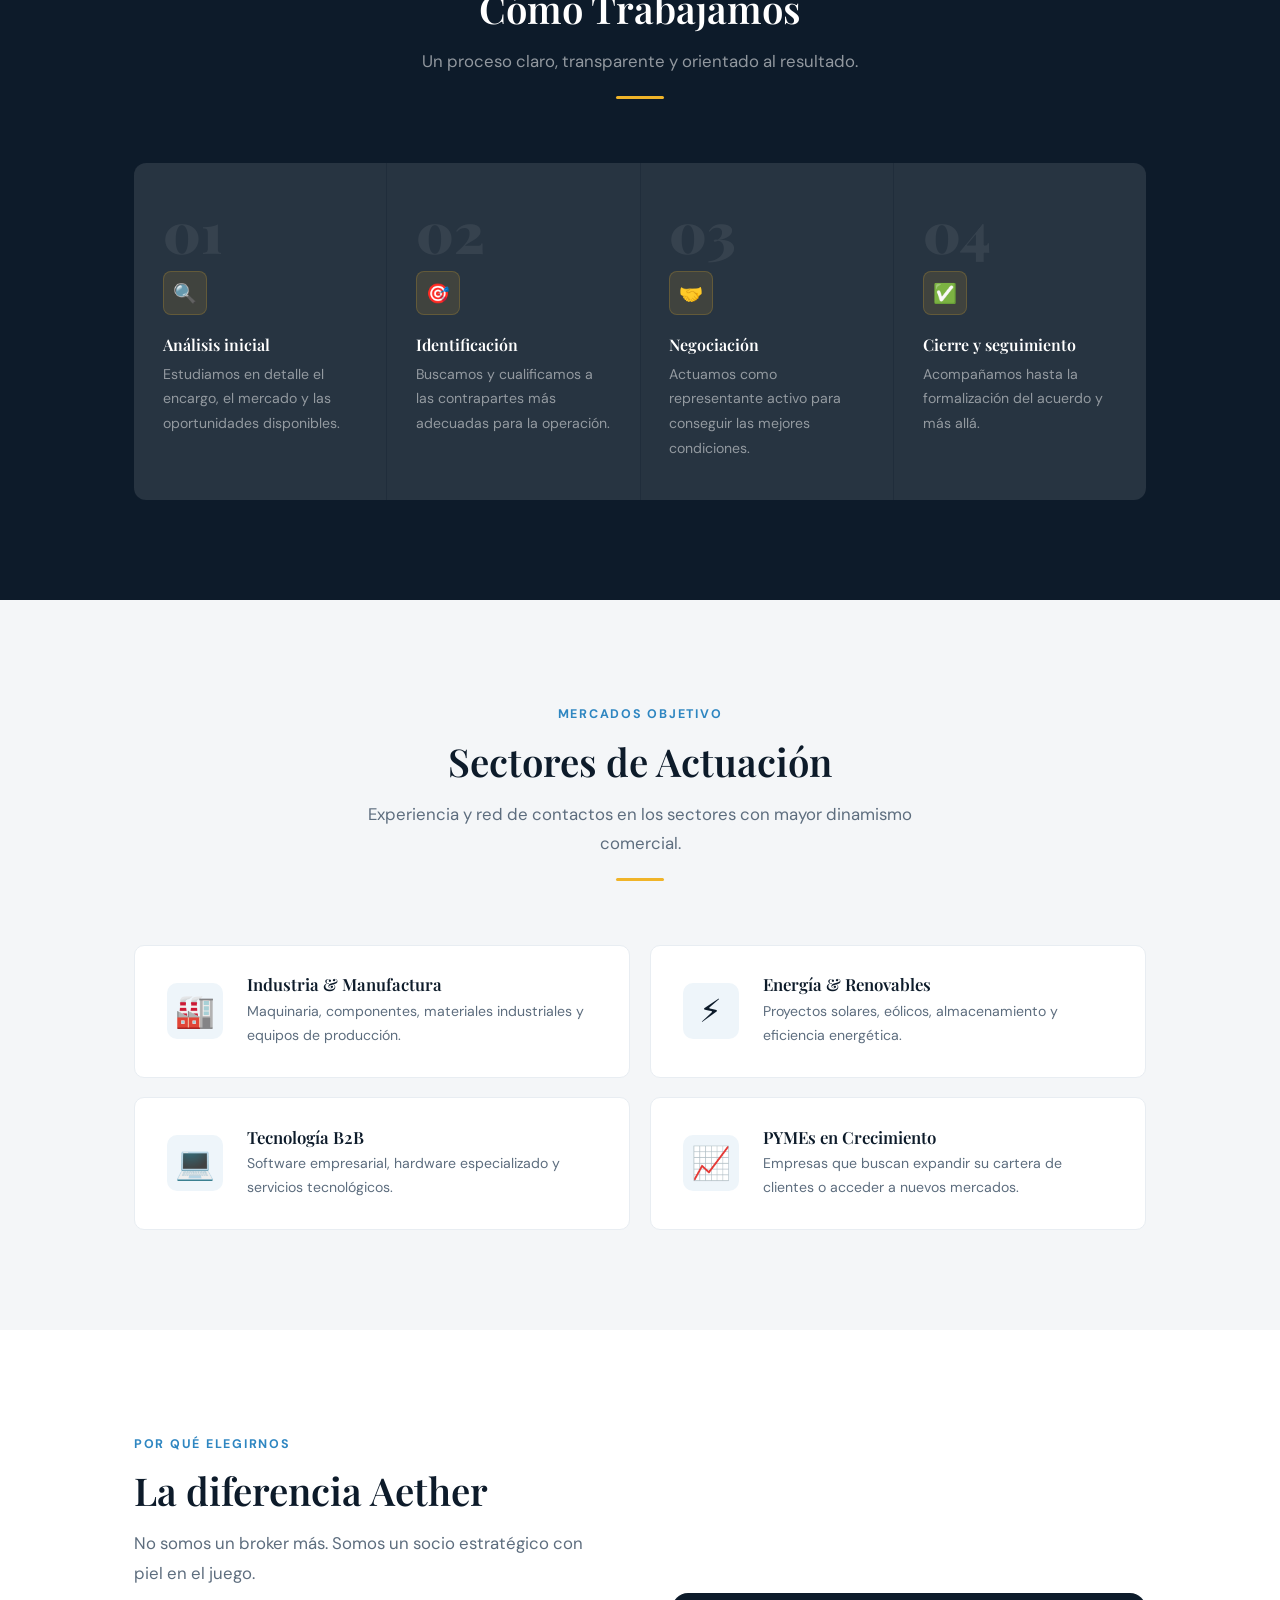
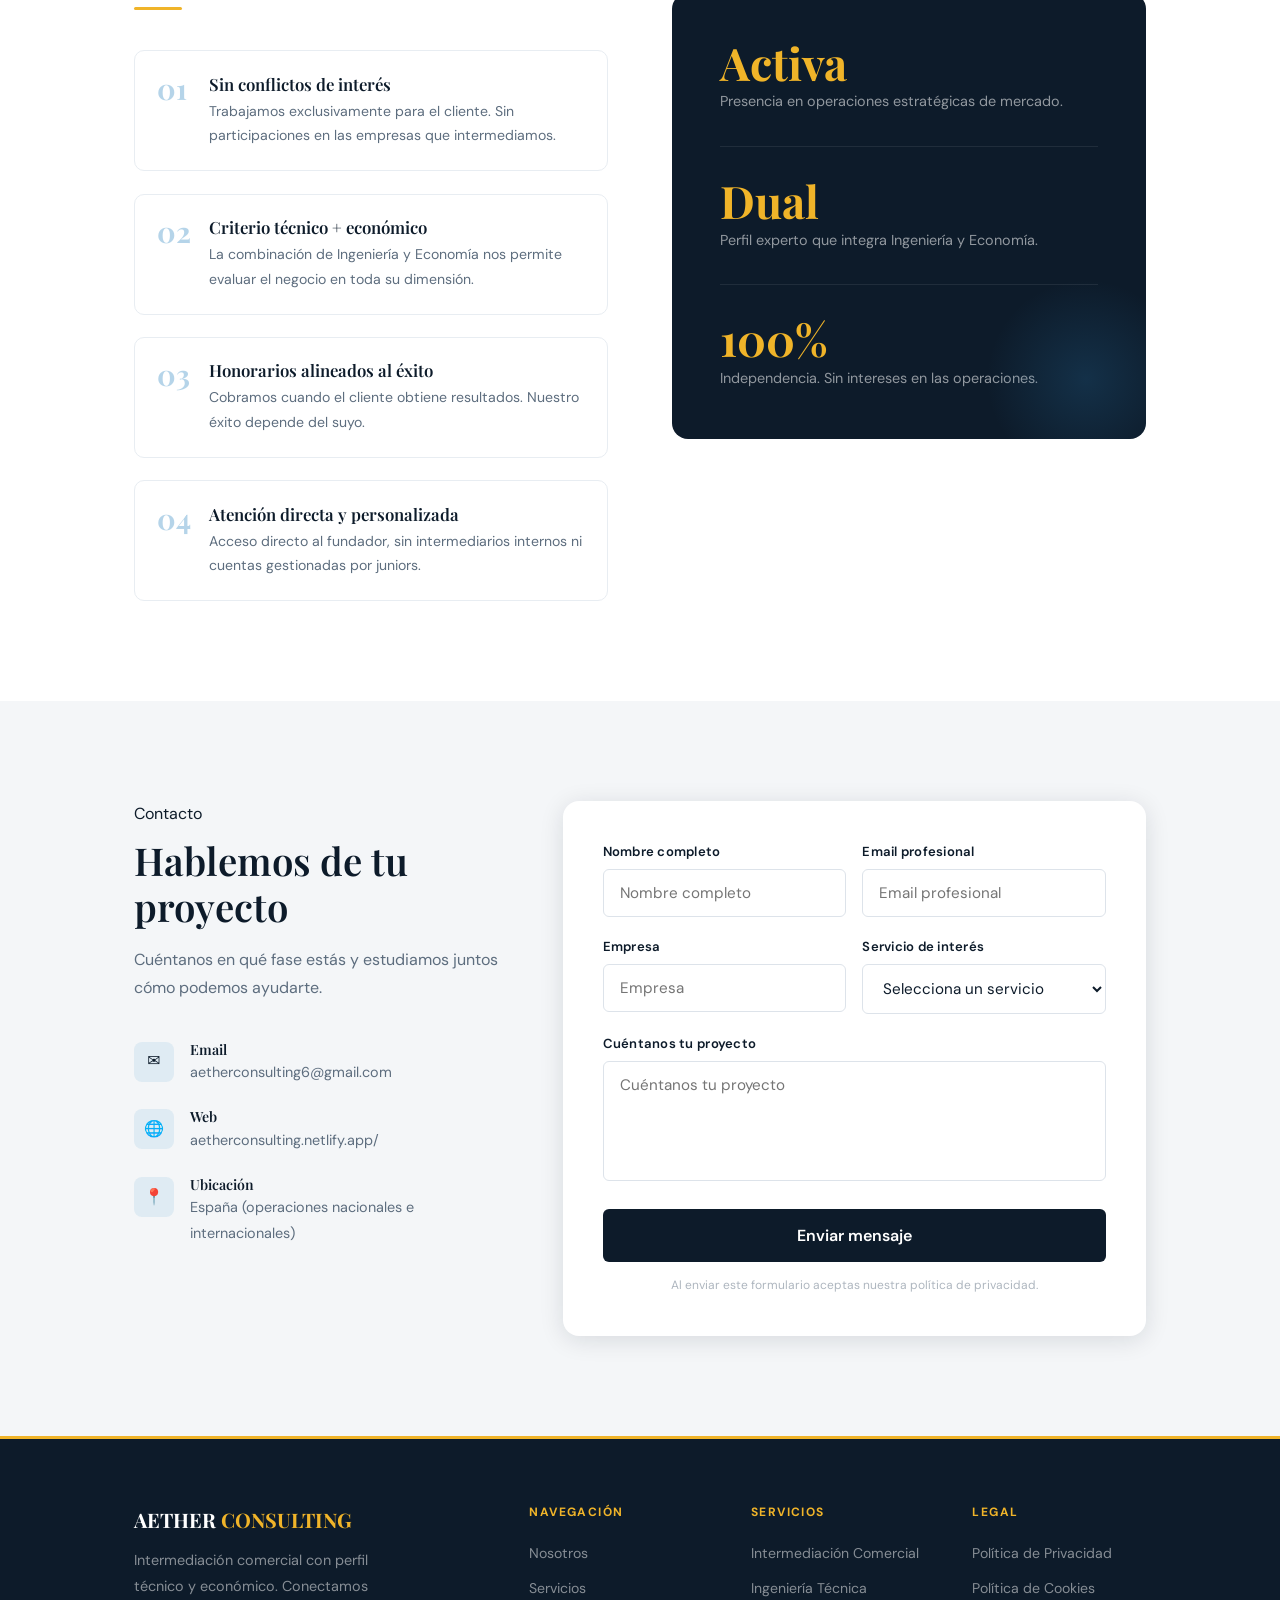
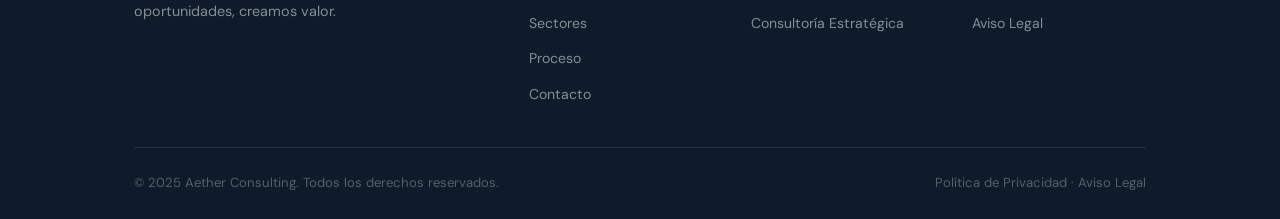
==== commit 3cff9c2a: "Update index.html" ====
--- a/index.html
+++ b/index.html
@@ -296,19 +296,22 @@
         </div>
       </div>
       <div class="whyus__visual fade-in">
-        <div class="whyus__stat">
-          <div class="whyus__stat-val" data-i18n="why.s1v"></div>
-          <div class="whyus__stat-label" data-i18n="why.s1l"></div>
-        </div>
-        <div class="whyus__stat">
-          <div class="whyus__stat-val" data-i18n="why.s2v"></div>
-          <div class="whyus__stat-label" data-i18n="why.s2l"></div>
-        </div>
-        <div class="whyus__stat">
-          <div class="whyus__stat-val" data-i18n="why.s3v"></div>
-          <div class="whyus__stat-label" data-i18n="why.s3l"></div>
-        </div>
-      </div>
+  <div class="whyus__stat">
+    <div class="whyus__stat-val">Activa</div>
+    <div class="whyus__stat-label">Presencia en operaciones estratégicas de mercado.</div>
+  </div>
+  
+  <div class="whyus__stat">
+    <div class="whyus__stat-val">Dual</div>
+    <div class="whyus__stat-label">Perfil experto que integra Ingeniería y Economía.</div>
+  </div>
+  
+  <div class="whyus__stat">
+    <div class="whyus__stat-val">100%</div>
+    <div class="whyus__stat-label">Independencia. Sin intereses en las operaciones.</div>
+  </div>
+</div>
+
     </div>
   </div>
 </section>
